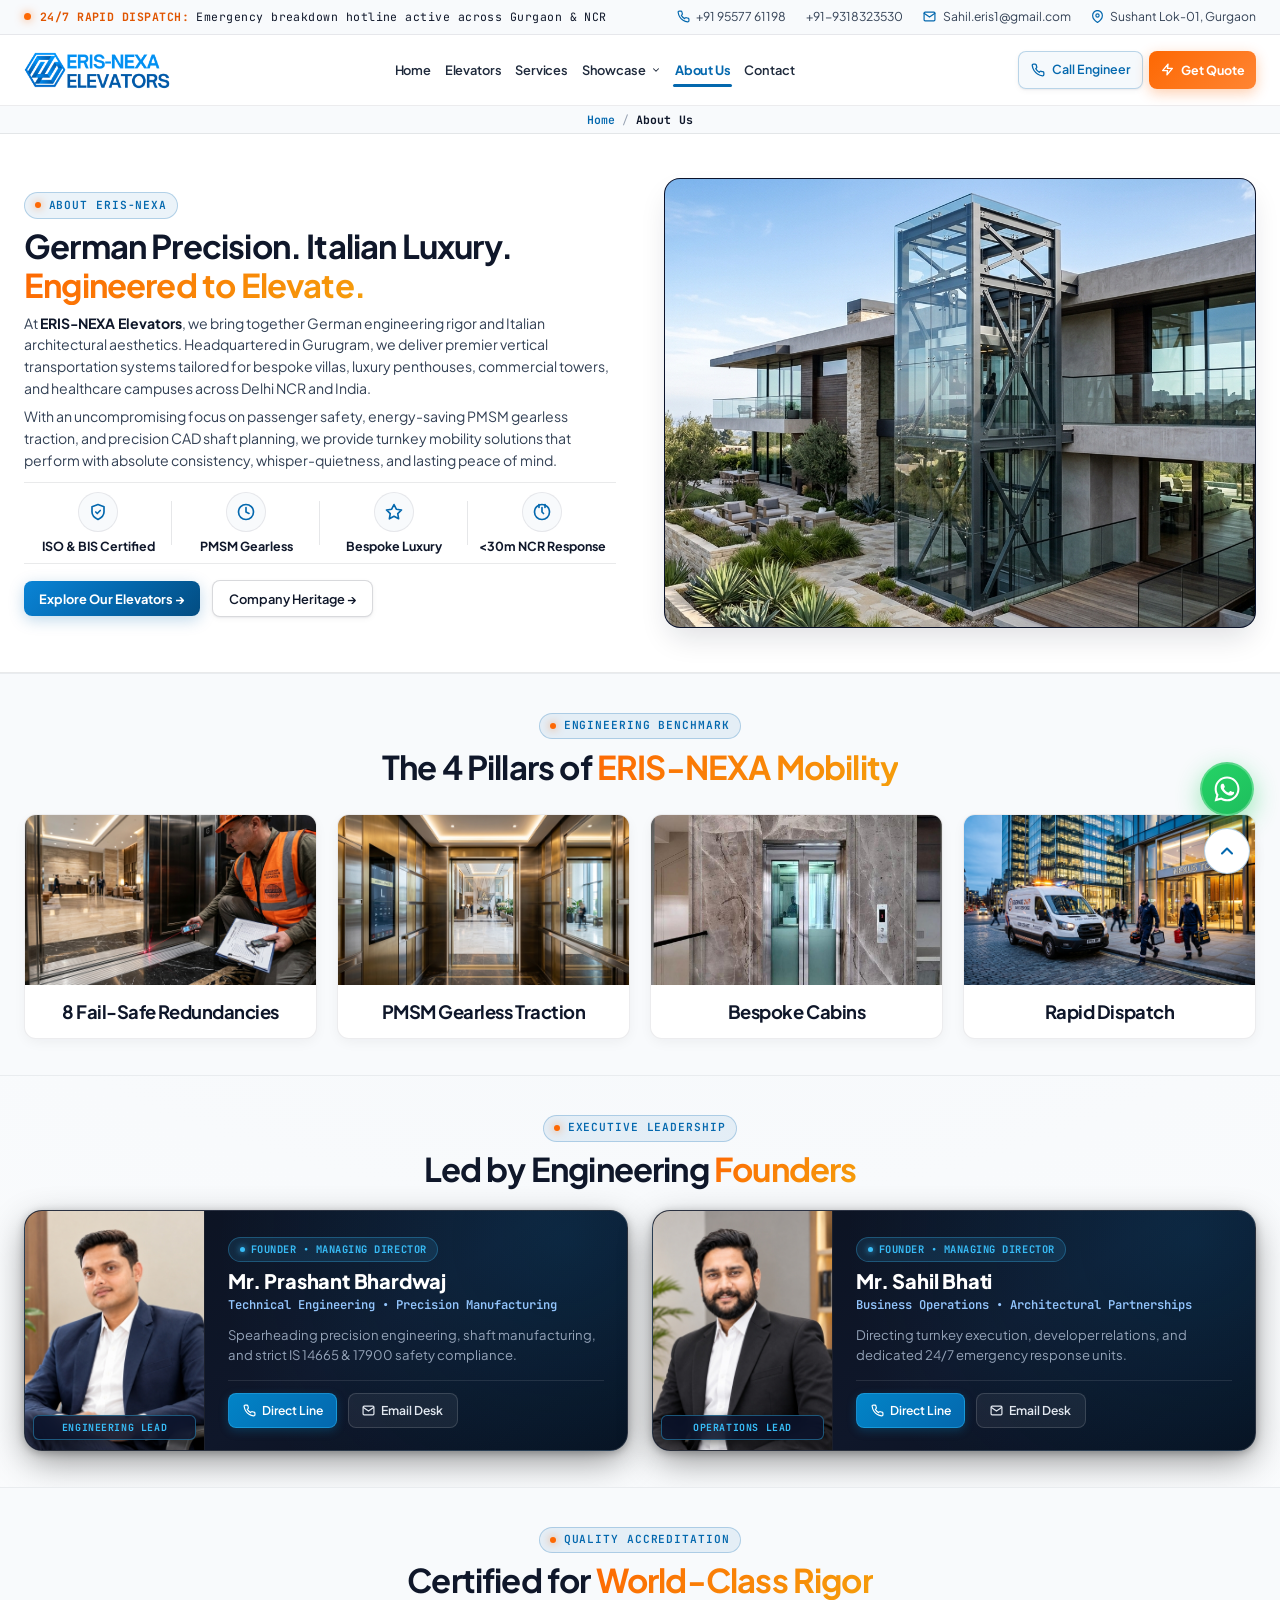
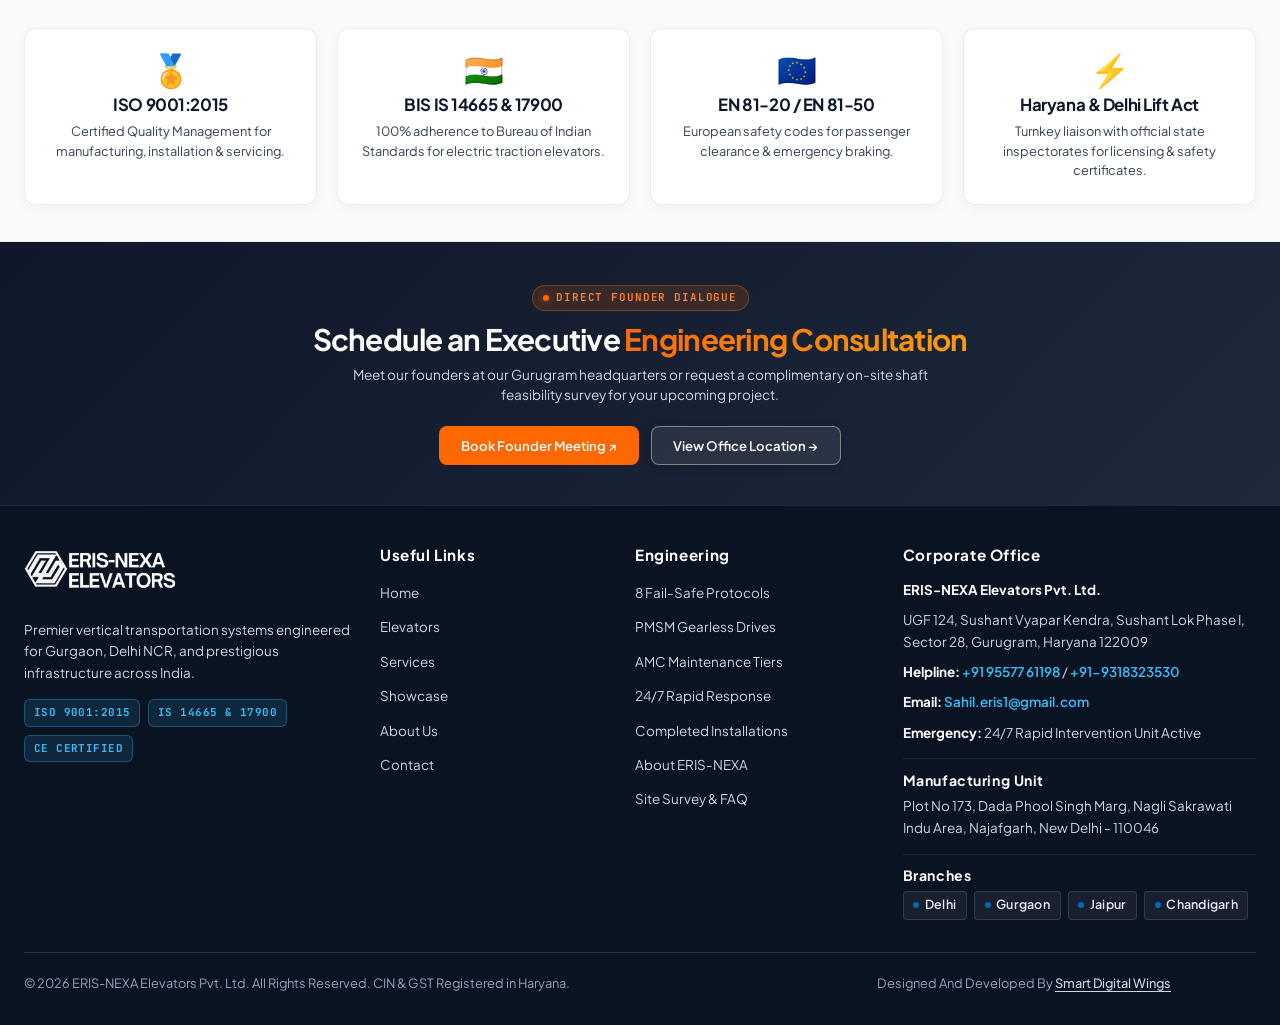
==== about.html @ 38ee9cc5 "Add Manufacturing Unit card, Regional Branch Network, and interactive Map switcher to Contact page" ====
<!DOCTYPE html>
<html lang="en">

<head>
  <meta charset="UTF-8">
  <meta name="viewport" content="width=device-width, initial-scale=1.0">
  <meta http-equiv="X-UA-Compatible" content="ie=edge">
  <title>About Us &amp; Leadership — ERIS-NEXA Elevators</title>
  <meta name="description"
    content="Discover the journey of ERIS-NEXA Elevators since 2015. Led by Mr. Sahil Sharma and Mr. Prashant, delivering German-grade engineering, ISO 9001:2015 quality, and 500+ lift installations across Delhi NCR.">
  <meta name="theme-color" content="#FFFFFF">

  <!-- Open Graph Meta -->
  <meta property="og:title" content="About ERIS-NEXA Elevators — Leadership &amp; Engineering Heritage">
  <meta property="og:description"
    content="10+ years of engineering excellence, 500+ successful installations, and certified vertical transportation mastery in Gurgaon &amp; NCR.">
  <meta property="og:type" content="website">

  <!-- Favicon -->
  <link rel="icon" type="image/png" href="assets/images/logo-mark.png">

  <!-- Cache-Control: Force fresh load on every visit across all devices -->
  <meta http-equiv="Cache-Control" content="no-cache, no-store, must-revalidate">
  <meta http-equiv="Pragma" content="no-cache">
  <meta http-equiv="Expires" content="0">

  <!-- Core Design System -->
  <link rel="stylesheet" href="css/style.css?v=2.2.4">
</head>

<body>
  <!-- Top Emergency & Status Bar -->
  <aside class="top-status-bar" aria-label="Rapid Dispatch Status and Emergency Numbers">
    <div class="container top-bar-content">
      <div class="status-indicator">
        <span class="status-dot" aria-hidden="true"></span>
        <span class="status-text"><strong>24/7 RAPID DISPATCH:</strong><span class="status-sub-text"> Emergency
            breakdown hotline active across Gurgaon &amp; NCR</span></span>
      </div>
      <div class="top-contacts">
        <a href="tel:+919557761198" title="Call Primary 24/7 Helpline">
          <svg width="13" height="13" viewBox="0 0 24 24" fill="none" stroke="currentColor" stroke-width="2.2"
            stroke-linecap="round" stroke-linejoin="round" aria-hidden="true">
            <path
              d="M22 16.92v3a2 2 0 0 1-2.18 2 19.79 19.79 0 0 1-8.63-3.07 19.5 19.5 0 0 1-6-6 19.79 19.79 0 0 1-3.07-8.67A2 2 0 0 1 4.11 2h3a2 2 0 0 1 2 1.72 12.84 12.84 0 0 0 .7 2.81 2 2 0 0 1-.45 2.11L8.09 9.91a16 16 0 0 0 6 6l1.27-1.27a2 2 0 0 1 2.11-.45 12.84 12.84 0 0 0 2.81.7A2 2 0 0 1 22 16.92z">
            </path>
          </svg>
          <span>+91 95577 61198</span>
        </a>
        <a href="tel:+919318323530" class="top-hide-mobile" title="Call Technical Director">
          <span>+91-9318323530</span>
        </a>
        <a href="mailto:Sahil.eris1@gmail.com" class="top-hide-tablet" title="Official Inquiry Email">
          <svg width="13" height="13" viewBox="0 0 24 24" fill="none" stroke="currentColor" stroke-width="2.2"
            stroke-linecap="round" stroke-linejoin="round" aria-hidden="true">
            <path d="M4 4h16c1.1 0 2 .9 2 2v12c0 1.1-.9 2-2 2H4c-1.1 0-2-.9-2-2V6c0-1.1.9-2 2-2z"></path>
            <polyline points="22,6 12,13 2,6"></polyline>
          </svg>
          <span>Sahil.eris1@gmail.com</span>
        </a>
        <span class="top-hide-tablet top-location">
          <svg width="13" height="13" viewBox="0 0 24 24" fill="none" stroke="currentColor" stroke-width="2.2"
            stroke-linecap="round" stroke-linejoin="round" aria-hidden="true">
            <path d="M21 10c0 7-9 13-9 13s-9-6-9-13a9 9 0 0 1 18 0z"></path>
            <circle cx="12" cy="10" r="3"></circle>
          </svg>
          <span>Sushant Lok-01, Gurgaon</span>
        </span>
      </div>
    </div>
  </aside>

  <!-- Sticky Glassmorphic Navbar -->
  <header class="navbar" id="siteHeader">
    <div class="container nav-container">
      <a href="index.html" class="brand-logo" title="ERIS-NEXA Elevators Homepage" aria-label="ERIS-NEXA Home">
        <img src="assets/logo/logo dark.png" alt="ERIS-NEXA Elevators" class="header-logo-img" width="112" height="45">
      </a>

      <nav aria-label="Primary Navigation">
        <ul class="nav-menu">
          <li><a href="index.html" class="nav-link">Home</a></li>
          <li><a href="elevators.html" class="nav-link">Elevators</a></li>
          <li><a href="services.html" class="nav-link">Services</a></li>
          <li class="nav-item-dropdown">
            <a href="showcase.html" class="nav-link dropdown-toggle" aria-haspopup="true" aria-expanded="false">
              <span>Showcase</span>
              <svg class="dropdown-chevron" width="10" height="10" viewBox="0 0 24 24" fill="none" stroke="currentColor" stroke-width="2.5" stroke-linecap="round" stroke-linejoin="round" aria-hidden="true">
                <polyline points="6 9 12 15 18 9"></polyline>
              </svg>
            </a>
            <ul class="nav-dropdown-menu">
              <li>
                <a href="images.html" class="dropdown-item">
                  <svg class="dropdown-icon" width="14" height="14" viewBox="0 0 24 24" fill="none" stroke="currentColor" stroke-width="2" stroke-linecap="round" stroke-linejoin="round" aria-hidden="true">
                    <rect x="3" y="3" width="18" height="18" rx="2" ry="2"/>
                    <circle cx="8.5" cy="8.5" r="1.5"/>
                    <polyline points="21 15 16 10 5 21"/>
                  </svg>
                  <span>Images</span>
                </a>
              </li>
              <li>
                <a href="videos.html" class="dropdown-item">
                  <svg class="dropdown-icon" width="14" height="14" viewBox="0 0 24 24" fill="none" stroke="currentColor" stroke-width="2" stroke-linecap="round" stroke-linejoin="round" aria-hidden="true">
                    <polygon points="23 7 16 12 23 17 23 7"/>
                    <rect x="1" y="5" width="15" height="14" rx="2" ry="2"/>
                  </svg>
                  <span>Videos</span>
                </a>
              </li>
            </ul>
          </li>
          <li><a href="about.html" class="nav-link active">About Us</a></li>
          <li><a href="contact.html" class="nav-link">Contact</a></li>
        </ul>
      </nav>

      <div class="nav-actions">
        <a href="tel:+919557761198" class="btn btn-outline btn-sm nav-call-btn" title="Instant Phone Call">
          <svg width="14" height="14" viewBox="0 0 24 24" fill="none" stroke="currentColor" stroke-width="2.2"
            stroke-linecap="round" stroke-linejoin="round" aria-hidden="true">
            <path
              d="M22 16.92v3a2 2 0 0 1-2.18 2 19.79 19.79 0 0 1-8.63-3.07 19.5 19.5 0 0 1-6-6 19.79 19.79 0 0 1-3.07-8.67A2 2 0 0 1 4.11 2h3a2 2 0 0 1 2 1.72 12.84 12.84 0 0 0 .7 2.81 2 2 0 0 1-.45 2.11L8.09 9.91a16 16 0 0 0 6 6l1.27-1.27a2 2 0 0 1 2.11-.45 12.84 12.84 0 0 0 2.81.7A2 2 0 0 1 22 16.92z">
            </path>
          </svg>
          <span>Call Engineer</span>
        </a>
        <button class="btn btn-primary btn-sm nav-quote-btn" data-open-modal="quote"
          data-service="General Consultation">
          <svg width="13" height="13" viewBox="0 0 24 24" fill="none" stroke="currentColor" stroke-width="2.5"
            stroke-linecap="round" stroke-linejoin="round" aria-hidden="true">
            <path d="M13 2L3 14h9l-1 8 10-12h-9l1-8z"></path>
          </svg>
          <span>Get Quote</span>
        </button>
        <button class="mobile-menu-toggle" aria-label="Toggle navigation menu" aria-expanded="false">
          <span class="hamburger-box" aria-hidden="true">
            <span class="hamburger-line"></span>
            <span class="hamburger-line"></span>
            <span class="hamburger-line"></span>
          </span>
        </button>
      </div>
    </div>
  </header>

  <main>
    <!-- Compact Breadcrumb Bar -->
    <div class="page-hero-section">
      <div class="container">
        <h1 class="visually-hidden">About ERIS-NEXA Elevators</h1>
        <nav class="breadcrumbs" aria-label="Breadcrumbs">
          <a href="index.html">Home</a>
          <span>/</span>
          <span>About Us</span>
        </nav>
      </div>
    </div>

    <!-- ==========================================================================
         ABOUT ERIS-NEXA (50-50 SPLIT MATCHED TO HOMEPAGE)
         ========================================================================== -->
    <section class="section home-about-section" id="about-us">
      <div class="container">
        <div class="home-about-grid">

          <!-- Left Column (50% Width): Standard Website Section Header, Story, 4 Features with Dividers, Standard Buttons -->
          <div class="home-about-content">
            <div class="section-header">
              <span class="section-tag">ABOUT ERIS-NEXA</span>
              <h2 class="section-title">
                German Precision. Italian Luxury. <span class="gold-text">Engineered to Elevate.</span>
              </h2>
              <p class="section-desc">
                At <strong>ERIS-NEXA Elevators</strong>, we bring together German engineering rigor and Italian
                architectural aesthetics. Headquartered in Gurugram, we deliver premier vertical transportation systems
                tailored for bespoke villas, luxury penthouses, commercial towers, and healthcare campuses across Delhi
                NCR and India.
              </p>
              <p class="section-desc" style="margin-top: 0.35rem; margin-bottom: 0;">
                With an uncompromising focus on passenger safety, energy-saving PMSM gearless traction, and precision
                CAD shaft planning, we provide turnkey mobility solutions that perform with absolute consistency,
                whisper-quietness, and lasting peace of mind.
              </p>
            </div>

            <!-- 4 Feature Columns with Vertical Dividers (Reference Matched) -->
            <div class="home-about-features-row">
              <div class="home-about-feature-col">
                <div class="home-about-feature-icon">
                  <svg width="18" height="18" viewBox="0 0 24 24" fill="none" stroke="currentColor" stroke-width="2.2"
                    stroke-linecap="round" stroke-linejoin="round" aria-hidden="true">
                    <path d="M12 22s8-4 8-10V5l-8-3-8 3v7c0 6 8 10 8 10z"></path>
                    <polyline points="9 12 11 14 15 10"></polyline>
                  </svg>
                </div>
                <span>ISO &amp; BIS Certified</span>
              </div>

              <div class="home-about-feature-col">
                <div class="home-about-feature-icon">
                  <svg width="18" height="18" viewBox="0 0 24 24" fill="none" stroke="currentColor" stroke-width="2.2"
                    stroke-linecap="round" stroke-linejoin="round" aria-hidden="true">
                    <circle cx="12" cy="12" r="10"></circle>
                    <polyline points="12 6 12 12 16 14"></polyline>
                  </svg>
                </div>
                <span>PMSM Gearless</span>
              </div>

              <div class="home-about-feature-col">
                <div class="home-about-feature-icon">
                  <svg width="18" height="18" viewBox="0 0 24 24" fill="none" stroke="currentColor" stroke-width="2.2"
                    stroke-linecap="round" stroke-linejoin="round" aria-hidden="true">
                    <polygon
                      points="12 2 15.09 8.26 22 9.27 17 14.14 18.18 21.02 12 17.77 5.82 21.02 7 14.14 2 9.27 8.91 8.26 12 2">
                    </polygon>
                  </svg>
                </div>
                <span>Bespoke Luxury</span>
              </div>

              <div class="home-about-feature-col">
                <div class="home-about-feature-icon">
                  <svg width="18" height="18" viewBox="0 0 24 24" fill="none" stroke="currentColor" stroke-width="2.2"
                    stroke-linecap="round" stroke-linejoin="round" aria-hidden="true">
                    <circle cx="12" cy="12" r="10"></circle>
                    <polyline points="12 6 12 12 14 14"></polyline>
                    <path d="M16 2v4M8 2v4"></path>
                  </svg>
                </div>
                <span>&lt;30m NCR Response</span>
              </div>
            </div>

            <!-- Standard Website Action Buttons -->
            <div class="home-about-actions">
              <a href="elevators.html" class="btn btn-primary btn-sm">
                <span>Explore Our Elevators &rarr;</span>
              </a>
              <a href="#pillars" class="btn btn-outline btn-sm">
                <span>Company Heritage &rarr;</span>
              </a>
            </div>
          </div>

          <!-- Right Column (50% Width): Clean Architectural Showcase Elevator Image (No Text Overlay) -->
          <div class="home-about-visual">
            <div class="home-about-img-frame">
              <img src="assets/images/service-hoistway-structure.jpg"
                alt="ERIS-NEXA Architectural Panoramic Glass Elevator Installation" loading="lazy">
            </div>
          </div>

        </div>
      </div>
    </section>

    <!-- The 4 Core Engineering Pillars -->
    <section class="section" id="pillars"
      style="background: #F8FAFC; border-top: 1px solid rgba(15,23,42,0.06); border-bottom: 1px solid rgba(15,23,42,0.06); padding: 2.25rem 0;">
      <div class="container">
        <div class="section-header text-center">
          <span class="section-tag">ENGINEERING BENCHMARK</span>
          <h2 class="section-title">
            The 4 Pillars of <span class="gold-text">ERIS-NEXA Mobility</span>
          </h2>
        </div>

        <div class="about-pillars-grid">
          <!-- Pillar 1 -->
          <div class="about-pillar-card">
            <div class="about-pillar-thumb">
              <img src="assets/images/service-safety-audit.jpg" alt="Safety Engineering" loading="lazy">
            </div>
            <div class="about-pillar-body">
              <h3 class="about-pillar-title">8 Fail-Safe Redundancies</h3>
            </div>
          </div>

          <!-- Pillar 2 -->
          <div class="about-pillar-card">
            <div class="about-pillar-thumb">
              <img src="assets/images/service-modernization.jpg" alt="PMSM Gearless Traction" loading="lazy">
            </div>
            <div class="about-pillar-body">
              <h3 class="about-pillar-title">PMSM Gearless Traction</h3>
            </div>
          </div>

          <!-- Pillar 3 -->
          <div class="about-pillar-card">
            <div class="about-pillar-thumb">
              <img src="assets/images/home-1.jpeg" alt="Architectural Luxury Cabins" loading="lazy">
            </div>
            <div class="about-pillar-body">
              <h3 class="about-pillar-title">Bespoke Cabins</h3>
            </div>
          </div>

          <!-- Pillar 4 -->
          <div class="about-pillar-card">
            <div class="about-pillar-thumb">
              <img src="assets/images/service-emergency-dispatch.jpg" alt="Rapid Dispatch" loading="lazy">
            </div>
            <div class="about-pillar-body">
              <h3 class="about-pillar-title">Rapid Dispatch</h3>
            </div>
          </div>
        </div>
      </div>
    </section>

    <!-- ==========================================================================
         LEADERSHIP & CORPORATE PROFILE
         ========================================================================== -->
    <section class="section leadership-section" id="leadership" style="padding: 2.25rem 0;">
      <div class="container">
        <div class="section-header text-center">
          <span class="section-tag">EXECUTIVE LEADERSHIP</span>
          <h2 class="section-title">
            Led by Engineering <span class="gold-text">Founders</span>
          </h2>
        </div>

        <div class="directors-grid">
          <!-- Director 1 -->
          <div class="director-card">
            <div class="director-img-wrap">
              <img src="assets/images/director-prashant.jpg" alt="Prashant Bhardwaj - Founder &amp; Managing Director"
                loading="lazy">
              <span class="director-img-badge">ENGINEERING LEAD</span>
            </div>
            <div class="director-info">
              <div class="director-header-line">
                <span class="director-role-pill"><span class="role-pulse-dot"></span> FOUNDER &bull; MANAGING
                  DIRECTOR</span>
              </div>
              <h3 class="director-name">Mr. Prashant Bhardwaj</h3>
              <span class="director-spec-tag">Technical Engineering &bull; Precision Manufacturing</span>
              <p class="director-bio">
                Spearheading precision engineering, shaft manufacturing, and strict IS 14665 &amp; 17900 safety
                compliance.
              </p>
              <div class="director-action-row">
                <a href="tel:+919557761198" class="director-btn-call" title="Call Director">
                  <svg width="13" height="13" viewBox="0 0 24 24" fill="none" stroke="currentColor" stroke-width="2.2">
                    <path
                      d="M22 16.92v3a2 2 0 0 1-2.18 2 19.79 19.79 0 0 1-8.63-3.07 19.5 19.5 0 0 1-6-6 19.79 19.79 0 0 1-3.07-8.67A2 2 0 0 1 4.11 2h3a2 2 0 0 1 2 1.72 12.84 12.84 0 0 0 .7 2.81 2 2 0 0 1-.45 2.11L8.09 9.91a16 16 0 0 0 6 6l1.27-1.27a2 2 0 0 1 2.11-.45 12.84 12.84 0 0 0 2.81.7A2 2 0 0 1 22 16.92z" />
                  </svg>
                  <span>Direct Line</span>
                </a>
                <a href="mailto:Sahil.eris1@gmail.com" class="director-btn-mail" title="Email Executive Desk">
                  <svg width="13" height="13" viewBox="0 0 24 24" fill="none" stroke="currentColor" stroke-width="2.2">
                    <path d="M4 4h16c1.1 0 2 .9 2 2v12c0 1.1-.9 2-2 2H4c-1.1 0-2-.9-2-2V6c0-1.1.9-2 2-2z" />
                    <polyline points="22,6 12,13 2,6" />
                  </svg>
                  <span>Email Desk</span>
                </a>
              </div>
            </div>
          </div>

          <!-- Director 2 -->
          <div class="director-card">
            <div class="director-img-wrap">
              <img src="assets/images/director-sahil.jpg" alt="Sahil Bhati - Founder &amp; Managing Director"
                loading="lazy">
              <span class="director-img-badge">OPERATIONS LEAD</span>
            </div>
            <div class="director-info">
              <div class="director-header-line">
                <span class="director-role-pill"><span class="role-pulse-dot"></span> FOUNDER &bull; MANAGING
                  DIRECTOR</span>
              </div>
              <h3 class="director-name">Mr. Sahil Bhati</h3>
              <span class="director-spec-tag">Business Operations &bull; Architectural Partnerships</span>
              <p class="director-bio">
                Directing turnkey execution, developer relations, and dedicated 24/7 emergency response units.
              </p>
              <div class="director-action-row">
                <a href="tel:+919318323530" class="director-btn-call" title="Call Director">
                  <svg width="13" height="13" viewBox="0 0 24 24" fill="none" stroke="currentColor" stroke-width="2.2">
                    <path
                      d="M22 16.92v3a2 2 0 0 1-2.18 2 19.79 19.79 0 0 1-8.63-3.07 19.5 19.5 0 0 1-6-6 19.79 19.79 0 0 1-3.07-8.67A2 2 0 0 1 4.11 2h3a2 2 0 0 1 2 1.72 12.84 12.84 0 0 0 .7 2.81 2 2 0 0 1-.45 2.11L8.09 9.91a16 16 0 0 0 6 6l1.27-1.27a2 2 0 0 1 2.11-.45 12.84 12.84 0 0 0 2.81.7A2 2 0 0 1 22 16.92z" />
                  </svg>
                  <span>Direct Line</span>
                </a>
                <a href="mailto:Sahil.eris1@gmail.com" class="director-btn-mail" title="Email Executive Desk">
                  <svg width="13" height="13" viewBox="0 0 24 24" fill="none" stroke="currentColor" stroke-width="2.2">
                    <path d="M4 4h16c1.1 0 2 .9 2 2v12c0 1.1-.9 2-2 2H4c-1.1 0-2-.9-2-2V6c0-1.1.9-2 2-2z" />
                    <polyline points="22,6 12,13 2,6" />
                  </svg>
                  <span>Email Desk</span>
                </a>
              </div>
            </div>
          </div>
        </div>
      </div>
    </section>

    <!-- Certifications & Standards Matrix -->
    <section class="section"
      style="background: #F8FAFC; border-top: 1px solid rgba(15,23,42,0.06); border-bottom: 1px solid rgba(15,23,42,0.06); padding: 2.25rem 0;">
      <div class="container">
        <div class="section-header text-center">
          <span class="section-tag">QUALITY ACCREDITATION</span>
          <h2 class="section-title">
            Certified for <span class="gold-text">World-Class Rigor</span>
          </h2>
        </div>

        <div class="about-standards-grid">
          <div class="about-standard-card">
            <div class="about-standard-icon">🏅</div>
            <h3 class="about-standard-code">ISO 9001:2015</h3>
            <p class="about-standard-desc">Certified Quality Management for manufacturing, installation &amp; servicing.
            </p>
          </div>

          <div class="about-standard-card">
            <div class="about-standard-icon">🇮🇳</div>
            <h3 class="about-standard-code">BIS IS 14665 &amp; 17900</h3>
            <p class="about-standard-desc">100% adherence to Bureau of Indian Standards for electric traction elevators.
            </p>
          </div>

          <div class="about-standard-card">
            <div class="about-standard-icon">🇪🇺</div>
            <h3 class="about-standard-code">EN 81-20 / EN 81-50</h3>
            <p class="about-standard-desc">European safety codes for passenger clearance &amp; emergency braking.</p>
          </div>

          <div class="about-standard-card">
            <div class="about-standard-icon">⚡</div>
            <h3 class="about-standard-code">Haryana &amp; Delhi Lift Act</h3>
            <p class="about-standard-desc">Turnkey liaison with official state inspectorates for licensing &amp; safety
              certificates.</p>
          </div>
        </div>
      </div>
    </section>

    <!-- Consultation CTA -->
    <section
      style="background: linear-gradient(135deg, #0F172A 0%, #1E293B 100%); color: #FFFFFF; text-align: center; padding: 2.5rem 0;">
      <div class="container">
        <span class="section-tag"
          style="background: rgba(253,104,3,0.15); color: #FF8533; border-color: rgba(253,104,3,0.35); padding: 0.2rem 0.65rem; font-size: 0.68rem; margin-bottom: 0.35rem;">
          DIRECT FOUNDER DIALOGUE
        </span>
        <h2 style="font-size: clamp(1.4rem, 2.5vw, 1.85rem); color: #FFFFFF; margin: 0.35rem 0 0.45rem 0;">
          Schedule an Executive <span class="gold-text">Engineering Consultation</span>
        </h2>
        <p style="max-width: 620px; margin: 0 auto 1.25rem auto; color: #CBD5E1; font-size: 0.85rem; line-height: 1.5;">
          Meet our founders at our Gurugram headquarters or request a complimentary on-site shaft feasibility survey for
          your upcoming project.
        </p>
        <div style="display: flex; gap: 0.75rem; justify-content: center; flex-wrap: wrap;">
          <button class="btn btn-sm"
            style="background: #FD6803; color: #FFFFFF; border: none; padding: 0.5rem 1.35rem; font-size: 0.82rem;"
            data-open-modal="quote" data-service="Executive Meeting">
            Book Founder Meeting &nearr;
          </button>
          <a href="contact.html" class="btn btn-outline-white btn-sm"
            style="padding: 0.5rem 1.35rem; font-size: 0.82rem;">
            <span>View Office Location &rarr;</span>
          </a>
        </div>
      </div>
    </section>
  </main>

  <!-- Corporate Footer -->
  <footer class="site-footer">
    <div class="container">
      <div class="footer-grid">
        <div class="footer-brand-col">
          <div class="footer-logo">
            <a href="index.html" aria-label="ERIS-NEXA Home">
              <img src="assets/logo/logo light.png" alt="ERIS-NEXA Elevators" class="footer-logo-img" width="115"
                height="46">
            </a>
          </div>
          <p class="footer-desc">
            Premier vertical transportation systems engineered for Gurgaon, Delhi NCR, and prestigious infrastructure
            across India.
          </p>
          <div class="footer-badges">
            <span class="badge">ISO 9001:2015</span>
            <span class="badge">IS 14665 &amp; 17900</span>
            <span class="badge">CE Certified</span>
          </div>
        </div>

        <div class="footer-col">
          <h4 class="footer-title">Useful Links</h4>
          <ul class="footer-links">
            <li><a href="index.html">Home</a></li>
            <li><a href="elevators.html">Elevators</a></li>
            <li><a href="services.html">Services</a></li>
            <li><a href="showcase.html">Showcase</a></li>
            <li><a href="about.html">About Us</a></li>
            <li><a href="contact.html">Contact</a></li>
          </ul>
        </div>

        <div class="footer-col">
          <h4 class="footer-title">Engineering</h4>
          <ul class="footer-links">
            <li><a href="safety.html">8 Fail-Safe Protocols</a></li>
            <li><a href="technology.html">PMSM Gearless Drives</a></li>
            <li><a href="services.html">AMC Maintenance Tiers</a></li>
            <li><a href="services.html">24/7 Rapid Response</a></li>
            <li><a href="showcase.html">Completed Installations</a></li>
            <li><a href="about.html">About ERIS-NEXA</a></li>
            <li><a href="contact.html">Site Survey &amp; FAQ</a></li>
          </ul>
        </div>

        <div class="footer-col">
          <h4 class="footer-title">Corporate Office</h4>
          <div class="footer-contact-info">
            <p><strong>ERIS-NEXA Elevators Pvt. Ltd.</strong></p>
            <p>UGF 124, Sushant Vyapar Kendra, Sushant Lok Phase I, Sector 28, Gurugram, Haryana 122009</p>
            <p><strong>Helpline:</strong> <a href="tel:+919557761198">+91 95577 61198</a> / <a
                href="tel:+919318323530">+91-9318323530</a></p>
            <p><strong>Email:</strong> <a href="mailto:Sahil.eris1@gmail.com">Sahil.eris1@gmail.com</a></p>
            <p><strong>Emergency:</strong> 24/7 Rapid Intervention Unit Active</p>
          </div>

          <div class="footer-unit-block">
            <h4 class="footer-title footer-unit-title">Manufacturing Unit</h4>
            <div class="footer-contact-info">
              <p>Plot No 173, Dada Phool Singh Marg, Nagli Sakrawati Indu Area, Najafgarh, New Delhi - 110046</p>
            </div>
          </div>

          <div class="footer-branches-block">
            <h4 class="footer-title footer-unit-title">Branches</h4>
            <div class="footer-branch-tags">
              <span class="branch-tag">Delhi</span>
              <span class="branch-tag">Gurgaon</span>
              <span class="branch-tag">Jaipur</span>
              <span class="branch-tag">Chandigarh</span>
            </div>
          </div>
        </div>
      </div>

      <div class="footer-bottom">
        <div>&copy; 2026 ERIS-NEXA Elevators Pvt. Ltd. All Rights Reserved. CIN &amp; GST Registered in Haryana.</div>
        <div>Designed And Developed By <a href="https://smartdigitalwings.com" target="_blank"
            rel="noopener noreferrer">Smart Digital Wings</a></div>
      </div>
    </div>
  </footer>

  <!-- Floating Actions -->
  <aside class="floating-widget-bar" aria-label="Floating Quick Actions">
    <a href="https://wa.me/919557761198?text=Hello%20ERIS-NEXA%20Elevators%2C%20I%20would%20like%20to%20connect%20with%20your%20leadership%20team."
      target="_blank" rel="noopener noreferrer" class="floating-btn whatsapp" title="Chat Directly on WhatsApp"
      aria-label="Chat on WhatsApp">
      <svg width="30" height="30" viewBox="0 0 24 24" fill="currentColor" aria-hidden="true">
        <path
          d="M12.04 2C6.58 2 2.13 6.45 2.13 11.91C2.13 13.66 2.59 15.36 3.45 16.86L2.05 22L7.3 20.62C8.75 21.41 10.38 21.83 12.04 21.83C17.5 21.83 21.95 17.38 21.95 11.92C21.95 9.27 20.92 6.78 19.05 4.91C17.18 3.04 14.69 2 12.04 2ZM12.04 20.15C10.55 20.15 9.09 19.75 7.82 19L7.52 18.82L4.4 19.64L5.23 16.59L5.03 16.27C4.21 14.97 3.78 13.46 3.78 11.91C3.78 7.36 7.49 3.65 12.04 3.65C14.25 3.65 16.32 4.51 17.88 6.07C19.44 7.63 20.3 9.7 20.3 11.91C20.3 16.47 16.59 20.15 12.04 20.15ZM16.57 14.43C16.32 14.3 15.1 13.7 14.87 13.62C14.65 13.54 14.48 13.5 14.31 13.75C14.14 14 13.65 14.58 13.5 14.75C13.35 14.92 13.2 14.94 12.95 14.82C12.7 14.7 11.89 14.43 10.93 13.58C10.18 12.91 9.68 12.08 9.53 11.83C9.38 11.58 9.51 11.45 9.64 11.32C9.75 11.21 9.89 11.03 10.01 10.88C10.14 10.73 10.18 10.63 10.26 10.46C10.34 10.29 10.3 10.15 10.24 10.02C10.18 9.9 9.68 8.67 9.47 8.17C9.27 7.68 9.06 7.75 8.91 7.74C8.76 7.73 8.59 7.73 8.43 7.73C8.26 7.73 7.99 7.79 7.76 8.04C7.53 8.29 6.88 8.9 6.88 10.14C6.88 11.38 7.78 12.58 7.91 12.75C8.03 12.92 9.68 15.47 12.21 16.56C14.01 17.34 14.71 17.27 15.6 17.14C16.14 17.06 17.26 16.46 17.5 15.79C17.73 15.13 17.73 14.56 17.67 14.43C17.6 14.31 17.43 14.24 17.18 14.12L16.57 14.43Z" />
      </svg>
      <span class="floating-tooltip">Chat on WhatsApp</span>
    </a>
    <button class="floating-btn top-scroll" id="btnBackToTop" title="Scroll Back to Top" aria-label="Back to Top">
      <svg width="20" height="20" viewBox="0 0 24 24" fill="none" stroke="currentColor" stroke-width="2.5"
        stroke-linecap="round" stroke-linejoin="round" aria-hidden="true">
        <path d="M18 15l-6-6-6 6" />
      </svg>
    </button>
  </aside>

  <!-- Accessible Consultation & Quote Modal -->
  <dialog id="quoteModal" closedby="any" aria-labelledby="modalTitle">
    <div class="modal-card">
      <button type="button" class="modal-close-btn" aria-label="Close quote modal">✕</button>

      <div class="modal-wizard-header">
        <span class="section-tag" style="margin-bottom: 0.5rem;">LEADERSHIP CONSULTATION</span>
        <h3 id="modalTitle">Connect with Executive Leadership</h3>
        <p>Direct dialogue with our founders for major developments and architectural partnerships.</p>
      </div>

      <form id="quoteForm">
        <div class="form-row-2">
          <div class="form-field-group">
            <label for="modalName">Your Full Name *</label>
            <input type="text" id="modalName" name="name" class="form-input" required placeholder="e.g. Rajesh Sharma">
          </div>
          <div class="form-field-group">
            <label for="modalPhone">Phone / WhatsApp *</label>
            <input type="tel" id="modalPhone" name="phone" class="form-input" required placeholder="+91 98765 43210">
          </div>
        </div>

        <div class="form-row-2">
          <div class="form-field-group">
            <label for="modalEmail">Official Email *</label>
            <input type="email" id="modalEmail" name="email" class="form-input" required placeholder="name@company.com">
          </div>
          <div class="form-field-group">
            <label for="modalCity">City / Location *</label>
            <input type="text" id="modalCity" name="city" class="form-input" required value="Gurgaon"
              placeholder="e.g. Gurgaon, Delhi, Noida">
          </div>
        </div>

        <div class="form-row-2">
          <div class="form-field-group">
            <label for="modalBuildingType">Building / Organization Type</label>
            <select id="modalBuildingType" name="building_type" class="form-select">
              <option value="Architectural Design Firm">Architectural Design Firm</option>
              <option value="Real Estate Builder / Developer">Real Estate Builder / Developer</option>
              <option value="Private Villa Owner">Private Villa Owner</option>
              <option value="Commercial Complex Management">Commercial Complex Management</option>
              <option value="Hospital / Healthcare Group">Hospital Group</option>
            </select>
          </div>
          <div class="form-field-group">
            <label for="modalRequirement">Requirement</label>
            <select id="modalRequirement" name="requirement" class="form-select">
              <option value="Executive Partnership Consultation">Executive Partnership</option>
              <option value="New Project Turnkey Elevators">New Project Turnkey Elevators</option>
              <option value="Annual Maintenance Contract">AMC Maintenance Contract</option>
              <option value="Modernization Project">Modernization Project</option>
            </select>
          </div>
        </div>

        <div class="form-field-group">
          <label for="modalMessage">Meeting Objective / Project Brief (Optional)</label>
          <textarea id="modalMessage" name="message" class="form-textarea" rows="3"
            placeholder="Tell us about your upcoming project scope, location, or partnership ideas..."></textarea>
        </div>

        <button type="submit" class="btn btn-primary btn-lg" style="width: 100%; margin-top: 0.5rem;">
          <span>Submit &bull; Dispatch Directly to Leadership WhatsApp &nearr;</span>
        </button>
      </form>
    </div>
  </dialog>

  <!-- Scripts -->
  <script src="js/main.js?v=2.2.4"></script>
</body>

</html>
---- css/style.css ----
/* ==========================================================================
   ERIS-NEXA ELEVATORS PVT. LTD. — MODERN DESIGN SYSTEM & STYLESHEET
   Aesthetic: Precision Industrial Luxury (Obsidian Midnight, Gold & Cyan)
   ========================================================================== */

/* --- Google Fonts Import --- */
@import url('https://fonts.googleapis.com/css2?family=Inter:wght@400;500;600;700;800&family=JetBrains+Mono:wght@400;500;700&family=Plus+Jakarta+Sans:wght@300;400;500;600;700;800&display=swap');

/* --- CSS Variables & Design Tokens (Architectural Luxury Light Theme) --- */
:root {
  /* Color Palette - Swiss/German Architectural Light Luxury */
  --bg-darkest: #F1F5F9;
  --bg-primary: #FFFFFF;
  --bg-secondary: #F8FAFC;
  --bg-tertiary: #F1F5F9;
  --bg-card: #FFFFFF;
  --bg-card-hover: #F8FAFC;
  --bg-glass: rgba(255, 255, 255, 0.92);
  --bg-glass-light: rgba(15, 23, 42, 0.03);

  /* Precision Engineering Brand Blue (#0468AE) */
  --blue-primary: #0468AE;
  --blue-light: #0A84D6;
  --blue-dark: #034D82;
  --gold-primary: #0468AE;
  --gold-light: #0A84D6;
  --gold-dark: #034D82;
  --gold-glow: rgba(4, 104, 174, 0.25);
  --gold-gradient: linear-gradient(135deg, #0A84D6 0%, #0468AE 50%, #034D82 100%);
  --gold-subtle: rgba(4, 104, 174, 0.08);

  /* Precision Amber & Industrial Luxury Orange Accent (#FD6803) */
  --accent-orange: #FD6803;
  --accent-orange-light: #FF8533;
  --accent-orange-dark: #E05500;
  --accent-orange-glow: rgba(253, 104, 3, 0.32);
  --accent-orange-subtle: rgba(253, 104, 3, 0.08);
  --accent-orange-border: rgba(253, 104, 3, 0.32);
  --accent-orange-gradient: linear-gradient(135deg, #FD6803 0%, #FF8533 100%);
  --accent-text-gradient: linear-gradient(135deg, #FD6803 0%, #F59E0B 100%);

  /* Alpine Cyan & Precision Cobalt Tech Blue */
  --cyan-primary: #0284C7;
  --cyan-bright: #0EA5E9;
  --cyan-dark: #0369A1;
  --cyan-glow: rgba(2, 132, 199, 0.22);
  --cyan-gradient: linear-gradient(135deg, #0EA5E9 0%, #0369A1 100%);
  --cyan-subtle: rgba(2, 132, 199, 0.08);

  /* Text & Surfaces (Deep Slate & Executive Charcoal for maximum readability) */
  --text-primary: #0F172A;
  --text-secondary: #334155;
  --text-muted: #64748B;
  --text-light: #F8FAFC;
  --text-dark: #0F172A;

  /* Borders & Shadows */
  --border-subtle: rgba(15, 23, 42, 0.09);
  --border-card: rgba(15, 23, 42, 0.08);
  --border-gold: rgba(4, 104, 174, 0.35);
  --border-cyan: rgba(2, 132, 199, 0.35);
  --shadow-sm: 0 2px 6px rgba(15, 23, 42, 0.04), 0 1px 2px rgba(15, 23, 42, 0.06);
  --shadow-md: 0 10px 25px -5px rgba(15, 23, 42, 0.08), 0 8px 10px -6px rgba(15, 23, 42, 0.04);
  --shadow-lg: 0 20px 40px -12px rgba(15, 23, 42, 0.12);
  --shadow-gold: 0 8px 30px rgba(4, 104, 174, 0.16);
  --shadow-cyan: 0 8px 30px rgba(2, 132, 199, 0.16);

  /* Typography - Precision Executive Engineering */
  --font-heading: 'Plus Jakarta Sans', -apple-system, BlinkMacSystemFont, 'Segoe UI', Roboto, sans-serif;
  --font-subheading: 'Plus Jakarta Sans', -apple-system, BlinkMacSystemFont, 'Segoe UI', Roboto, sans-serif;
  --font-body: 'Plus Jakarta Sans', -apple-system, BlinkMacSystemFont, 'Segoe UI', Roboto, sans-serif;
  --font-mono: 'JetBrains Mono', monospace;

  /* Layout & Spacing */
  --container-max: 1320px;
  --radius-xs: 4px;
  --radius-sm: 8px;
  --radius-md: 14px;
  --radius-lg: 20px;
  --radius-xl: 28px;
  --radius-pill: 9999px;

  /* Transitions */
  --transition-fast: 0.2s cubic-bezier(0.16, 1, 0.3, 1);
  --transition-base: 0.35s cubic-bezier(0.16, 1, 0.3, 1);
  --transition-slow: 0.6s cubic-bezier(0.16, 1, 0.3, 1);
}

/* --- Base & Reset --- */
*,
*::before,
*::after {
  box-sizing: border-box;
  margin: 0;
  padding: 0;
}

html {
  scroll-behavior: smooth;
  scroll-padding-top: 85px;
  font-size: 16px;
  background-color: var(--bg-primary);
  color: var(--text-primary);
  font-family: var(--font-body);
  line-height: 1.6;
  -webkit-font-smoothing: antialiased;
  -moz-osx-font-smoothing: grayscale;
}

body {
  overflow-x: hidden;
  position: relative;
  background-color: var(--bg-primary);
  background: radial-gradient(circle at 50% 0%, #F1F5F9 0%, #F8FAFC 45%, #FFFFFF 100%);
  color: var(--text-primary);
  min-height: 100vh;
}

/* Custom Scrollbar */
::-webkit-scrollbar {
  width: 9px;
}

::-webkit-scrollbar-track {
  background: #F1F5F9;
}

::-webkit-scrollbar-thumb {
  background: #CBD5E1;
  border-radius: var(--radius-pill);
  border: 2px solid #F1F5F9;
}

::-webkit-scrollbar-thumb:hover {
  background: var(--gold-primary);
}

/* Typography Defaults */
h1,
h2,
h3,
h4,
h5,
h6 {
  font-family: var(--font-heading);
  font-weight: 700;
  color: var(--text-primary);
  line-height: 1.2;
  letter-spacing: -0.025em;
}

p {
  color: var(--text-secondary);
}

/* Accessibility */
.visually-hidden {
  position: absolute !important;
  width: 1px !important;
  height: 1px !important;
  padding: 0 !important;
  margin: -1px !important;
  overflow: hidden !important;
  clip: rect(0, 0, 0, 0) !important;
  white-space: nowrap !important;
  border: 0 !important;
}

a {
  color: inherit;
  text-decoration: none;
  transition: color var(--transition-fast);
}

img,
video {
  max-width: 100%;
  height: auto;
  display: block;
}

button,
input,
select,
textarea {
  font-family: inherit;
  font-size: inherit;
  border: none;
  outline: none;
}

button {
  cursor: pointer;
  background: none;
}

/* --- Layout Utility Classes --- */
.container {
  width: 100%;
  max-width: var(--container-max);
  margin-left: auto;
  margin-right: auto;
  padding-left: 1.5rem;
  padding-right: 1.5rem;
}

.section {
  padding: 2.25rem 0;
  position: relative;
}

.section-tag {
  display: inline-flex;
  align-items: center;
  gap: 0.45rem;
  font-family: var(--font-mono);
  font-size: 0.7rem;
  font-weight: 600;
  letter-spacing: 0.08em;
  text-transform: uppercase;
  color: var(--gold-primary);
  background: var(--gold-subtle);
  border: 1px solid rgba(4, 104, 174, 0.25);
  padding: 0.2rem 0.65rem;
  border-radius: var(--radius-pill);
  margin-bottom: 0.45rem;
}

.section-tag.cyan {
  color: var(--cyan-primary);
  background: rgba(2, 132, 199, 0.08);
  border-color: rgba(2, 132, 199, 0.25);
}

.section-tag::before {
  content: '';
  width: 6px;
  height: 6px;
  border-radius: 50%;
  background-color: var(--accent-orange, #FD6803);
  box-shadow: 0 0 8px rgba(253, 104, 3, 0.7);
}

.section-header {
  margin-bottom: 1.35rem;
}

.section-header.text-center {
  text-align: center;
  max-width: 680px;
  margin-left: auto;
  margin-right: auto;
}

.text-center {
  text-align: center;
}

.video-browse-cta-wrap {
  display: flex;
  justify-content: center;
  align-items: center;
  width: 100%;
  margin-top: 1.5rem;
}

.section-title {
  font-size: clamp(1.5rem, 2.6vw, 2.05rem);
  letter-spacing: -0.025em;
  margin-bottom: 0;
  font-family: var(--font-heading);
  font-weight: 700;
}

.section-title span.gold-text,
.gold-text {
  background: var(--accent-text-gradient, linear-gradient(135deg, #FD6803 0%, #F59E0B 100%));
  -webkit-background-clip: text;
  -webkit-text-fill-color: transparent;
  display: inline-block;
}

.section-title span.cyan-text {
  background: var(--cyan-gradient);
  -webkit-background-clip: text;
  -webkit-text-fill-color: transparent;
}

.section-desc {
  font-size: 0.88rem;
  color: var(--text-secondary);
  line-height: 1.45;
}

/* --- Buttons & CTAs --- */
.btn {
  display: inline-flex;
  align-items: center;
  justify-content: center;
  gap: 0.55rem;
  font-family: var(--font-subheading);
  font-weight: 600;
  font-size: 0.88rem;
  padding: 0.65rem 1.4rem;
  border-radius: var(--radius-sm);
  transition: all var(--transition-base);
  cursor: pointer;
  position: relative;
  overflow: hidden;
  text-decoration: none;
}

.btn-primary {
  background: var(--gold-gradient);
  color: #FFFFFF;
  font-weight: 700;
  box-shadow: 0 4px 15px var(--gold-glow);
}

.btn-primary:hover {
  transform: translateY(-2px);
  box-shadow: 0 8px 25px rgba(4, 104, 174, 0.35);
  color: #FFFFFF;
}

.btn-cyan {
  background: var(--cyan-gradient);
  color: #FFFFFF;
  font-weight: 700;
  box-shadow: 0 4px 15px var(--cyan-glow);
}

.btn-cyan:hover {
  transform: translateY(-2px);
  box-shadow: 0 8px 25px rgba(2, 132, 199, 0.35);
  color: #FFFFFF;
}

.btn-accent {
  background: var(--accent-orange-gradient, linear-gradient(135deg, #FD6803 0%, #FF8533 100%));
  color: #FFFFFF !important;
  font-weight: 700;
  border: none;
  box-shadow: 0 4px 15px rgba(253, 104, 3, 0.32);
}

.btn-accent:hover {
  transform: translateY(-2px);
  background: linear-gradient(135deg, #E05500 0%, #FD6803 100%);
  box-shadow: 0 8px 25px rgba(253, 104, 3, 0.48);
  color: #FFFFFF !important;
}

.btn-outline {
  background: #FFFFFF;
  color: var(--text-primary);
  border: 1px solid rgba(15, 23, 42, 0.16);
  box-shadow: var(--shadow-sm);
}

.btn-outline:hover {
  background: #F8FAFC;
  border-color: rgba(15, 23, 42, 0.3);
  transform: translateY(-2px);
  color: var(--text-primary);
}

.btn-outline-gold {
  background: #FFFFFF;
  color: var(--gold-primary);
  border: 1.5px solid var(--gold-primary);
  box-shadow: var(--shadow-sm);
}

.btn-outline-gold:hover {
  background: var(--gold-subtle);
  border-color: var(--gold-primary);
  transform: translateY(-2px);
}

.btn-whatsapp {
  background: #25D366;
  color: #FFFFFF !important;
  font-weight: 700;
  border: 1px solid #20BA5A;
  box-shadow: 0 4px 15px rgba(37, 211, 102, 0.35);
  text-decoration: none;
}

.btn-whatsapp:hover {
  background: #20BA5A;
  color: #FFFFFF !important;
  transform: translateY(-2px);
  box-shadow: 0 8px 25px rgba(37, 211, 102, 0.48);
}

.btn-outline-white {
  background: rgba(255, 255, 255, 0.08);
  color: #FFFFFF !important;
  border: 1.5px solid rgba(255, 255, 255, 0.4);
  box-shadow: 0 2px 8px rgba(0, 0, 0, 0.2);
  transition: all var(--transition-base);
  text-decoration: none;
}

.btn-outline-white:hover {
  background: rgba(255, 255, 255, 0.2);
  border-color: #FFFFFF;
  color: #FFFFFF !important;
  transform: translateY(-2px);
}

.btn-sm {
  padding: 0.45rem 0.95rem;
  font-size: 0.8rem;
}

.btn-lg {
  padding: 0.8rem 1.65rem;
  font-size: 0.95rem;
}

/* --- Top Emergency / Status Bar --- */
.top-status-bar {
  background: #F8FAFC;
  border-bottom: 1px solid rgba(15, 23, 42, 0.08);
  font-size: 0.8rem;
  padding: 0.45rem 0;
  color: var(--text-secondary);
  position: relative;
  z-index: 1001;
}

.top-bar-content {
  display: flex;
  align-items: center;
  justify-content: space-between;
  gap: 1rem;
}

.status-indicator {
  display: inline-flex;
  align-items: center;
  gap: 0.55rem;
  color: var(--text-primary);
  font-family: var(--font-mono);
  font-size: 0.72rem;
  letter-spacing: 0.04em;
  white-space: nowrap;
}

.status-indicator strong {
  color: #E05500;
  font-weight: 700;
}

.status-dot {
  width: 7px;
  height: 7px;
  border-radius: 50%;
  background: var(--accent-orange, #FD6803);
  box-shadow: 0 0 10px rgba(253, 104, 3, 0.7);
  animation: pulse-dot 2s infinite ease-in-out;
  flex-shrink: 0;
}

@keyframes pulse-dot {

  0%,
  100% {
    opacity: 1;
    transform: scale(1);
  }

  50% {
    opacity: 0.4;
    transform: scale(0.85);
  }
}

.top-contacts {
  display: flex;
  align-items: center;
  gap: 1.25rem;
  font-size: 0.76rem;
  white-space: nowrap;
}

.top-contacts a,
.top-contacts span {
  display: inline-flex;
  align-items: center;
  gap: 0.4rem;
  color: var(--text-secondary);
  transition: color var(--transition-fast);
}

.top-contacts a:hover {
  color: var(--gold-primary);
}

.top-contacts svg {
  color: var(--gold-primary);
  flex-shrink: 0;
}

/* --- Main Navigation (Glassmorphic Executive Precision) --- */
.navbar,
.site-header {
  position: sticky;
  top: 0;
  z-index: 1000;
  background: rgba(255, 255, 255, 0.95);
  backdrop-filter: blur(20px);
  -webkit-backdrop-filter: blur(20px);
  border-bottom: 1px solid rgba(15, 23, 42, 0.08);
  transition: background-color var(--transition-base), box-shadow var(--transition-base), border-color var(--transition-base);
}

.navbar.scrolled,
.site-header.scrolled {
  background: rgba(255, 255, 255, 0.98);
  box-shadow: 0 4px 20px rgba(15, 23, 42, 0.08);
  border-bottom-color: rgba(4, 104, 174, 0.22);
}

.nav-container {
  display: flex;
  align-items: center;
  justify-content: space-between;
  height: 70px;
  gap: clamp(0.75rem, 1.2vw, 1.5rem);
}

.brand-logo {
  display: flex;
  align-items: center;
  gap: 0.75rem;
  flex-shrink: 0;
  text-decoration: none;
  cursor: pointer;
}

.header-logo-img {
  height: 44px;
  width: auto;
  max-width: 150px;
  object-fit: contain;
  display: block;
  transition: transform var(--transition-fast);
}

.brand-logo:hover .header-logo-img {
  transform: scale(1.03);
}

.footer-logo-img {
  height: 46px;
  width: auto;
  max-width: 155px;
  object-fit: contain;
  display: block;
  transition: transform var(--transition-fast);
  margin-bottom: 0.85rem;
}

.footer-logo-img:hover {
  transform: scale(1.03);
}

.logo-badge {
  width: 42px;
  height: 42px;
  border-radius: 10px;
  background: #FFFFFF;
  border: 1.5px solid var(--gold-primary);
  display: flex;
  align-items: center;
  justify-content: center;
  box-shadow: 0 2px 8px rgba(4, 104, 174, 0.15);
  flex-shrink: 0;
  transition: transform var(--transition-fast), box-shadow var(--transition-fast);
}

.brand-logo:hover .logo-badge {
  transform: translateY(-1px);
  box-shadow: 0 4px 12px rgba(4, 104, 174, 0.25);
}

.logo-badge img {
  width: 26px;
  height: 26px;
  object-fit: contain;
}

.brand-text {
  display: flex;
  flex-direction: column;
  justify-content: center;
}

.brand-name {
  font-family: var(--font-heading);
  font-size: 1.28rem;
  font-weight: 800;
  letter-spacing: -0.01em;
  color: var(--text-primary);
  line-height: 1.1;
  white-space: nowrap;
}

.brand-name span {
  color: var(--gold-primary);
}

.brand-tagline {
  font-family: var(--font-mono);
  font-size: 0.58rem;
  letter-spacing: 0.14em;
  color: var(--text-muted);
  text-transform: uppercase;
  line-height: 1;
  margin-top: 3px;
  white-space: nowrap;
}

nav {
  display: flex;
  align-items: center;
  justify-content: center;
  flex: 1 1 auto;
  min-width: 0;
}

.nav-menu {
  display: flex;
  align-items: center;
  justify-content: center;
  gap: clamp(1rem, 1.6vw, 1.85rem);
  list-style: none;
  margin: 0;
  padding: 0;
}

.nav-link {
  font-family: var(--font-body);
  font-size: 0.98rem;
  font-weight: 600;
  color: #1E293B;
  position: relative;
  padding: 0.5rem 0.35rem;
  white-space: nowrap;
  letter-spacing: -0.01em;
  transition: color var(--transition-fast);
  display: inline-flex;
  align-items: center;
}

.nav-link:hover,
.nav-link.active {
  color: var(--gold-primary);
  font-weight: 700;
}

.nav-link::after {
  content: '';
  position: absolute;
  bottom: -2px;
  left: 0;
  width: 0%;
  height: 3px;
  background: var(--gold-primary);
  transition: width var(--transition-base);
  border-radius: 999px;
}

.nav-link:hover::after,
.nav-link.active::after {
  width: 100%;
}

/* --- Showcase Navbar Dropdown --- */
.nav-item-dropdown {
  position: relative;
  display: flex;
  align-items: center;
}

.dropdown-toggle {
  display: inline-flex;
  align-items: center;
  gap: 0.35rem;
  cursor: pointer;
}

.dropdown-chevron {
  transition: transform 0.25s ease;
  flex-shrink: 0;
  stroke: currentColor;
  margin-top: 1px;
}

.nav-item-dropdown:hover .dropdown-chevron,
.nav-item-dropdown:focus-within .dropdown-chevron {
  transform: rotate(180deg);
}

.nav-dropdown-menu {
  position: absolute;
  top: 100%;
  left: 50%;
  transform: translateX(-50%) translateY(8px);
  min-width: 175px;
  background: #FFFFFF;
  border: 1px solid rgba(15, 23, 42, 0.08);
  border-radius: 10px;
  padding: 0.45rem;
  list-style: none;
  margin: 0;
  box-shadow: 0 12px 30px -4px rgba(15, 23, 42, 0.14), 0 4px 10px rgba(15, 23, 42, 0.04);
  opacity: 0;
  visibility: hidden;
  pointer-events: none;
  transition: opacity 0.22s ease, transform 0.22s ease, visibility 0.22s ease;
  z-index: 1000;
}

/* Invisible bridge so mouse hover doesn't drop */
.nav-dropdown-menu::before {
  content: '';
  position: absolute;
  top: -12px;
  left: 0;
  right: 0;
  height: 12px;
}

.nav-item-dropdown:hover .nav-dropdown-menu,
.nav-item-dropdown:focus-within .nav-dropdown-menu {
  opacity: 1;
  visibility: visible;
  pointer-events: auto;
  transform: translateX(-50%) translateY(0);
}

.nav-dropdown-menu li {
  margin: 0;
  padding: 0;
  list-style: none;
}

.dropdown-item {
  display: flex;
  align-items: center;
  gap: 0.65rem;
  padding: 0.55rem 0.85rem;
  font-family: var(--font-body);
  font-size: 0.88rem;
  font-weight: 600;
  color: #1E293B;
  text-decoration: none;
  border-radius: 7px;
  transition: background 0.18s ease, color 0.18s ease, transform 0.18s ease;
  white-space: nowrap;
}

.dropdown-item .dropdown-icon {
  stroke: var(--gold-primary);
  flex-shrink: 0;
  transition: transform 0.18s ease;
}

.dropdown-item:hover {
  background: rgba(4, 104, 174, 0.08);
  color: var(--gold-primary);
  transform: translateX(3px);
}

.dropdown-item:hover .dropdown-icon {
  transform: scale(1.15);
}

.nav-actions {
  display: flex;
  align-items: center;
  gap: 0.6rem;
  flex-shrink: 0;
  white-space: nowrap;
}

.nav-call-btn {
  height: 38px;
  padding: 0 0.95rem;
  font-size: 0.82rem;
  font-weight: 600;
  color: var(--gold-primary);
  background: rgba(4, 104, 174, 0.04);
  border: 1.5px solid rgba(4, 104, 174, 0.25);
  border-radius: var(--radius-sm);
  display: inline-flex;
  align-items: center;
  gap: 0.45rem;
  transition: all var(--transition-fast);
  text-decoration: none;
}

.nav-call-btn:hover {
  background: var(--gold-primary);
  color: #FFFFFF;
  border-color: var(--gold-primary);
  box-shadow: 0 4px 12px rgba(4, 104, 174, 0.25);
}

.nav-quote-btn {
  height: 38px;
  padding: 0 1.15rem;
  font-size: 0.82rem;
  font-weight: 700;
  color: #FFFFFF;
  background: var(--accent-orange-gradient, linear-gradient(135deg, #FD6803 0%, #FF8533 100%));
  border: none;
  border-radius: var(--radius-sm);
  display: inline-flex;
  align-items: center;
  gap: 0.45rem;
  box-shadow: 0 4px 14px rgba(253, 104, 3, 0.32);
  transition: all var(--transition-fast);
  cursor: pointer;
}

.nav-quote-btn:hover {
  transform: translateY(-1px);
  background: linear-gradient(135deg, #E05500 0%, #FD6803 100%);
  box-shadow: 0 6px 20px rgba(253, 104, 3, 0.45);
}

.nav-call-btn svg,
.nav-quote-btn svg {
  flex-shrink: 0;
}

/* Animated Hamburger Toggle */
.mobile-menu-toggle {
  display: none;
  width: 38px;
  height: 38px;
  border-radius: var(--radius-sm);
  background: #F8FAFC;
  border: 1.5px solid rgba(15, 23, 42, 0.12);
  color: var(--text-primary);
  align-items: center;
  justify-content: center;
  cursor: pointer;
  transition: all var(--transition-fast);
  padding: 0;
  user-select: none;
}

.mobile-menu-toggle:hover,
.mobile-menu-toggle:focus-visible {
  background: rgba(4, 104, 174, 0.08);
  border-color: var(--gold-primary);
}

.hamburger-box {
  width: 18px;
  height: 12px;
  display: flex;
  flex-direction: column;
  justify-content: space-between;
  pointer-events: none;
}

.hamburger-line {
  display: block;
  width: 100%;
  height: 2px;
  background-color: var(--text-primary);
  border-radius: 2px;
  transition: transform 0.25s cubic-bezier(0.16, 1, 0.3, 1), opacity 0.2s ease, background-color 0.2s ease;
}

.mobile-menu-toggle.open .hamburger-line:nth-child(1) {
  transform: translateY(5px) rotate(45deg);
  background-color: var(--gold-primary);
}

.mobile-menu-toggle.open .hamburger-line:nth-child(2) {
  opacity: 0;
  transform: scaleX(0);
}

.mobile-menu-toggle.open .hamburger-line:nth-child(3) {
  transform: translateY(-5px) rotate(-45deg);
  background-color: var(--gold-primary);
}

/* --- Hero Video Banner (Full Viewport Seamless Showcase) --- */
.hero-section {
  position: relative;
  width: 100%;
  height: calc(100vh - 106px);
  height: calc(100dvh - 106px);
  min-height: 560px;
  background: #0B1120;
  overflow: hidden;
  display: block;
}

.hero-video-bg {
  width: 100%;
  height: 100%;
  object-fit: cover;
  object-position: center center;
  display: block;
}

.hero-overlay-gradient {
  display: none;
}

/* --- Brand Introduction Section (Clean Typography & Actions Below Video) --- */
.brand-intro-section {
  padding: 2.5rem 0 2rem;
  background: #FFFFFF;
  border-bottom: 1px solid var(--border-subtle);
  position: relative;
}

.brand-intro-container {
  max-width: 820px;
  margin: 0 auto;
  display: flex;
  flex-direction: column;
  align-items: center;
  text-align: center;
}

.hero-badge-row {
  display: flex;
  align-items: center;
  justify-content: center;
  gap: 0.45rem;
  flex-wrap: wrap;
  margin-bottom: 0.85rem;
}

.brand-hero-title {
  font-size: clamp(1.85rem, 3.2vw, 2.55rem);
  font-weight: 800;
  letter-spacing: -0.03em;
  line-height: 1.15;
  margin-bottom: 0.75rem;
  color: var(--text-primary);
}

.brand-hero-title span.gold-text {
  background: var(--gold-gradient);
  -webkit-background-clip: text;
  -webkit-text-fill-color: transparent;
}

.brand-hero-description {
  font-size: 0.96rem;
  color: var(--text-secondary);
  line-height: 1.6;
  max-width: 660px;
  margin-bottom: 1.35rem;
}

.brand-hero-actions {
  display: flex;
  align-items: center;
  justify-content: center;
  gap: 0.85rem;
  flex-wrap: wrap;
  margin-bottom: 1.75rem;
}

.brand-stats-row {
  display: grid;
  grid-template-columns: repeat(3, 1fr);
  gap: 2rem;
  padding-top: 1.35rem;
  border-top: 1px solid var(--border-subtle);
  width: 100%;
  max-width: 600px;
}

.brand-stat-box strong {
  display: block;
  font-family: var(--font-heading);
  font-size: 1.45rem;
  color: var(--text-primary);
  line-height: 1;
  margin-bottom: 0.25rem;
  font-weight: 800;
}

.brand-stat-box strong span {
  color: var(--gold-primary);
}

.brand-stat-box span.stat-label {
  font-size: 0.74rem;
  color: var(--text-muted);
  text-transform: uppercase;
  letter-spacing: 0.04em;
}

/* --- Dedicated Interactive Elevator Shaft & Telemetry Lab Section --- */
.simulator-section {
  background: radial-gradient(circle at 80% 20%, rgba(4, 104, 174, 0.04) 0%, transparent 60%), #FFFFFF;
  position: relative;
  overflow: hidden;
}

.simulator-layout-grid {
  display: grid;
  grid-template-columns: 1fr 1fr;
  gap: 1.75rem;
  align-items: stretch;
}

.simulator-shaft-card,
.simulator-telemetry-card {
  height: 100%;
  display: flex;
  flex-direction: column;
  justify-content: space-between;
  background: #FFFFFF;
  border: 1px solid var(--border-gold);
  border-radius: var(--radius-md);
  padding: 1.35rem;
  box-shadow: var(--shadow-md), 0 0 25px rgba(4, 104, 174, 0.06);
  position: relative;
}

.simulator-shaft-card::before,
.simulator-telemetry-card::before {
  content: '';
  position: absolute;
  top: 0;
  left: 0;
  right: 0;
  height: 2px;
  background: var(--gold-gradient);
}

.simulator-card-header {
  display: flex;
  align-items: center;
  justify-content: space-between;
  margin-bottom: 0.85rem;
  padding-bottom: 0.65rem;
  border-bottom: 1px solid var(--border-subtle);
}

.sim-brand {
  font-family: var(--font-mono);
  font-size: 0.72rem;
  font-weight: 700;
  color: var(--gold-primary);
  letter-spacing: 0.08em;
  display: flex;
  align-items: center;
  gap: 0.4rem;
}

.sim-brand-pill {
  font-family: var(--font-mono);
  font-size: 0.68rem;
  font-weight: 700;
  color: var(--cyan-primary);
  background: rgba(2, 132, 199, 0.08);
  border: 1px solid rgba(2, 132, 199, 0.25);
  padding: 0.15rem 0.5rem;
  border-radius: var(--radius-pill);
}

.sim-hud-status {
  font-family: var(--font-mono);
  font-size: 0.7rem;
  color: #059669;
  background: rgba(16, 185, 129, 0.12);
  padding: 0.15rem 0.5rem;
  border-radius: var(--radius-pill);
}

/* Schematic Shaft Visualizer */
.shaft-frame {
  position: relative;
  background: #F8FAFC;
  border: 1px solid #E2E8F0;
  border-radius: var(--radius-sm);
  overflow: hidden;
  display: flex;
  flex-direction: column;
  justify-content: space-between;
  padding: 0.75rem 0.5rem;
  height: 310px;
  flex: 1;
}

/* Guide Rails & Cables */
.shaft-guide-rails {
  position: absolute;
  top: 0;
  bottom: 0;
  left: 15%;
  width: 2px;
  background: repeating-linear-gradient(to bottom, #CBD5E1, #CBD5E1 4px, transparent 4px, transparent 12px);
  opacity: 0.8;
}

.shaft-guide-rails.right {
  left: auto;
  right: 15%;
}

.shaft-cable {
  position: absolute;
  top: 0;
  left: 50%;
  transform: translateX(-50%);
  width: 3px;
  background: linear-gradient(to bottom, #94A3B8, #64748B);
  height: 40px;
  transition: height 1s cubic-bezier(0.4, 0, 0.2, 1);
  z-index: 1;
}

/* Floor Markers on Left */
.shaft-floor-marker {
  position: relative;
  z-index: 2;
  display: flex;
  align-items: center;
  gap: 0.4rem;
  font-family: var(--font-mono);
  font-size: 0.72rem;
  color: var(--text-muted);
  padding: 0.35rem 0.4rem;
  border-bottom: 1px dashed rgba(15, 23, 42, 0.08);
}

.shaft-floor-marker.active {
  color: var(--gold-primary);
  font-weight: 700;
}

.shaft-floor-marker.active::before {
  content: '▶';
  font-size: 0.55rem;
  color: var(--gold-primary);
}

/* Elevator Car Inside Shaft */
.elevator-car {
  position: absolute;
  left: 50%;
  transform: translateX(-50%);
  bottom: 12px;
  width: 72%;
  height: 50px;
  background: linear-gradient(135deg, #FFFFFF 0%, #F1F5F9 100%);
  border: 1.5px solid var(--gold-primary);
  border-radius: 4px;
  box-shadow: 0 4px 20px rgba(4, 104, 174, 0.25), inset 0 0 10px rgba(4, 104, 174, 0.1);
  z-index: 5;
  transition: bottom 1.2s cubic-bezier(0.45, 0.05, 0.55, 0.95);
  display: flex;
  flex-direction: column;
  justify-content: space-between;
  padding: 4px;
}

.car-roof-beacon {
  width: 8px;
  height: 4px;
  background: var(--gold-light);
  margin: 0 auto;
  border-radius: 2px;
  box-shadow: 0 0 8px var(--gold-light);
}

.car-interior-glass {
  flex: 1;
  background: rgba(4, 104, 174, 0.05);
  border: 1px solid rgba(4, 104, 174, 0.2);
  border-radius: 2px;
  display: flex;
  align-items: center;
  justify-content: space-around;
  padding: 2px;
}

.car-passenger-silhouette {
  width: 8px;
  height: 20px;
  background: #64748B;
  border-radius: 4px 4px 0 0;
  opacity: 0.7;
}

.car-passenger-silhouette::before {
  content: '';
  display: block;
  width: 6px;
  height: 6px;
  border-radius: 50%;
  background: #64748B;
  margin: -6px auto 0;
}

.car-floor-display {
  font-family: var(--font-mono);
  font-size: 0.65rem;
  color: var(--gold-primary);
  text-align: center;
  font-weight: 700;
  letter-spacing: 0.05em;
}

/* Telemetry & Keypad */
.hud-telemetry {
  background: #F8FAFC;
  border: 1px solid #E2E8F0;
  border-radius: var(--radius-sm);
  padding: 0.75rem;
  font-family: var(--font-mono);
}

.hud-row {
  display: flex;
  justify-content: space-between;
  align-items: center;
  font-size: 0.72rem;
  margin-bottom: 0.4rem;
}

.hud-row:last-child {
  margin-bottom: 0;
}

.hud-label {
  color: var(--text-muted);
}

.hud-val {
  color: var(--cyan-primary);
  font-weight: 700;
}

.hud-val.gold {
  color: var(--gold-primary);
}

.call-dispatch-box {
  background: #F8FAFC;
  border: 1px solid #E2E8F0;
  border-radius: var(--radius-sm);
  padding: 0.75rem;
  margin: 0.75rem 0;
}

.call-panel-heading {
  font-size: 0.72rem;
  font-family: var(--font-mono);
  color: var(--text-muted);
  text-transform: uppercase;
  margin-bottom: 0.5rem;
  text-align: center;
  font-weight: 600;
}

.call-button-grid {
  display: grid;
  grid-template-columns: repeat(3, 1fr);
  gap: 0.45rem;
}

.floor-btn {
  background: #FFFFFF;
  border: 1px solid #CBD5E1;
  color: var(--text-primary);
  border-radius: 6px;
  padding: 0.55rem 0.35rem;
  font-family: var(--font-mono);
  font-size: 0.82rem;
  font-weight: 700;
  cursor: pointer;
  transition: all var(--transition-fast);
  display: flex;
  flex-direction: column;
  align-items: center;
  gap: 2px;
}

.floor-btn small {
  font-size: 0.58rem;
  color: var(--text-muted);
  font-weight: 400;
}

.floor-btn:hover {
  background: #F1F5F9;
  border-color: var(--gold-primary);
  color: var(--gold-primary);
}

.floor-btn.active {
  background: var(--gold-gradient);
  color: #FFFFFF;
  border-color: var(--gold-primary);
  box-shadow: 0 4px 15px var(--gold-glow);
}

.floor-btn.active small {
  color: #FFFFFF;
  font-weight: 600;
}

.sim-specs-strip {
  display: grid;
  grid-template-columns: repeat(3, 1fr);
  gap: 0.5rem;
  margin-bottom: 0.75rem;
}

.sim-spec-pill {
  background: #FFFFFF;
  border: 1px solid var(--border-subtle);
  border-radius: var(--radius-sm);
  padding: 0.4rem 0.5rem;
  text-align: center;
  font-family: var(--font-mono);
}

.sim-spec-pill strong {
  display: block;
  font-size: 0.72rem;
  color: var(--gold-primary);
}

.sim-spec-pill span {
  display: block;
  font-size: 0.62rem;
  color: var(--text-muted);
}

.sim-card-actions {
  display: flex;
  justify-content: flex-end;
}

.sim-footer-note {
  font-family: var(--font-mono);
  font-size: 0.65rem;
  color: var(--text-muted);
  text-align: center;
  margin-top: 0.85rem;
}

/* --- Trust Credentials & Certifications Strip --- */
.trust-strip-section {
  background: #F8FAFC;
  border-top: 1px solid var(--border-subtle);
  border-bottom: 1px solid var(--border-subtle);
  padding: 1.15rem 0;
  position: relative;
  z-index: 4;
}

.trust-strip-grid {
  display: grid;
  grid-template-columns: repeat(4, 1fr);
  gap: 1.5rem;
  align-items: stretch;
}

.trust-item {
  display: flex;
  align-items: center;
  gap: 0.85rem;
  height: 100%;
}

.trust-icon-box {
  width: 42px;
  height: 42px;
  border-radius: var(--radius-sm);
  background: #FFFFFF;
  border: 1px solid rgba(4, 104, 174, 0.25);
  display: flex;
  align-items: center;
  justify-content: center;
  font-size: 1.2rem;
  color: var(--gold-primary);
  flex-shrink: 0;
  box-shadow: var(--shadow-sm);
}

.trust-item.cyan .trust-icon-box {
  background: #FFFFFF;
  border-color: rgba(2, 132, 199, 0.25);
  color: var(--cyan-primary);
}

.trust-item-content h4 {
  font-size: 1rem;
  font-family: var(--font-heading);
  font-weight: 700;
  line-height: 1.2;
  margin-bottom: 0.15rem;
  color: var(--text-primary);
}

.trust-item-content p {
  font-size: 0.75rem;
  color: var(--text-muted);
  margin: 0;
}

/* --- Interactive 3D Lift & Cabin Configurator Section --- */
.configurator-section {
  background: radial-gradient(circle at 80% 20%, rgba(4, 104, 174, 0.04) 0%, transparent 60%), #FFFFFF;
  position: relative;
  overflow: hidden;
}

.configurator-grid {
  display: grid;
  grid-template-columns: 1.15fr 0.85fr;
  gap: 1.75rem;
  align-items: stretch;
}

.config-form-card {
  height: 100%;
  display: flex;
  flex-direction: column;
  justify-content: space-between;
  background: var(--bg-card);
  border: 1px solid var(--border-subtle);
  border-radius: var(--radius-md);
  padding: 1.25rem;
  box-shadow: var(--shadow-md);
}

.config-step {
  margin-bottom: 0.85rem;
  padding-bottom: 0.75rem;
  border-bottom: 1px solid rgba(15, 23, 42, 0.06);
}

.config-step:last-child {
  margin-bottom: 0;
  padding-bottom: 0;
  border-bottom: none;
}

.step-header {
  display: flex;
  align-items: center;
  gap: 0.55rem;
  margin-bottom: 0.75rem;
}

.step-num {
  font-family: var(--font-mono);
  font-size: 0.7rem;
  font-weight: 700;
  color: var(--gold-primary);
  background: var(--gold-subtle);
  border: 1px solid rgba(4, 104, 174, 0.3);
  width: 24px;
  height: 24px;
  border-radius: 50%;
  display: flex;
  align-items: center;
  justify-content: center;
}

.step-title {
  font-size: 0.95rem;
  font-family: var(--font-subheading);
  font-weight: 700;
  color: var(--text-primary);
}

/* Application Selection Pills */
.pill-selection-grid {
  display: grid;
  grid-template-columns: repeat(3, 1fr);
  gap: 0.55rem;
}

.select-pill {
  background: #FFFFFF;
  border: 1px solid rgba(15, 23, 42, 0.12);
  border-radius: var(--radius-sm);
  padding: 0.6rem 0.5rem;
  text-align: center;
  cursor: pointer;
  transition: all var(--transition-fast);
  color: var(--text-secondary);
  font-size: 0.82rem;
  font-weight: 600;
  display: flex;
  flex-direction: column;
  align-items: center;
  gap: 0.3rem;
  box-shadow: var(--shadow-sm);
}

.select-pill .pill-icon {
  font-size: 1.2rem;
}

.select-pill:hover {
  background: #F8FAFC;
  border-color: rgba(4, 104, 174, 0.35);
  color: var(--text-primary);
}

.select-pill.active {
  background: rgba(4, 104, 174, 0.08);
  border-color: var(--gold-primary);
  color: var(--gold-primary);
  box-shadow: 0 2px 10px rgba(4, 104, 174, 0.15);
}

/* Sliders */
.range-group {
  margin-top: 0.45rem;
}

.range-labels {
  display: flex;
  justify-content: space-between;
  align-items: center;
  margin-bottom: 0.5rem;
}

.range-labels span {
  font-size: 0.8rem;
  color: var(--text-muted);
}

.range-labels strong {
  font-family: var(--font-mono);
  font-size: 0.98rem;
  color: var(--gold-primary);
}

.custom-range {
  width: 100%;
  height: 5px;
  background: #E2E8F0;
  border-radius: var(--radius-pill);
  outline: none;
  -webkit-appearance: none;
  appearance: none;
  cursor: pointer;
}

.custom-range::-webkit-slider-thumb {
  -webkit-appearance: none;
  appearance: none;
  width: 18px;
  height: 18px;
  border-radius: 50%;
  background: var(--gold-primary);
  box-shadow: 0 2px 8px var(--gold-glow);
  cursor: pointer;
  transition: transform var(--transition-fast);
}

.custom-range::-webkit-slider-thumb:hover {
  transform: scale(1.2);
}

/* Cabin Finish Swatches */
.swatch-grid {
  display: grid;
  grid-template-columns: repeat(4, 1fr);
  gap: 0.55rem;
}

.swatch-box {
  background: #FFFFFF;
  border: 1px solid rgba(15, 23, 42, 0.12);
  border-radius: var(--radius-sm);
  padding: 0.5rem 0.4rem;
  text-align: center;
  cursor: pointer;
  transition: all var(--transition-fast);
  box-shadow: var(--shadow-sm);
}

.swatch-preview {
  width: 100%;
  height: 30px;
  border-radius: 4px;
  margin-bottom: 0.35rem;
  border: 1px solid rgba(15, 23, 42, 0.15);
}

.swatch-preview.steel {
  background: linear-gradient(135deg, #CFD8DC 0%, #90A4AE 50%, #ECEFF1 100%);
}

.swatch-preview.gold {
  background: linear-gradient(135deg, #FDE68A 0%, #D4AF37 50%, #B8860B 100%);
}

.swatch-preview.glass {
  background: linear-gradient(135deg, rgba(56, 189, 248, 0.3) 0%, rgba(2, 132, 199, 0.6) 100%);
  border-color: #0284C7;
}

.swatch-preview.etched {
  background: repeating-linear-gradient(45deg, #E2E8F0, #E2E8F0 4px, #CBD5E1 4px, #CBD5E1 8px);
}

.swatch-name {
  font-size: 0.7rem;
  color: var(--text-secondary);
  display: block;
}

.swatch-box.active {
  border-color: var(--gold-primary);
  background: rgba(4, 104, 174, 0.08);
}

.swatch-box.active .swatch-name {
  color: var(--gold-primary);
  font-weight: 600;
}

/* Dynamic Configurator Output Display Card */
.config-output-card {
  height: 100%;
  display: flex;
  flex-direction: column;
  justify-content: space-between;
  position: relative;
  top: 0;
  background: #FFFFFF;
  border: 1.5px solid var(--border-gold);
  border-radius: var(--radius-md);
  padding: 1.25rem;
  box-shadow: var(--shadow-lg), 0 0 25px rgba(4, 104, 174, 0.08);
}

.output-header {
  display: flex;
  align-items: center;
  justify-content: space-between;
  margin-bottom: 0.75rem;
  padding-bottom: 0.65rem;
  border-bottom: 1px solid rgba(15, 23, 42, 0.08);
}

.output-title-group h3 {
  font-size: 1.1rem;
  margin-bottom: 0.1rem;
  color: var(--text-primary);
}

.output-title-group span {
  font-family: var(--font-mono);
  font-size: 0.7rem;
  color: var(--gold-primary);
}

.live-spec-badge {
  background: rgba(16, 185, 129, 0.12);
  color: #059669;
  font-family: var(--font-mono);
  font-size: 0.68rem;
  padding: 0.25rem 0.55rem;
  border-radius: var(--radius-pill);
}

/* Calculated Technical Parameters Table */
.calc-spec-table {
  width: 100%;
  border-collapse: collapse;
  margin-bottom: 1rem;
}

.calc-spec-table tr {
  border-bottom: 1px solid rgba(15, 23, 42, 0.06);
}

.calc-spec-table td {
  padding: 0.38rem 0;
  font-size: 0.8rem;
}

.calc-spec-table td.spec-param {
  color: var(--text-muted);
}

.calc-spec-table td.spec-val {
  text-align: right;
  font-family: var(--font-mono);
  font-weight: 700;
  color: var(--text-primary);
}

.calc-spec-table td.spec-val.highlight {
  color: var(--cyan-primary);
}

.estimate-price-banner {
  background: linear-gradient(135deg, rgba(4, 104, 174, 0.08) 0%, #FFFFFF 100%);
  border: 1px dashed var(--border-gold);
  border-radius: var(--radius-sm);
  padding: 0.65rem 0.85rem;
  margin-bottom: 0.95rem;
  display: flex;
  align-items: center;
  justify-content: space-between;
}

.estimate-price-banner .est-label {
  font-size: 0.72rem;
  color: var(--text-secondary);
  text-transform: uppercase;
}

.estimate-price-banner .est-val {
  font-family: var(--font-heading);
  font-size: 1.15rem;
  color: var(--gold-primary);
  font-weight: 800;
}

.config-actions {
  display: flex;
  flex-direction: column;
  gap: 0.55rem;
}

/* --- Products Portfolio Section --- */
.products-section {
  background: var(--bg-surface);
  position: relative;
}

.product-filters {
  display: flex;
  align-items: center;
  justify-content: center;
  flex-wrap: wrap;
  gap: 0.4rem;
  margin-bottom: 1.25rem;
}

.filter-btn {
  background: #FFFFFF;
  border: 1px solid var(--border-subtle);
  color: var(--text-secondary);
  font-size: 0.78rem;
  font-weight: 600;
  padding: 0.35rem 0.95rem;
  border-radius: var(--radius-pill);
  box-shadow: var(--shadow-sm);
  transition: all var(--transition-fast);
}

.filter-btn:hover {
  border-color: var(--gold-primary);
  color: var(--text-primary);
}

.filter-btn.active {
  background: var(--gold-gradient);
  color: #FFFFFF;
  border-color: var(--gold-primary);
  box-shadow: 0 4px 14px var(--gold-glow);
}

.products-grid {
  display: grid;
  grid-template-columns: repeat(3, 1fr);
  gap: 1.25rem;
  align-items: stretch;
}

/* Compact Premium Product Card (64:36 Image-to-Content Ratio) */
.product-card {
  height: 350px;
  background: #FFFFFF;
  border: 1px solid rgba(15, 23, 42, 0.08);
  border-radius: 12px;
  overflow: hidden;
  transition: transform 0.3s cubic-bezier(0.16, 1, 0.3, 1), box-shadow 0.3s ease, border-color 0.3s ease;
  display: flex;
  flex-direction: column;
  box-shadow: 0 2px 8px rgba(15, 23, 42, 0.04);
  cursor: pointer;
  position: relative;
}

.product-card:hover {
  transform: translateY(-5px);
  border-color: var(--blue-primary);
  box-shadow: 0 16px 36px rgba(4, 104, 174, 0.16), 0 4px 12px rgba(15, 23, 42, 0.06);
}

.product-card:focus-visible {
  outline: 2px solid var(--blue-primary);
  outline-offset: 3px;
}

/* 64% Image Portion: Dominant, Architectural & Clear */
.product-media-wrap {
  position: relative;
  height: 64%;
  width: 100%;
  overflow: hidden;
  background: #E2E8F0;
  flex-shrink: 0;
}

.product-media-wrap img {
  width: 100%;
  height: 100%;
  object-fit: cover;
  object-position: center;
  transition: transform 0.5s cubic-bezier(0.16, 1, 0.3, 1);
  display: block;
}

.product-card:hover .product-media-wrap img {
  transform: scale(1.06);
}

/* Dual Photo/Video Media Tabs on Main Product Card */
.product-card-media-tabs {
  position: absolute;
  top: 50%;
  left: 50%;
  transform: translate(-50%, -50%) scale(0.92);
  display: inline-flex;
  align-items: center;
  background: rgba(7, 11, 20, 0.90);
  backdrop-filter: blur(10px);
  -webkit-backdrop-filter: blur(10px);
  border: 1px solid rgba(255, 255, 255, 0.22);
  border-radius: var(--radius-pill);
  padding: 3px;
  gap: 3px;
  opacity: 0;
  transition: all 0.25s cubic-bezier(0.16, 1, 0.3, 1);
  box-shadow: 0 8px 24px rgba(0, 0, 0, 0.55);
  z-index: 5;
  pointer-events: auto;
}

.product-card:hover .product-card-media-tabs {
  opacity: 1;
  transform: translate(-50%, -50%) scale(1);
}

.prod-card-tab-btn {
  background: transparent;
  border: 1px solid transparent;
  border-radius: var(--radius-pill);
  color: #E2E8F0;
  font-family: var(--font-sans);
  font-size: 0.72rem;
  font-weight: 600;
  padding: 0.32rem 0.75rem;
  display: inline-flex;
  align-items: center;
  gap: 0.4rem;
  cursor: pointer;
  transition: all 0.2s ease;
  white-space: nowrap;
}

.prod-card-tab-btn svg {
  flex-shrink: 0;
}

.prod-card-tab-photo svg {
  color: #38BDF8;
}

.prod-card-tab-video svg {
  color: #F87171;
}

.prod-card-tab-photo:hover {
  background: rgba(4, 104, 174, 0.95);
  color: #FFFFFF;
  border-color: rgba(255, 255, 255, 0.3);
  box-shadow: 0 2px 10px rgba(4, 104, 174, 0.5);
}

.prod-card-tab-photo:hover svg {
  color: #FFFFFF;
}

.prod-card-tab-video:hover {
  background: rgba(220, 38, 38, 0.95);
  color: #FFFFFF;
  border-color: rgba(255, 255, 255, 0.3);
  box-shadow: 0 2px 10px rgba(220, 38, 38, 0.5);
}

.prod-card-tab-video:hover svg {
  color: #FFFFFF;
}

/* Fallback hint overlay */
.product-media-hint {
  display: none;
}

.product-cat-badge {
  position: absolute;
  top: 10px;
  left: 10px;
  background: rgba(255, 255, 255, 0.94);
  backdrop-filter: blur(8px);
  -webkit-backdrop-filter: blur(8px);
  border: 1px solid rgba(4, 104, 174, 0.28);
  color: var(--gold-primary);
  font-family: var(--font-mono);
  font-size: 0.62rem;
  padding: 0.2rem 0.55rem;
  border-radius: var(--radius-pill);
  font-weight: 700;
  letter-spacing: 0.04em;
  box-shadow: 0 2px 6px rgba(15, 23, 42, 0.08);
  z-index: 2;
}

.product-speed-tag {
  position: absolute;
  bottom: 10px;
  right: 10px;
  background: linear-gradient(135deg, #0284C7 0%, #0369A1 100%);
  color: #FFFFFF;
  font-family: var(--font-mono);
  font-size: 0.62rem;
  font-weight: 700;
  padding: 0.18rem 0.55rem;
  border-radius: 4px;
  box-shadow: 0 2px 8px rgba(2, 132, 199, 0.35);
  z-index: 2;
}

/* 36% Text Content Portion: Compact & Sleek */
.product-body {
  height: 36%;
  padding: 0.7rem 0.95rem;
  display: flex;
  flex-direction: column;
  background: #FFFFFF;
  box-sizing: border-box;
  overflow: hidden;
}

.product-header-block {
  display: flex;
  flex-direction: column;
  margin-bottom: 0.35rem;
}

.product-title {
  font-size: 0.96rem;
  line-height: 1.25;
  font-family: var(--font-heading);
  font-weight: 700;
  color: var(--text-primary);
  margin: 0;
  white-space: nowrap;
  overflow: hidden;
  text-overflow: ellipsis;
}

.product-meta-strip {
  display: flex;
  align-items: center;
  gap: 0.35rem;
  flex-wrap: wrap;
  margin-bottom: auto;
}

.meta-tag {
  font-family: var(--font-mono);
  font-size: 0.65rem;
  font-weight: 600;
  color: var(--text-secondary);
  background: #F8FAFC;
  border: 1px solid rgba(15, 23, 42, 0.08);
  padding: 0.15rem 0.45rem;
  border-radius: 4px;
  line-height: 1.25;
}

.product-card-footer {
  display: flex;
  align-items: center;
  justify-content: space-between;
  gap: 0.45rem;
  margin-top: auto;
  padding-top: 0.25rem;
}

.product-card-footer .btn {
  flex: 1;
  padding: 0.38rem 0.65rem;
  font-size: 0.74rem;
  font-weight: 600;
  height: 33px;
  display: inline-flex;
  align-items: center;
  justify-content: center;
  white-space: nowrap;
  border-radius: 6px;
}

/* --- View All Elevators Action Container (Index Page) --- */
.view-all-container {
  display: flex;
  justify-content: center;
  align-items: center;
  margin-top: 2rem;
  padding-top: 0.5rem;
}

.btn-view-all {
  min-width: 180px;
  padding: 0.75rem 2.25rem;
  font-size: 0.95rem;
  font-weight: 700;
  border-radius: var(--radius-pill);
  box-shadow: 0 4px 20px var(--gold-glow);
  display: inline-flex;
  align-items: center;
  justify-content: center;
  gap: 0.5rem;
  transition: all var(--transition-base);
}

.btn-view-all:hover {
  transform: translateY(-2px);
  box-shadow: 0 8px 25px rgba(4, 104, 174, 0.35);
}

/* --- Ultra-Compact Breadcrumb Strip (No Hero Banner / Titles / Numbers) --- */
.page-hero-section {
  padding: 0.5rem 0;
  background: #F8FAFC;
  border-bottom: 1px solid var(--border-subtle);
  position: relative;
  text-align: left;
  line-height: 1;
}

.breadcrumbs {
  display: flex;
  align-items: center;
  gap: 0.4rem;
  font-size: 0.72rem;
  color: var(--text-muted);
  margin: 0;
  padding: 0;
  font-family: var(--font-mono);
  letter-spacing: 0.02em;
  line-height: 1;
}

.breadcrumbs a {
  color: var(--gold-primary);
  text-decoration: none;
  font-weight: 600;
  transition: color 0.2s ease;
  display: inline-flex;
  align-items: center;
}

.breadcrumbs a:hover {
  color: var(--accent-orange, #FD6803);
  text-decoration: underline;
}

.breadcrumbs span {
  color: var(--text-muted);
  font-size: 0.72rem;
  opacity: 0.65;
}

.breadcrumbs span:last-child {
  color: var(--text-primary);
  font-weight: 700;
  opacity: 1;
}

.page-hero-title,
.page-hero-desc,
.about-hero-stats,
.services-metrics-strip,
.page-hero-metrics {
  display: none !important;
}

/* Technical Specification Matrix Table */
.spec-matrix-card {
  background: #FFFFFF;
  border: 1px solid var(--border-subtle);
  border-radius: var(--radius-md);
  padding: 1.5rem;
  margin-top: 2.5rem;
  box-shadow: var(--shadow-sm);
  overflow-x: auto;
}

.spec-matrix-table {
  width: 100%;
  border-collapse: collapse;
  font-size: 0.85rem;
}

.spec-matrix-table th {
  background: #F8FAFC;
  color: var(--text-primary);
  padding: 0.85rem 1rem;
  text-align: left;
  font-weight: 700;
  border-bottom: 2px solid var(--border-gold);
  white-space: nowrap;
}

.spec-matrix-table td {
  padding: 0.85rem 1rem;
  border-bottom: 1px solid var(--border-subtle);
  color: var(--text-secondary);
}

.spec-matrix-table tr:hover td {
  background: rgba(4, 104, 174, 0.03);
}

.spec-matrix-table td strong {
  color: var(--text-primary);
}

/* --- Safety Engineering Interactive Section (Dark Luxury Mode) --- */
.safety-section {
  background:
    radial-gradient(circle at 10% 20%, rgba(4, 104, 174, 0.35) 0%, transparent 45%),
    radial-gradient(circle at 90% 80%, rgba(2, 132, 199, 0.25) 0%, transparent 45%),
    linear-gradient(135deg, #090D16 0%, #0F172A 50%, #080C15 100%);
  position: relative;
  border-top: 1px solid rgba(255, 255, 255, 0.08);
  border-bottom: 1px solid rgba(255, 255, 255, 0.08);
  padding: 4.5rem 0;
  color: #FFFFFF;
}

.safety-section .section-title {
  color: #FFFFFF;
}

.safety-section .section-title .cyan-text {
  background: linear-gradient(135deg, #38BDF8 0%, #00A3E0 100%);
  -webkit-background-clip: text;
  -webkit-text-fill-color: transparent;
}

.safety-section .section-desc {
  color: #94A3B8;
}

.safety-section .section-tag.cyan {
  background: rgba(2, 132, 199, 0.2);
  color: #38BDF8;
  border-color: rgba(56, 189, 248, 0.35);
}

.safety-grid {
  display: grid;
  grid-template-columns: repeat(4, 1fr);
  gap: 1.15rem;
  align-items: stretch;
}

.safety-card {
  height: 100%;
  display: flex;
  flex-direction: column;
  justify-content: space-between;
  background: #FFFFFF;
  border: 1px solid rgba(226, 232, 240, 0.95);
  border-radius: 16px;
  padding: 1.35rem 1.25rem;
  transition: transform 0.3s cubic-bezier(0.16, 1, 0.3, 1), box-shadow 0.3s ease, border-color 0.3s ease;
  position: relative;
  overflow: hidden;
  box-shadow: 0 8px 24px rgba(0, 0, 0, 0.22), 0 2px 6px rgba(0, 0, 0, 0.1);
}

.safety-card::before {
  content: '';
  position: absolute;
  top: 0;
  left: 0;
  right: 0;
  height: 3px;
  background: linear-gradient(90deg, #0468AE, #00A3E0, #FD6803);
  transform: scaleX(0);
  transform-origin: left;
  transition: transform 0.35s ease;
}

.safety-card:hover {
  transform: translateY(-5px);
  border-color: rgba(4, 104, 174, 0.5);
  background: #FFFFFF;
  box-shadow: 0 16px 36px rgba(0, 0, 0, 0.35);
}

.safety-card:hover::before {
  transform: scaleX(1);
}

.safety-card-header {
  display: flex;
  align-items: center;
  justify-content: space-between;
  margin-bottom: 0.85rem;
}

.safety-card-icon {
  width: 44px;
  height: 44px;
  border-radius: 12px;
  background: linear-gradient(135deg, rgba(4, 104, 174, 0.08) 0%, rgba(0, 163, 224, 0.12) 100%);
  border: 1px solid rgba(4, 104, 174, 0.18);
  display: flex;
  align-items: center;
  justify-content: center;
  color: var(--gold-primary, #0468AE);
  margin-bottom: 0.85rem;
  transition: all 0.3s cubic-bezier(0.16, 1, 0.3, 1);
}

.safety-card:hover .safety-card-icon {
  background: linear-gradient(135deg, #0468AE 0%, #00A3E0 100%);
  color: #FFFFFF;
  border-color: #0468AE;
  box-shadow: 0 6px 16px rgba(4, 104, 174, 0.3);
  transform: scale(1.06);
}

.safety-index-tag {
  display: none !important;
}

.safety-card-title {
  font-size: 0.94rem;
  font-weight: 700;
  margin-bottom: 0.4rem;
  color: var(--text-primary, #0F172A);
  font-family: var(--font-subheading);
  line-height: 1.35;
  min-height: 2.7em;
  display: flex;
  align-items: center;
}

.safety-card-desc {
  font-size: 0.77rem;
  color: var(--text-secondary, #64748B);
  line-height: 1.45;
  margin-bottom: 1rem;
  display: -webkit-box;
  -webkit-line-clamp: 2;
  -webkit-box-orient: vertical;
  overflow: hidden;
  height: 2.9em;
}

.safety-compliance-pill {
  display: inline-flex;
  align-items: center;
  gap: 6px;
  font-family: var(--font-mono);
  font-size: 0.67rem;
  font-weight: 600;
  color: #0369A1;
  background: #F0F9FF;
  border: 1px solid rgba(2, 132, 199, 0.25);
  padding: 0.28rem 0.68rem;
  border-radius: 999px;
  align-self: flex-start;
  margin-top: auto;
  transition: all 0.2s ease;
}

.safety-card:hover .safety-compliance-pill {
  background: #E0F2FE;
  border-color: rgba(2, 132, 199, 0.45);
  color: #075985;
}

.safety-compliance-pill .pill-dot {
  width: 5px;
  height: 5px;
  border-radius: 50%;
  background: #0284C7;
  box-shadow: 0 0 6px rgba(2, 132, 199, 0.6);
}

/* Safety Assurance Strip */
.safety-assurance-strip {
  display: flex;
  align-items: center;
  justify-content: space-between;
  flex-wrap: wrap;
  gap: 1rem;
  margin-top: 2rem;
  padding: 1.15rem 1.6rem;
  background: #FFFFFF;
  border: 1px solid rgba(226, 232, 240, 0.9);
  border-radius: 14px;
  box-shadow: 0 8px 24px rgba(0, 0, 0, 0.22);
}

.safety-assurance-item {
  display: flex;
  align-items: center;
  gap: 8px;
  font-size: 0.82rem;
  color: var(--text-primary);
}

.safety-assurance-item strong {
  color: var(--text-primary);
}

.assurance-check {
  display: flex;
  align-items: center;
  justify-content: center;
  width: 18px;
  height: 18px;
  border-radius: 50%;
  background: #0284C7;
  color: #FFFFFF;
  font-size: 0.68rem;
  font-weight: 800;
}

.safety-explore-link {
  display: inline-flex;
  align-items: center;
  gap: 6px;
  font-size: 0.82rem;
  font-weight: 700;
  color: #0284C7;
  text-decoration: none;
  padding: 0.4rem 0.85rem;
  border-radius: 6px;
  background: rgba(2, 132, 199, 0.08);
  transition: all 0.2s ease;
}

.safety-explore-link:hover {
  background: rgba(2, 132, 199, 0.16);
  color: #0369A1;
}

/* --- Technology Comparison Matrix --- */
.tech-matrix-section {
  background:
    radial-gradient(ellipse 75% 50% at 50% 15%, rgba(4, 104, 174, 0.08) 0%, transparent 65%),
    linear-gradient(180deg, #F8FAFC 0%, #EEF4F9 50%, #F8FAFC 100%);
  border-top: 1px solid rgba(4, 104, 174, 0.12);
  border-bottom: 1px solid rgba(4, 104, 174, 0.12);
  position: relative;
  padding: 2.2rem 0 2.4rem 0;
}

.tech-matrix-section .section-header {
  margin-bottom: 1.25rem;
}

.tech-matrix-section .section-header .section-tag {
  margin-bottom: 0.35rem;
  padding: 0.2rem 0.65rem;
  font-size: 0.68rem;
}

.tech-matrix-section .section-header .section-title {
  font-size: 1.85rem;
  margin-bottom: 0;
}

.tech-matrix-section .section-header .section-desc {
  font-size: 0.86rem;
  max-width: 680px;
  margin: 0 auto;
  line-height: 1.4;
}

.matrix-table-wrap {
  overflow-x: auto;
  border-radius: 14px;
  border: 1px solid rgba(226, 232, 240, 0.95);
  background: #FFFFFF;
  box-shadow: 0 12px 32px -4px rgba(15, 23, 42, 0.07), 0 2px 6px rgba(15, 23, 42, 0.03);
  position: relative;
  -webkit-overflow-scrolling: touch;
}

.tech-table {
  width: 100%;
  border-collapse: separate;
  border-spacing: 0;
  text-align: left;
  min-width: 860px;
}

.tech-table th {
  background: #F8FAFC;
  padding: 0.75rem 0.95rem;
  border-bottom: 1.5px solid #E2E8F0;
  vertical-align: bottom;
}

.matrix-header-metric {
  width: 21%;
}

.th-title {
  display: block;
  font-family: var(--font-heading);
  font-size: 0.86rem;
  font-weight: 700;
  color: var(--text-primary);
  line-height: 1.25;
}

.th-sub {
  display: block;
  font-family: var(--font-mono);
  font-size: 0.64rem;
  font-weight: 500;
  color: var(--text-muted);
  margin-top: 1px;
  letter-spacing: 0.01em;
}

.th-badge-neutral {
  display: inline-block;
  font-family: var(--font-mono);
  font-size: 0.58rem;
  font-weight: 700;
  text-transform: uppercase;
  color: #64748B;
  background: #F1F5F9;
  border: 1px solid #E2E8F0;
  padding: 1px 5px;
  border-radius: 4px;
  margin-bottom: 4px;
  line-height: 1.2;
}

.tech-table th.featured-col {
  background: linear-gradient(180deg, #EDF5FC 0%, #E3EFF8 100%);
  border-top: 3px solid var(--blue-primary);
  border-left: 1.5px solid rgba(4, 104, 174, 0.2);
  border-right: 1.5px solid rgba(4, 104, 174, 0.2);
  position: relative;
}

.matrix-crown-pill {
  display: inline-flex;
  align-items: center;
  gap: 5px;
  padding: 2.5px 8px;
  background: linear-gradient(135deg, #0284C7 0%, #0468AE 100%);
  border-radius: 999px;
  font-family: var(--font-mono);
  font-size: 0.58rem;
  font-weight: 800;
  color: #FFFFFF !important;
  letter-spacing: 0.05em;
  margin-bottom: 5px;
  box-shadow: 0 2px 8px rgba(4, 104, 174, 0.3);
  border: 1px solid rgba(255, 255, 255, 0.4);
}

.crown-dot {
  width: 5px;
  height: 5px;
  border-radius: 50%;
  background: #38BDF8;
  box-shadow: 0 0 6px #38BDF8;
  display: inline-block;
}

.tech-table th.featured-col .th-title {
  color: #034D82;
  font-size: 0.94rem;
  font-weight: 800;
}

.tech-table th.featured-col .th-sub {
  color: var(--blue-primary);
  font-weight: 600;
}

.tech-table td {
  padding: 0.52rem 0.95rem;
  border-bottom: 1px solid #EDF2F7;
  vertical-align: middle;
  transition: background 0.2s ease;
}

.tech-table tbody tr:nth-child(even) {
  background: #FBFDFE;
}

.tech-table tbody tr:hover td {
  background: rgba(4, 104, 174, 0.035);
}

.tech-table td.param-name {
  border-right: 1px solid #EDF2F7;
  background: #FFFFFF;
}

.tech-table tbody tr:hover td.param-name {
  background: #F8FAFC;
}

.param-title {
  display: block;
  font-family: var(--font-subheading);
  font-size: 0.8rem;
  font-weight: 700;
  color: var(--text-primary);
  line-height: 1.2;
}

.param-hint {
  display: block;
  font-size: 0.67rem;
  color: #64748B;
  margin-top: 1px;
  line-height: 1.2;
}

.tech-table td.featured-col {
  background: rgba(4, 104, 174, 0.04);
  border-left: 1.5px solid rgba(4, 104, 174, 0.18);
  border-right: 1.5px solid rgba(4, 104, 174, 0.18);
}

.tech-table tbody tr:hover td.featured-col {
  background: rgba(4, 104, 174, 0.075);
}

.cell-primary {
  display: flex;
  flex-direction: column;
  gap: 1px;
}

.cell-neutral {
  display: flex;
  flex-direction: column;
  gap: 1px;
}

.cell-sub {
  font-size: 0.68rem;
  color: #64748B;
  line-height: 1.2;
}

.cell-text {
  font-size: 0.76rem;
  color: #334155;
  line-height: 1.25;
}

.metric-bold {
  font-family: var(--font-heading);
  font-size: 0.88rem;
  font-weight: 800;
  color: #034D82;
  display: inline-block;
  line-height: 1.2;
}

.metric-mid {
  font-family: var(--font-heading);
  font-size: 0.8rem;
  font-weight: 700;
  color: var(--text-primary);
  line-height: 1.2;
}

.matrix-pill {
  display: inline-flex;
  align-items: center;
  gap: 4px;
  padding: 2px 7px;
  border-radius: 5px;
  font-family: var(--font-subheading);
  font-size: 0.7rem;
  font-weight: 700;
  line-height: 1.2;
  width: fit-content;
}

.matrix-pill svg {
  width: 11px;
  height: 11px;
}

.matrix-pill-emerald {
  background: #ECFDF5;
  color: #047857;
  border: 1px solid rgba(5, 150, 105, 0.25);
}

.matrix-pill-blue {
  background: #EFF6FF;
  color: var(--blue-primary);
  border: 1px solid rgba(4, 104, 174, 0.25);
  margin-top: 1px;
  font-size: 0.64rem;
  padding: 1px 6px;
}

.matrix-pill-gold {
  background: #FEF3C7;
  color: #92400E;
  border: 1px solid rgba(217, 119, 6, 0.28);
}

.matrix-pill-amber {
  background: #FFFBEB;
  color: #B45309;
  border: 1px solid rgba(245, 158, 11, 0.22);
}

.matrix-pill-rose {
  background: #FFF1F2;
  color: #BE123C;
  border: 1px solid rgba(225, 29, 72, 0.22);
}

.matrix-pill-neutral,
.matrix-pill-slate {
  background: #F8FAFC;
  color: #475569;
  border: 1px solid #E2E8F0;
}

/* Matrix Footer Bar */
.matrix-footer-bar {
  display: flex;
  align-items: center;
  justify-content: space-between;
  flex-wrap: wrap;
  gap: 0.75rem;
  padding: 0.65rem 1.1rem;
  background: linear-gradient(90deg, #F8FAFC 0%, #EEF4F9 100%);
  border-top: 1.5px solid #E2E8F0;
}

.matrix-footer-left {
  display: flex;
  flex-direction: column;
  gap: 0.2rem;
}

.matrix-footer-item {
  display: flex;
  align-items: center;
  gap: 6px;
  font-size: 0.72rem;
  color: #334155;
}

.matrix-foot-check {
  display: inline-flex;
  align-items: center;
  justify-content: center;
  width: 14px;
  height: 14px;
  border-radius: 50%;
  background: #0284C7;
  color: #FFFFFF;
  font-size: 0.58rem;
  font-weight: 800;
  flex-shrink: 0;
}

.matrix-cta-btn {
  border-radius: 999px;
  padding: 0.42rem 1rem;
  font-size: 0.76rem;
  box-shadow: 0 3px 10px rgba(4, 104, 174, 0.18);
}

/* --- AMC & Maintenance Section --- */
.amc-section {
  background: radial-gradient(circle at 75% 25%, rgba(4, 104, 174, 0.06) 0%, transparent 60%), #FFFFFF;
  position: relative;
}

.amc-plans-grid {
  display: grid;
  grid-template-columns: repeat(3, 1fr);
  gap: 1.15rem;
  align-items: stretch;
  margin-bottom: 1.5rem;
}

.amc-card {
  height: 100%;
  background: #FFFFFF;
  border: 1px solid var(--border-subtle);
  border-radius: var(--radius-md);
  padding: 1.25rem;
  display: flex;
  flex-direction: column;
  justify-content: space-between;
  position: relative;
  transition: all var(--transition-base);
  box-shadow: var(--shadow-sm);
}

.amc-card:hover {
  transform: translateY(-4px);
  border-color: rgba(4, 104, 174, 0.4);
  box-shadow: var(--shadow-md);
}

.amc-card.featured {
  background: linear-gradient(180deg, #FFFFFF 0%, #F8FAFC 100%);
  border: 2px solid var(--gold-primary);
  box-shadow: 0 15px 40px rgba(4, 104, 174, 0.14), var(--shadow-md);
  transform: scale(1.02);
}

.amc-card.featured:hover {
  transform: scale(1.02) translateY(-4px);
  box-shadow: 0 18px 45px rgba(4, 104, 174, 0.2), var(--shadow-lg);
}

.plan-ribbon {
  position: absolute;
  top: -10px;
  right: 18px;
  background: var(--gold-gradient);
  color: #FFFFFF;
  font-family: var(--font-mono);
  font-size: 0.68rem;
  font-weight: 800;
  padding: 0.25rem 0.75rem;
  border-radius: var(--radius-pill);
  box-shadow: 0 4px 12px var(--gold-glow);
}

.plan-name {
  font-size: 1.15rem;
  font-weight: 700;
  margin-bottom: 0.25rem;
  color: var(--text-primary);
}

.plan-subtitle {
  font-size: 0.78rem;
  color: var(--text-muted);
  margin-bottom: 0.85rem;
}

.plan-features-list {
  list-style: none;
  margin-bottom: 1.15rem;
  flex: 1;
}

.plan-features-list li {
  font-size: 0.8rem;
  color: var(--text-secondary);
  margin-bottom: 0.45rem;
  display: flex;
  align-items: flex-start;
  gap: 0.5rem;
}

.plan-features-list li.highlight {
  color: var(--text-primary);
  font-weight: 700;
}

.plan-features-list li::before {
  content: '✓';
  color: var(--gold-primary);
  font-weight: 800;
  font-size: 0.85rem;
}

/* AMC Emergency Rapid Response Banner */
.rapid-dispatch-banner {
  background: linear-gradient(135deg, #0F172A 0%, #1E293B 100%);
  border: 1px solid var(--border-gold);
  border-radius: var(--radius-md);
  padding: 1.15rem 1.75rem;
  display: flex;
  align-items: center;
  justify-content: space-between;
  flex-wrap: wrap;
  gap: 1rem;
  box-shadow: var(--shadow-lg);
}

.dispatch-content h3 {
  font-size: 1.1rem;
  margin-bottom: 0.2rem;
  color: #FFFFFF;
}

.dispatch-content p {
  font-size: 0.8rem;
  color: #CBD5E1;
  max-width: 600px;
}

/* --- Services Page Compact Utilities --- */
.services-metrics-strip {
  background: #F8FAFC;
  border-bottom: 1px solid rgba(15, 23, 42, 0.08);
  padding: 0.85rem 0;
}

.services-metrics-grid {
  display: grid;
  grid-template-columns: repeat(4, 1fr);
  gap: 1rem;
  text-align: center;
}

.services-metric-val {
  font-size: 1.45rem;
  font-weight: 800;
  color: var(--gold-primary);
  font-family: var(--font-heading);
  line-height: 1.1;
}

.services-metric-lbl {
  font-size: 0.72rem;
  font-weight: 700;
  color: var(--text-secondary);
  text-transform: uppercase;
  letter-spacing: 0.04em;
  margin-top: 2px;
}

.services-amc-grid {
  display: grid;
  grid-template-columns: repeat(3, 1fr);
  gap: 1.15rem;
  align-items: stretch;
}

.services-dispatch-grid {
  display: grid;
  grid-template-columns: repeat(4, 1fr);
  gap: 1.15rem;
  align-items: stretch;
}

/* 60% Image : 40% Content Ratio Dispatch Step Cards */
.dispatch-step-card {
  background: #FFFFFF;
  border-radius: 12px;
  border: 1px solid rgba(15, 23, 42, 0.08);
  overflow: hidden;
  box-shadow: var(--shadow-sm);
  display: flex;
  flex-direction: column;
  transition: transform 0.3s ease, box-shadow 0.3s ease;
}

.dispatch-step-card:hover {
  transform: translateY(-4px);
  box-shadow: var(--shadow-md);
}

.dispatch-step-media {
  position: relative;
  width: 100%;
  height: 170px;
  overflow: hidden;
  background: #0F172A;
}

.dispatch-step-media img {
  width: 100%;
  height: 100%;
  object-fit: cover;
  object-position: center;
  display: block;
  transition: transform 0.5s ease;
}

.dispatch-step-card:hover .dispatch-step-media img {
  transform: scale(1.06);
}

.dispatch-step-badge {
  display: none !important;
}

.dispatch-step-body {
  padding: 0.95rem 1.15rem;
  display: flex;
  flex-direction: column;
  justify-content: center;
  background: #FFFFFF;
}

.dispatch-step-title {
  font-size: 1.15rem;
  color: var(--text-primary);
  margin: 0;
  font-weight: 700;
  line-height: 1.25;
  font-family: var(--font-heading);
  text-align: center;
}

.dispatch-step-desc {
  display: none !important;
}

.services-modernization-grid {
  display: grid;
  grid-template-columns: 1fr 1fr;
  gap: 2rem;
  align-items: stretch;
}

/* Modernization Left Column Enhancement */
.modernization-left {
  display: flex;
  flex-direction: column;
}

.modernization-header {
  margin-bottom: 0.85rem;
}

.modernization-title {
  font-size: 1.85rem;
  font-weight: 800;
  color: var(--text-primary);
  margin: 0.35rem 0 0.45rem 0;
  line-height: 1.25;
  letter-spacing: -0.02em;
}

.modernization-lead {
  display: none !important;
}

.modernization-pills {
  display: flex;
  flex-wrap: wrap;
  gap: 0.5rem;
  margin: 0.85rem 0 1.15rem 0;
}

.modernization-pill {
  display: inline-flex;
  align-items: center;
  gap: 0.35rem;
  font-size: 0.76rem;
  font-weight: 600;
  color: #0468AE;
  background: rgba(4, 104, 174, 0.06);
  border: 1px solid rgba(4, 104, 174, 0.16);
  padding: 0.25rem 0.7rem;
  border-radius: 9999px;
  line-height: 1;
}

.modernization-pill svg {
  color: #FD6803;
  flex-shrink: 0;
}

.modernization-features-list {
  display: flex;
  flex-direction: column;
  gap: 0.65rem;
  margin-bottom: 1.35rem;
}

.modernization-feature-card {
  display: flex;
  align-items: center;
  gap: 0.9rem;
  background: #FFFFFF;
  border: 1px solid rgba(15, 23, 42, 0.08);
  border-radius: 10px;
  padding: 0.75rem 1.05rem;
  box-shadow: 0 1px 3px rgba(15, 23, 42, 0.04);
  transition: transform 0.25s ease, box-shadow 0.25s ease, border-color 0.25s ease;
}

.modernization-feature-card:hover {
  transform: translateY(-2px);
  border-color: rgba(4, 104, 174, 0.3);
  box-shadow: 0 6px 16px rgba(15, 23, 42, 0.08);
}

.modernization-icon-wrap {
  width: 40px;
  height: 40px;
  border-radius: 9px;
  display: flex;
  align-items: center;
  justify-content: center;
  flex-shrink: 0;
  transition: transform 0.25s ease;
}

.modernization-feature-card:hover .modernization-icon-wrap {
  transform: scale(1.08);
}

.modernization-icon-orange {
  background: rgba(253, 104, 3, 0.10);
  color: #FD6803;
  border: 1px solid rgba(253, 104, 3, 0.24);
}

.modernization-icon-blue {
  background: rgba(4, 104, 174, 0.09);
  color: #0468AE;
  border: 1px solid rgba(4, 104, 174, 0.24);
}

.modernization-icon-green {
  background: rgba(16, 185, 129, 0.10);
  color: #059669;
  border: 1px solid rgba(16, 185, 129, 0.24);
}

.modernization-feature-content {
  flex: 1;
}

.modernization-feature-title {
  font-size: 1.08rem;
  font-weight: 700;
  color: var(--text-primary);
  margin: 0;
  line-height: 1.25;
  font-family: var(--font-heading);
}

.modernization-feature-desc {
  display: none !important;
}

.modernization-cta-row {
  display: flex;
  align-items: center;
  flex-wrap: wrap;
  gap: 1.1rem;
}

.modernization-cta-btn {
  display: inline-flex;
  align-items: center;
  gap: 0.45rem;
  padding: 0.62rem 1.4rem;
  font-size: 0.88rem;
  font-weight: 600;
  border-radius: 8px;
}

.modernization-cta-hint {
  display: inline-flex;
  align-items: center;
  gap: 0.4rem;
  font-size: 0.82rem;
  color: #64748B;
  font-weight: 500;
}

/* Modernization Right Media Showcase (Strictly Equal Height to Left Section) */
.modernization-media-wrap {
  position: relative;
  width: 100%;
  height: 100%;
  min-height: 0;
  border-radius: 14px;
  overflow: hidden;
  box-shadow: 0 8px 24px -4px rgba(15, 23, 42, 0.12);
  border: 1px solid rgba(15, 23, 42, 0.08);
  background: #0F172A;
}

.modernization-media-wrap img {
  position: absolute;
  top: 0;
  left: 0;
  width: 100%;
  height: 100%;
  object-fit: cover;
  object-position: center 25%;
  display: block;
  transition: transform 0.6s cubic-bezier(0.16, 1, 0.3, 1);
}

.modernization-media-wrap:hover img {
  transform: scale(1.04);
}

.modernization-media-badge {
  display: none !important;
}

.modernization-media-caption {
  display: none !important;
}


.services-image-grid {
  display: grid;
  grid-template-columns: repeat(4, 1fr);
  gap: 1.15rem;
  align-items: stretch;
}

/* Service Card - 60:40 Image-to-Content Ratio */
.service-img-card {
  height: 270px;
  background: #FFFFFF;
  border-radius: 12px;
  border: 1px solid rgba(15, 23, 42, 0.08);
  overflow: hidden;
  box-shadow: var(--shadow-sm);
  display: flex;
  flex-direction: column;
  transition: transform 0.25s ease, box-shadow 0.25s ease, border-color 0.25s ease;
}

.service-img-card:hover {
  transform: translateY(-4px);
  box-shadow: 0 10px 25px -5px rgba(15, 23, 42, 0.12);
  border-color: rgba(4, 104, 174, 0.35);
}

.service-card-media {
  position: relative;
  height: 60%;
  width: 100%;
  overflow: hidden;
  background: #0F172A;
  flex-shrink: 0;
}

.service-card-media img {
  width: 100%;
  height: 100%;
  object-fit: cover;
  transition: transform 0.4s ease;
  display: block;
}

.service-img-card:hover .service-card-media img {
  transform: scale(1.05);
}

.service-card-badge {
  display: none !important;
}

.service-card-body {
  height: 40%;
  padding: 0.75rem 1rem 0.8rem;
  display: flex;
  flex-direction: column;
  justify-content: space-between;
  box-sizing: border-box;
  overflow: hidden;
}

.service-card-title {
  font-size: 1.15rem;
  font-weight: 700;
  color: var(--text-primary);
  margin: 0;
  line-height: 1.25;
  font-family: var(--font-heading);
  text-align: center;
}

.service-card-desc {
  display: none !important;
}

.service-card-body .btn {
  margin-top: auto;
  height: 36px;
  font-size: 0.82rem;
  font-weight: 600;
  display: inline-flex;
  align-items: center;
  justify-content: center;
  border-radius: 7px;
  padding: 0.45rem 0.75rem !important;
  width: 100%;
}

.service-card-tag {
  background: #F1F5F9;
  color: var(--text-secondary);
  font-size: 0.60rem;
  font-weight: 600;
  padding: 1.5px 5px;
  border-radius: 4px;
  border: 1px solid rgba(15, 23, 42, 0.06);
  flex-shrink: 0;
}

@media (max-width: 1024px) {
  .services-image-grid {
    grid-template-columns: repeat(2, 1fr);
    gap: 1rem;
  }
}

@media (max-width: 900px) {
  .services-amc-grid {
    grid-template-columns: 1fr;
    gap: 1rem;
  }

  .services-dispatch-grid {
    grid-template-columns: repeat(2, 1fr);
  }

  .services-modernization-grid {
    grid-template-columns: 1fr;
    gap: 1.5rem;
  }

  .modernization-media-wrap {
    min-height: 280px;
    height: 320px;
  }
}

@media (max-width: 600px) {
  .services-metrics-grid {
    grid-template-columns: repeat(2, 1fr);
    gap: 0.75rem;
  }

  .services-dispatch-grid {
    grid-template-columns: 1fr;
  }

  .modernization-media-wrap {
    min-height: 220px;
    height: 240px;
  }

  .services-image-grid {
    grid-template-columns: 1fr;
    gap: 1rem;
  }
}

/* --- Showcase Video & Project Gallery Section --- */
.showcase-section {
  background:
    radial-gradient(ellipse 75% 50% at 50% 15%, rgba(4, 104, 174, 0.08) 0%, transparent 65%),
    linear-gradient(180deg, #F8FAFC 0%, #EEF4F9 50%, #F8FAFC 100%);
  border-top: 1px solid rgba(4, 104, 174, 0.12);
  border-bottom: 1px solid rgba(4, 104, 174, 0.12);
  padding: 2.2rem 0 2.4rem 0;
  position: relative;
}

.showcase-section .section-header {
  margin-bottom: 1.25rem;
}

.showcase-section .section-header .section-tag {
  margin-bottom: 0.35rem;
  padding: 0.2rem 0.65rem;
  font-size: 0.68rem;
}

.showcase-section .section-header .section-title {
  font-size: 1.85rem;
  margin-bottom: 0;
}

.showcase-section .section-header .section-desc {
  font-size: 0.86rem;
  max-width: 640px;
  margin: 0 auto;
  line-height: 1.4;
}

/* YouTube Shorts Style Video Gallery Grid (6 in a Row) */
.showcase-videos-grid {
  display: grid;
  grid-template-columns: repeat(6, 1fr);
  gap: 0.95rem;
  margin-bottom: 2rem;
}

.video-showcase-card {
  position: relative;
  background: #070B14;
  border: 1px solid rgba(255, 255, 255, 0.12);
  border-radius: 14px;
  overflow: hidden;
  cursor: pointer;
  aspect-ratio: 9 / 16;
  box-shadow: 0 8px 24px -4px rgba(0, 0, 0, 0.45);
  transition: transform 0.35s cubic-bezier(0.16, 1, 0.3, 1), box-shadow 0.35s ease, border-color 0.35s ease;
  display: flex;
  flex-direction: column;
}

.video-showcase-card:hover {
  transform: translateY(-5px) scale(1.02);
  border-color: #38BDF8;
  box-shadow: 0 16px 36px -6px rgba(4, 104, 174, 0.45), 0 0 18px rgba(56, 189, 248, 0.25);
}

.video-thumb-wrap {
  position: relative;
  width: 100%;
  height: 100%;
  aspect-ratio: 9 / 16;
  overflow: hidden;
  background: #070B14;
}

.video-thumb-wrap img {
  width: 100%;
  height: 100%;
  object-fit: cover;
  object-position: center;
  display: block;
  transition: transform 0.5s cubic-bezier(0.16, 1, 0.3, 1), filter 0.35s ease;
}

.video-showcase-card:hover .video-thumb-wrap img {
  transform: scale(1.07);
  filter: brightness(1.06);
}

/* Subtle cinematic gradient overlay */
.video-thumb-wrap::after {
  content: '';
  position: absolute;
  inset: 0;
  background: linear-gradient(180deg, rgba(7, 11, 20, 0.25) 0%, transparent 25%, transparent 60%, rgba(7, 11, 20, 0.92) 100%);
  transition: opacity 0.35s ease;
  pointer-events: none;
  z-index: 1;
}

/* YouTube Shorts Red Badge */
.shorts-badge {
  position: absolute;
  top: 9px;
  left: 9px;
  z-index: 3;
  display: inline-flex;
  align-items: center;
  gap: 4px;
  background: rgba(15, 23, 42, 0.82);
  backdrop-filter: blur(8px);
  -webkit-backdrop-filter: blur(8px);
  border: 1px solid rgba(255, 255, 255, 0.18);
  border-radius: 999px;
  padding: 2px 7px;
  font-size: 0.64rem;
  font-weight: 700;
  letter-spacing: 0.02em;
  color: #FFFFFF;
  box-shadow: 0 4px 12px rgba(0, 0, 0, 0.45);
}

.shorts-badge svg {
  flex-shrink: 0;
}

/* Duration Tag at Top-Right */
.shorts-duration {
  position: absolute;
  top: 9px;
  right: 9px;
  z-index: 3;
  background: rgba(0, 0, 0, 0.75);
  backdrop-filter: blur(6px);
  -webkit-backdrop-filter: blur(6px);
  border-radius: 5px;
  padding: 2px 6px;
  font-family: var(--font-mono, monospace);
  font-size: 0.66rem;
  font-weight: 600;
  color: #FFFFFF;
  letter-spacing: 0.03em;
  border: 1px solid rgba(255, 255, 255, 0.12);
}

/* Centered YouTube Style Play Button */
.video-play-trigger {
  position: absolute;
  top: 50%;
  left: 50%;
  transform: translate(-50%, -50%);
  z-index: 3;
  pointer-events: none;
}

.play-btn-circle {
  width: 44px;
  height: 44px;
  border-radius: 50%;
  background: rgba(15, 23, 42, 0.55);
  backdrop-filter: blur(10px);
  -webkit-backdrop-filter: blur(10px);
  border: 1.5px solid rgba(255, 255, 255, 0.85);
  display: flex;
  align-items: center;
  justify-content: center;
  color: #FFFFFF;
  box-shadow: 0 8px 24px rgba(0, 0, 0, 0.45);
  transition: all 0.3s cubic-bezier(0.16, 1, 0.3, 1);
}

.play-btn-circle svg {
  width: 17px;
  height: 17px;
  margin-left: 2px;
}

.video-showcase-card:hover .play-btn-circle {
  transform: scale(1.15);
  background: #FF0000;
  border-color: #FF4D4D;
  box-shadow: 0 0 0 7px rgba(255, 0, 0, 0.25), 0 8px 20px rgba(255, 0, 0, 0.5);
}

/* Shorts Bottom Scrim Overlay - Hidden to show clean video */
.shorts-bottom-overlay {
  display: none !important;
}

@media (max-width: 1240px) {
  .showcase-videos-grid {
    grid-template-columns: repeat(3, 1fr);
    gap: 0.95rem;
  }
}

@media (max-width: 768px) {
  .showcase-videos-grid {
    grid-template-columns: repeat(2, 1fr);
    gap: 0.75rem;
  }
  .shorts-badge {
    top: 7px;
    left: 7px;
    padding: 2px 6px;
    font-size: 0.6rem;
  }
  .shorts-duration {
    top: 7px;
    right: 7px;
    padding: 2px 5px;
    font-size: 0.62rem;
  }
  .shorts-title {
    font-size: 0.75rem;
  }
}

@media (max-width: 440px) {
  .showcase-videos-grid {
    grid-template-columns: repeat(2, 1fr);
    gap: 0.55rem;
  }
}

/* --- Photo Gallery Sub-Section & Dedicated Showcase Section --- */
.gallery-showcase-section {
  background:
    radial-gradient(ellipse 70% 55% at 20% 25%, rgba(2, 132, 199, 0.1) 0%, transparent 65%),
    radial-gradient(ellipse 65% 50% at 80% 75%, rgba(4, 104, 174, 0.09) 0%, transparent 65%),
    linear-gradient(180deg, #F0F6FC 0%, #E4EFF8 50%, #F0F6FC 100%);
  position: relative;
  border-top: 1px solid rgba(4, 104, 174, 0.12);
  border-bottom: 1px solid rgba(4, 104, 174, 0.12);
  padding: 2.75rem 0;
}

.gallery-sub-section {
  margin-top: 1rem;
  margin-bottom: 2.25rem;
}

.gallery-header-row {
  display: flex;
  justify-content: space-between;
  align-items: flex-end;
  margin-bottom: 1.25rem;
  padding-bottom: 0.75rem;
  border-bottom: 1px solid rgba(4, 104, 174, 0.15);
}

.gallery-sub-title {
  font-size: 1.25rem;
  font-weight: 700;
  color: var(--text-primary);
  margin: 0.25rem 0 0;
}

.gallery-count-tag {
  font-family: var(--font-mono);
  font-size: 0.75rem;
  color: var(--text-muted);
  font-weight: 600;
}

.photo-gallery-grid {
  display: grid;
  grid-template-columns: repeat(5, 1fr);
  gap: 1rem;
}

.gallery-photo-item {
  position: relative;
  height: 230px;
  border-radius: 14px;
  overflow: hidden;
  cursor: pointer;
  border: 2.5px solid #FFFFFF;
  box-shadow: 0 10px 28px -4px rgba(15, 23, 42, 0.14), 0 2px 6px rgba(15, 23, 42, 0.05);
  transition: transform 0.35s cubic-bezier(0.16, 1, 0.3, 1), box-shadow 0.35s ease, border-color 0.35s ease;
}

.gallery-photo-item:hover {
  transform: translateY(-5px) scale(1.02);
  box-shadow: 0 18px 36px -6px rgba(4, 104, 174, 0.28);
  border-color: #0284C7;
}

.gallery-photo-item img {
  width: 100%;
  height: 100%;
  object-fit: cover;
  transition: transform 0.5s ease;
}

.gallery-photo-item:hover img {
  transform: scale(1.08);
}

.gallery-overlay-hint {
  position: absolute;
  inset: 0;
  background: linear-gradient(to top,
      rgba(15, 23, 42, 0.85) 0%,
      rgba(15, 23, 42, 0.2) 60%,
      transparent 100%);
  display: flex;
  flex-direction: column;
  align-items: center;
  justify-content: flex-end;
  padding: 0.85rem 0.5rem;
  opacity: 0;
  transition: opacity 0.25s ease;
  color: #FFFFFF;
  text-align: center;
  gap: 4px;
}

.gallery-photo-item:hover .gallery-overlay-hint {
  opacity: 1;
}

.gallery-zoom-icon {
  width: 28px;
  height: 28px;
  border-radius: 50%;
  background: rgba(255, 255, 255, 0.2);
  border: 1px solid rgba(255, 255, 255, 0.6);
  display: flex;
  align-items: center;
  justify-content: center;
  font-size: 1.1rem;
  line-height: 1;
  font-weight: 300;
  margin-bottom: 2px;
}

.gallery-photo-label {
  font-size: 0.72rem;
  font-weight: 600;
  color: #FFFFFF;
  white-space: nowrap;
  overflow: hidden;
  text-overflow: ellipsis;
  max-width: 100%;
}

/* --- High-Res Showcase Photographic Gallery (Compact 5-in-a-Row Grid) --- */
.showcase-photo-grid {
  display: grid;
  grid-template-columns: repeat(5, 1fr);
  gap: 0.85rem;
}

.showcase-photo-card {
  position: relative;
  border-radius: 10px;
  overflow: hidden;
  background: #0B132B;
  border: 1px solid rgba(226, 232, 240, 0.95);
  box-shadow: 0 4px 14px -2px rgba(15, 23, 42, 0.08);
  aspect-ratio: 16 / 11;
  cursor: pointer;
  transition: transform 0.3s cubic-bezier(0.16, 1, 0.3, 1), box-shadow 0.3s ease, border-color 0.3s ease;
}

.showcase-photo-card:hover {
  transform: translateY(-4px);
  border-color: rgba(4, 104, 174, 0.5);
  box-shadow: 0 12px 28px -4px rgba(4, 104, 174, 0.25);
}

.showcase-photo-card img {
  width: 100%;
  height: 100%;
  object-fit: cover;
  display: block;
  transition: transform 0.45s cubic-bezier(0.16, 1, 0.3, 1), filter 0.3s ease;
}

.showcase-photo-card:hover img {
  transform: scale(1.06);
  filter: brightness(1.04);
}

.showcase-photo-zoom {
  position: absolute;
  top: 50%;
  left: 50%;
  transform: translate(-50%, -50%) scale(0.8);
  width: 38px;
  height: 38px;
  border-radius: 50%;
  background: rgba(11, 19, 43, 0.65);
  backdrop-filter: blur(8px);
  -webkit-backdrop-filter: blur(8px);
  border: 1.5px solid rgba(255, 255, 255, 0.85);
  color: #FFFFFF;
  display: flex;
  align-items: center;
  justify-content: center;
  opacity: 0;
  transition: all 0.25s cubic-bezier(0.16, 1, 0.3, 1);
  pointer-events: none;
  box-shadow: 0 4px 14px rgba(0, 0, 0, 0.35);
}

.showcase-photo-zoom svg {
  width: 17px;
  height: 17px;
}

.showcase-photo-card:hover .showcase-photo-zoom {
  opacity: 1;
  transform: translate(-50%, -50%) scale(1);
}

@media (max-width: 1100px) {
  .showcase-photo-grid {
    grid-template-columns: repeat(3, 1fr);
    gap: 0.75rem;
  }
}

@media (max-width: 680px) {
  .showcase-photo-grid {
    grid-template-columns: repeat(2, 1fr);
    gap: 0.65rem;
  }
}

/* --- Showcase CTA Container --- */
.showcase-cta-container {
  text-align: center;
  margin-top: 1rem;
}

.showcase-view-all-btn {
  display: inline-flex;
  align-items: center;
  gap: 0.65rem;
  padding: 0.85rem 2.25rem;
  font-size: 0.95rem;
  font-weight: 600;
  border-radius: 999px;
  box-shadow: 0 6px 20px rgba(4, 104, 174, 0.25);
  transition: all 0.3s ease;
}

.showcase-view-all-btn:hover {
  transform: translateY(-2px);
  box-shadow: 0 10px 28px rgba(4, 104, 174, 0.35);
}

.showcase-cta-sub {
  font-size: 0.82rem;
  color: var(--text-secondary);
  margin-top: 0.65rem;
}

/* --- Leadership & Corporate Profile --- */
/* --- Executive Leadership & Corporate Meta Hub --- */
.leadership-section {
  background: var(--bg-surface);
}

.directors-grid {
  display: grid;
  grid-template-columns: 1fr 1fr;
  gap: 1.5rem;
  align-items: stretch;
  margin-bottom: 0;
}

.director-card {
  height: 100%;
  background: radial-gradient(circle at 90% 12%, rgba(2, 132, 199, 0.16) 0%, transparent 60%),
    linear-gradient(145deg, #0B1220 0%, #0F172A 55%, #080D1A 100%);
  border: 1px solid rgba(255, 255, 255, 0.12);
  border-radius: 18px;
  overflow: hidden;
  display: grid;
  grid-template-columns: 180px 1fr;
  align-items: stretch;
  box-shadow: 0 12px 36px -4px rgba(0, 0, 0, 0.45), 0 2px 8px rgba(0, 0, 0, 0.25);
  transition: transform 0.35s cubic-bezier(0.16, 1, 0.3, 1), box-shadow 0.35s ease, border-color 0.35s ease;
  position: relative;
}

.director-card::before {
  content: '';
  position: absolute;
  top: 0;
  left: 0;
  right: 0;
  height: 3px;
  background: linear-gradient(90deg, #38BDF8, #0284C7, #D97706);
  transform: scaleX(0);
  transform-origin: left;
  transition: transform 0.35s ease;
  z-index: 3;
}

.director-card:hover {
  transform: translateY(-6px);
  border-color: rgba(56, 189, 248, 0.5);
  box-shadow: 0 20px 48px -8px rgba(2, 132, 199, 0.3), 0 4px 18px rgba(0, 0, 0, 0.6);
}

.director-card:hover::before {
  transform: scaleX(1);
}

.director-img-wrap {
  background: #080D1A;
  height: 100%;
  min-height: 210px;
  position: relative;
  overflow: hidden;
  border-right: 1px solid rgba(255, 255, 255, 0.08);
}

.director-img-wrap img {
  width: 100%;
  height: 100%;
  object-fit: cover;
  object-position: center top;
  transition: transform 0.6s cubic-bezier(0.16, 1, 0.3, 1), filter 0.4s ease;
  display: block;
}

.director-card:hover .director-img-wrap img {
  transform: scale(1.08);
  filter: brightness(1.06);
}

.director-img-badge {
  position: absolute;
  bottom: 10px;
  left: 8px;
  right: 8px;
  background: rgba(11, 19, 43, 0.88);
  backdrop-filter: blur(8px);
  -webkit-backdrop-filter: blur(8px);
  border: 1px solid rgba(56, 189, 248, 0.4);
  border-radius: 6px;
  padding: 3.5px 6px;
  font-family: var(--font-mono);
  font-size: 0.62rem;
  font-weight: 700;
  color: #38BDF8;
  text-align: center;
  letter-spacing: 0.06em;
  box-shadow: 0 4px 12px rgba(0, 0, 0, 0.5);
}

.director-info {
  padding: 1.4rem 1.45rem;
  display: flex;
  flex-direction: column;
  justify-content: space-between;
}

.director-role-pill {
  display: inline-flex;
  align-items: center;
  gap: 6px;
  font-family: var(--font-mono);
  font-size: 0.65rem;
  font-weight: 700;
  color: #38BDF8;
  background: rgba(56, 189, 248, 0.12);
  border: 1px solid rgba(56, 189, 248, 0.3);
  padding: 0.22rem 0.65rem;
  border-radius: 999px;
  letter-spacing: 0.05em;
  margin-bottom: 0.4rem;
}

.role-pulse-dot {
  width: 5px;
  height: 5px;
  border-radius: 50%;
  background: #38BDF8;
  box-shadow: 0 0 6px #38BDF8;
  animation: pulseDot 2s infinite ease-in-out;
}

.director-name {
  font-size: 1.25rem;
  font-weight: 800;
  margin-bottom: 0.22rem;
  color: #FFFFFF;
  font-family: var(--font-subheading);
  letter-spacing: -0.01em;
}

.director-spec-tag {
  font-size: 0.76rem;
  font-weight: 600;
  color: #93C5FD;
  font-family: var(--font-mono);
  margin-bottom: 0.55rem;
  display: block;
}

.director-bio {
  font-size: 0.82rem;
  color: #94A3B8;
  line-height: 1.55;
  margin-bottom: 0.95rem;
  flex: 1;
}

.director-action-row {
  display: flex;
  align-items: center;
  gap: 0.65rem;
  padding-top: 0.75rem;
  border-top: 1px solid rgba(255, 255, 255, 0.1);
}

.director-btn-call,
.director-btn-mail {
  display: inline-flex;
  align-items: center;
  gap: 6px;
  padding: 0.4rem 0.85rem;
  border-radius: 8px;
  font-size: 0.76rem;
  font-weight: 600;
  text-decoration: none;
  transition: all 0.25s ease;
}

.director-btn-call {
  background: linear-gradient(135deg, #0284C7 0%, #0468AE 100%);
  color: #FFFFFF;
  border: 1px solid rgba(56, 189, 248, 0.4);
  box-shadow: 0 3px 10px rgba(2, 132, 199, 0.28);
}

.director-btn-call:hover {
  background: linear-gradient(135deg, #0369A1 0%, #0284C7 100%);
  border-color: #38BDF8;
  box-shadow: 0 6px 18px rgba(56, 189, 248, 0.45);
  transform: translateY(-2px);
  color: #FFFFFF;
}

.director-btn-mail {
  background: rgba(255, 255, 255, 0.06);
  color: #E2E8F0;
  border: 1px solid rgba(255, 255, 255, 0.14);
}

.director-btn-mail:hover {
  background: rgba(255, 255, 255, 0.14);
  color: #FFFFFF;
  border-color: rgba(255, 255, 255, 0.35);
  transform: translateY(-2px);
}

/* --- Corporate Meta Hub --- */
.corporate-meta-hub {
  display: grid;
  grid-template-columns: repeat(3, 1fr);
  gap: 1.25rem;
}

.meta-hub-card {
  background: #FFFFFF;
  border: 1px solid rgba(226, 232, 240, 0.95);
  border-radius: 14px;
  padding: 1.35rem 1.25rem;
  display: flex;
  flex-direction: column;
  justify-content: space-between;
  box-shadow: 0 4px 16px rgba(15, 23, 42, 0.04);
  transition: transform 0.3s ease, box-shadow 0.3s ease, border-color 0.3s ease;
}

.meta-hub-card:hover {
  transform: translateY(-4px);
  border-color: rgba(4, 104, 174, 0.35);
  box-shadow: 0 14px 30px -4px rgba(4, 104, 174, 0.12);
}

.meta-hub-header {
  display: flex;
  align-items: center;
  justify-content: space-between;
  margin-bottom: 0.75rem;
}

.meta-hub-icon {
  width: 40px;
  height: 40px;
  border-radius: 10px;
  background: rgba(4, 104, 174, 0.08);
  border: 1px solid rgba(4, 104, 174, 0.2);
  display: flex;
  align-items: center;
  justify-content: center;
  color: var(--blue-primary);
}

.meta-hub-tag {
  font-family: var(--font-mono);
  font-size: 0.65rem;
  font-weight: 700;
  color: #64748B;
  background: #F1F5F9;
  padding: 3px 8px;
  border-radius: 6px;
  letter-spacing: 0.05em;
}

.meta-hub-tag.active {
  color: #059669;
  background: #ECFDF5;
  border: 1px solid rgba(5, 150, 105, 0.2);
  display: inline-flex;
  align-items: center;
  gap: 4px;
}

.active-dot {
  width: 6px;
  height: 6px;
  border-radius: 50%;
  background: #10B981;
  box-shadow: 0 0 6px #10B981;
}

.meta-hub-title {
  font-size: 1rem;
  font-weight: 700;
  color: var(--text-primary);
  margin-bottom: 0.65rem;
  font-family: var(--font-subheading);
}

.meta-hub-body {
  flex: 1;
  margin-bottom: 0.85rem;
}

.company-legal-name {
  font-size: 0.86rem;
  font-weight: 700;
  color: #0F172A;
  margin-bottom: 0.25rem;
}

.company-address {
  font-size: 0.78rem;
  color: var(--text-secondary);
  line-height: 1.45;
  margin: 0;
}

.phone-link-row {
  display: flex;
  align-items: center;
  gap: 6px;
  font-size: 0.8rem;
  margin-bottom: 0.35rem;
}

.phone-lbl {
  color: #64748B;
  font-weight: 500;
  width: 70px;
}

.phone-val {
  color: var(--blue-primary);
  font-weight: 700;
  text-decoration: none;
  font-family: var(--font-mono);
}

.phone-val:hover {
  text-decoration: underline;
}

.email-val {
  color: #0284C7;
  text-decoration: none;
  font-weight: 600;
}

.email-val:hover {
  text-decoration: underline;
}

.meta-hub-status-bar {
  display: flex;
  align-items: center;
  gap: 6px;
  padding: 0.45rem 0.65rem;
  background: #F8FAFC;
  border: 1px solid #E2E8F0;
  border-radius: 6px;
  font-size: 0.72rem;
  color: #0F172A;
  font-weight: 600;
}

.meta-cert-list {
  list-style: none;
  padding: 0;
  margin: 0;
}

.meta-cert-list li {
  display: flex;
  align-items: center;
  gap: 7px;
  font-size: 0.78rem;
  color: #334155;
  margin-bottom: 0.35rem;
  line-height: 1.35;
}

.cert-check {
  display: flex;
  align-items: center;
  justify-content: center;
  width: 15px;
  height: 15px;
  border-radius: 50%;
  background: #0284C7;
  color: #FFFFFF;
  font-size: 0.6rem;
  font-weight: 800;
  flex-shrink: 0;
}

.meta-hub-action-link {
  display: inline-flex;
  align-items: center;
  gap: 5px;
  font-size: 0.78rem;
  font-weight: 700;
  color: var(--blue-primary);
  text-decoration: none;
  transition: all 0.2s ease;
}

.meta-hub-action-link:hover {
  color: #0284C7;
  transform: translateX(2px);
}

/* --- Architectural FAQ Accordion --- */
.faq-section {
  background: var(--bg-surface);
}

.faq-container {
  max-width: 820px;
  margin: 0 auto;
}

.faq-item {
  background: #FFFFFF;
  border: 1px solid var(--border-subtle);
  border-radius: var(--radius-sm);
  margin-bottom: 0.5rem;
  overflow: hidden;
  box-shadow: var(--shadow-sm);
  transition: border-color var(--transition-fast);
}

.faq-item:hover {
  border-color: var(--gold-primary);
}

.faq-question {
  padding: 0.75rem 1.15rem;
  display: flex;
  align-items: center;
  justify-content: space-between;
  cursor: pointer;
  font-family: var(--font-subheading);
  font-size: 0.92rem;
  font-weight: 600;
  color: var(--text-primary);
  user-select: none;
}

.faq-toggle-icon {
  font-size: 1.15rem;
  color: var(--gold-primary);
  transition: transform var(--transition-base);
}

.faq-item.active .faq-toggle-icon {
  transform: rotate(45deg);
}

.faq-answer {
  max-height: 0;
  overflow: hidden;
  transition: max-height 0.4s cubic-bezier(0.16, 1, 0.3, 1);
  background: #F8FAFC;
}

.faq-answer-inner {
  padding: 0 1.15rem 0.85rem;
  font-size: 0.82rem;
  color: var(--text-secondary);
  line-height: 1.5;
}

/* --- Enterprise Footer --- */
.site-footer {
  background: #0A1322;
  border-top: 1px solid rgba(255, 255, 255, 0.1);
  padding: 2.5rem 0 1.5rem;
  position: relative;
  color: #CBD5E1;
}

.footer-grid {
  display: grid;
  grid-template-columns: 1.3fr 0.9fr 0.95fr 1.4fr;
  gap: 1.75rem;
  margin-bottom: 2rem;
}

.footer-logo {
  display: flex;
  align-items: center;
  gap: 0.65rem;
  margin-bottom: 0.85rem;
}

.footer-brand-name {
  font-size: 1.2rem;
  font-weight: 800;
  color: #FFFFFF;
  font-family: var(--font-heading);
  letter-spacing: 0.02em;
}

.footer-desc,
.site-footer p {
  font-size: 0.84rem;
  line-height: 1.6;
  color: #CBD5E1 !important;
}

.footer-badges {
  display: flex;
  flex-wrap: wrap;
  gap: 0.5rem;
  margin-top: 1rem;
}

.footer-badges .badge {
  font-size: 0.68rem;
  font-weight: 700;
  font-family: var(--font-mono);
  color: #38BDF8;
  background: rgba(56, 189, 248, 0.12);
  border: 1px solid rgba(56, 189, 248, 0.3);
  padding: 0.25rem 0.55rem;
  border-radius: 6px;
  letter-spacing: 0.04em;
  text-transform: uppercase;
}

.footer-col h4,
.footer-title {
  font-size: 0.95rem;
  margin-bottom: 0.95rem;
  color: #FFFFFF !important;
  letter-spacing: 0.04em;
  font-weight: 700;
}

.footer-links,
.footer-links-list {
  list-style: none;
  padding: 0;
  margin: 0;
}

.footer-links li,
.footer-links-list li {
  margin-bottom: 0.55rem;
}

.footer-links a,
.footer-links-list a {
  font-size: 0.84rem;
  color: #CBD5E1 !important;
  transition: color var(--transition-fast), padding-left var(--transition-fast);
  display: inline-block;
  text-decoration: none;
}

.footer-links a:hover,
.footer-links-list a:hover {
  color: #38BDF8 !important;
  padding-left: 4px;
}

.footer-contact-info,
.footer-contact-block {
  font-size: 0.84rem;
  color: #CBD5E1 !important;
  line-height: 1.6;
}

.footer-contact-info p,
.footer-contact-block p {
  margin-bottom: 0.55rem;
  color: #CBD5E1 !important;
}

.footer-contact-info strong,
.footer-contact-block strong {
  color: #FFFFFF !important;
  font-weight: 700;
}

.footer-contact-info a,
.footer-contact-block a {
  color: #38BDF8 !important;
  font-weight: 600;
  text-decoration: none;
  transition: color 0.2s ease;
}

.footer-contact-info a:hover,
.footer-contact-block a:hover {
  color: #7DD3FC !important;
  text-decoration: underline;
}

/* --- Footer Manufacturing Unit & Branch Styling --- */
.footer-unit-block,
.footer-branches-block {
  margin-top: 0.95rem;
  padding-top: 0.8rem;
  border-top: 1px solid rgba(255, 255, 255, 0.08);
}

.footer-unit-title {
  font-size: 0.88rem !important;
  margin-bottom: 0.4rem !important;
  color: #F8FAFC !important;
  font-weight: 700;
  display: flex;
  align-items: center;
  gap: 0.4rem;
  letter-spacing: 0.03em;
}

.footer-branch-tags {
  display: flex;
  flex-wrap: wrap;
  gap: 0.45rem;
  margin-top: 0.4rem;
}

.branch-tag {
  display: inline-flex;
  align-items: center;
  gap: 0.35rem;
  font-size: 0.78rem;
  font-weight: 600;
  color: #E2E8F0;
  background: rgba(255, 255, 255, 0.06);
  border: 1px solid rgba(255, 255, 255, 0.12);
  padding: 0.22rem 0.6rem;
  border-radius: 4px;
  letter-spacing: 0.02em;
  transition: all 0.2s ease;
}

.branch-tag:hover {
  background: rgba(197, 160, 89, 0.15);
  border-color: var(--gold-primary, #C5A059);
  color: #FFFFFF;
}

.branch-tag::before {
  content: "";
  display: inline-block;
  width: 6px;
  height: 6px;
  border-radius: 50%;
  background: var(--gold-primary, #C5A059);
}

.footer-bottom {
  padding-top: 1.25rem;
  padding-bottom: 0.5rem;
  padding-right: 85px;
  border-top: 1px solid rgba(255, 255, 255, 0.12);
  display: flex;
  align-items: center;
  justify-content: space-between;
  flex-wrap: wrap;
  gap: 0.85rem;
  font-size: 0.8rem;
  color: #94A3B8 !important;
}

.footer-bottom a {
  color: #CBD5E1;
  text-decoration: underline;
  text-underline-offset: 3px;
  font-weight: 500;
  transition: color var(--transition-fast);
}

.footer-bottom a:hover {
  color: #FD6803;
}

/* --- Floating Quick Action Widget --- */
.floating-widget-bar {
  position: fixed;
  bottom: 26px;
  right: 26px;
  z-index: 999;
  display: flex;
  flex-direction: column;
  align-items: center;
  gap: 12px;
}

.floating-btn {
  width: 54px;
  height: 54px;
  border-radius: 50%;
  display: flex;
  align-items: center;
  justify-content: center;
  box-shadow: 0 8px 24px rgba(0, 0, 0, 0.22);
  transition: transform 0.25s cubic-bezier(0.34, 1.56, 0.64, 1), box-shadow 0.25s ease, opacity 0.25s ease, visibility 0.25s ease;
  cursor: pointer;
  text-decoration: none;
  position: relative;
}

.floating-btn.whatsapp {
  background: linear-gradient(145deg, #25D366 0%, #1EBE5D 100%);
  color: #FFFFFF;
  border: 2px solid rgba(255, 255, 255, 0.25);
  box-shadow: 0 8px 25px rgba(37, 211, 102, 0.45);
  animation: wa-pulse 2.6s infinite ease-out;
}

@keyframes wa-pulse {
  0% {
    box-shadow: 0 0 0 0 rgba(37, 211, 102, 0.65), 0 8px 25px rgba(37, 211, 102, 0.45);
  }

  65% {
    box-shadow: 0 0 0 16px rgba(37, 211, 102, 0), 0 8px 25px rgba(37, 211, 102, 0.45);
  }

  100% {
    box-shadow: 0 0 0 0 rgba(37, 211, 102, 0), 0 8px 25px rgba(37, 211, 102, 0.45);
  }
}

.floating-btn.whatsapp svg {
  width: 30px;
  height: 30px;
  fill: #FFFFFF;
  transition: transform 0.25s ease;
}

.floating-btn.whatsapp:hover {
  transform: scale(1.1) translateY(-2px);
  box-shadow: 0 12px 32px rgba(37, 211, 102, 0.6);
  animation: none;
}

.floating-btn.whatsapp:hover svg {
  transform: scale(1.06);
}

.floating-tooltip {
  position: absolute;
  right: calc(100% + 12px);
  top: 50%;
  transform: translateY(-50%) translateX(6px);
  background: #0A1322;
  color: #FFFFFF;
  font-family: var(--font-body);
  font-size: 0.78rem;
  font-weight: 700;
  letter-spacing: 0.02em;
  padding: 0.42rem 0.85rem;
  border-radius: 999px;
  white-space: nowrap;
  box-shadow: 0 8px 24px rgba(0, 0, 0, 0.35);
  border: 1px solid rgba(255, 255, 255, 0.15);
  opacity: 0;
  pointer-events: none;
  transition: opacity 0.22s ease, transform 0.22s ease;
}

.floating-tooltip::after {
  content: '';
  position: absolute;
  right: -5px;
  top: 50%;
  transform: translateY(-50%);
  border-width: 5px 0 5px 6px;
  border-style: solid;
  border-color: transparent transparent transparent #0A1322;
}

.floating-btn.whatsapp:hover .floating-tooltip {
  opacity: 1;
  transform: translateY(-50%) translateX(0);
}

.floating-btn.top-scroll {
  width: 46px;
  height: 46px;
  background: #FFFFFF;
  border: 1.5px solid rgba(4, 104, 174, 0.3);
  color: var(--gold-primary);
  opacity: 0;
  visibility: hidden;
  transform: translateY(10px);
  box-shadow: 0 6px 18px rgba(0, 0, 0, 0.12);
}

.floating-btn.top-scroll svg {
  transition: transform 0.2s ease;
}

.floating-btn.top-scroll:hover {
  background: var(--gold-primary);
  color: #FFFFFF;
  border-color: var(--gold-primary);
  transform: translateY(-2px);
  box-shadow: 0 8px 22px rgba(4, 104, 174, 0.3);
}

.floating-btn.top-scroll:hover svg {
  transform: translateY(-2px);
}

.floating-btn.top-scroll.visible {
  opacity: 1;
  visibility: visible;
  transform: translateY(0);
}

@media (max-width: 768px) {
  .floating-widget-bar {
    bottom: 18px;
    right: 18px;
    gap: 10px;
  }

  .floating-btn {
    width: 48px;
    height: 48px;
  }

  .floating-btn.whatsapp svg {
    width: 26px;
    height: 26px;
  }

  .floating-tooltip {
    display: none;
  }

  .floating-btn.top-scroll {
    width: 40px;
    height: 40px;
  }
}

/* --- Modal Dialogs (<dialog closedby="any">) --- */
dialog {
  border: none;
  background: transparent;
  padding: 0;
  margin: auto;
  max-width: 95vw;
  max-height: 90vh;
  overflow: visible;
}

dialog::backdrop {
  background-color: rgba(15, 23, 42, 0.65);
  backdrop-filter: blur(8px);
  -webkit-backdrop-filter: blur(8px);
}

.modal-card {
  background: #FFFFFF;
  border: 1.5px solid var(--border-gold);
  border-radius: var(--radius-lg);
  padding: 2.5rem;
  max-width: 650px;
  width: 100%;
  color: var(--text-primary);
  box-shadow: 0 25px 70px rgba(15, 23, 42, 0.2), 0 0 35px rgba(4, 104, 174, 0.12);
  position: relative;
  max-height: 85vh;
  overflow-y: auto;
}

.modal-close-btn {
  position: absolute;
  top: 18px;
  right: 18px;
  width: 36px;
  height: 36px;
  border-radius: 50%;
  background: #F1F5F9;
  color: var(--text-secondary);
  display: flex;
  align-items: center;
  justify-content: center;
  font-size: 1.15rem;
  cursor: pointer;
  transition: all var(--transition-fast);
}

.modal-close-btn:hover {
  background: #E2E8F0;
  color: var(--text-primary);
}

/* Multi-step Form Wizard inside Modal */
.modal-wizard-header {
  margin-bottom: 1.5rem;
}

.modal-wizard-header h3 {
  font-size: 1.65rem;
  margin-bottom: 0.35rem;
  color: var(--text-primary);
}

.modal-wizard-header p {
  font-size: 0.88rem;
  color: var(--text-secondary);
}

.form-field-group {
  margin-bottom: 1.25rem;
}

.form-field-group label {
  display: block;
  font-size: 0.82rem;
  font-weight: 600;
  color: var(--text-secondary);
  text-transform: uppercase;
  letter-spacing: 0.04em;
  margin-bottom: 0.45rem;
}

.form-input,
.form-select,
.form-textarea {
  width: 100%;
  background: #F8FAFC;
  border: 1px solid #CBD5E1;
  border-radius: var(--radius-sm);
  padding: 0.75rem 1rem;
  color: var(--text-primary);
  font-size: 0.92rem;
  transition: border-color var(--transition-fast), box-shadow var(--transition-fast);
}

.form-input:focus,
.form-select:focus,
.form-textarea:focus {
  background: #FFFFFF;
  border-color: var(--gold-primary);
  box-shadow: 0 0 0 3px rgba(4, 104, 174, 0.15);
  outline: none;
}

.form-row-2 {
  display: grid;
  grid-template-columns: 1fr 1fr;
  gap: 1rem;
}

/* --- Horizontal Widescreen Cinema Lightbox Modal & Interactive Photo Gallery --- */
#mediaLightbox {
  border: none;
  background: transparent;
  padding: 0;
  max-width: 96vw;
  max-height: 94vh;
  margin: auto;
  overflow: visible;
}

#mediaLightbox::backdrop {
  background: rgba(8, 12, 22, 0.92);
  backdrop-filter: blur(14px);
  -webkit-backdrop-filter: blur(14px);
}

.lightbox-modal-card {
  width: min(94vw, 1120px);
  max-width: 1120px;
  margin: 0 auto;
  padding: 0;
  background: #070B14;
  border: 1px solid rgba(255, 255, 255, 0.14);
  border-radius: 16px;
  box-shadow: 0 30px 90px rgba(0, 0, 0, 0.95), 0 0 50px rgba(4, 104, 174, 0.3);
  position: relative;
  overflow: hidden;
  display: flex;
  flex-direction: column;
}

/* Lightbox Header Bar */
.lightbox-header {
  display: flex;
  align-items: center;
  justify-content: flex-end;
  gap: 0.85rem;
  padding: 0.65rem 1.15rem;
  background: rgba(11, 18, 32, 0.95);
  backdrop-filter: blur(12px);
  -webkit-backdrop-filter: blur(12px);
  border-bottom: 1px solid rgba(255, 255, 255, 0.08);
  z-index: 30;
  min-height: 48px;
}

/* Hide text and counter from the image view */
.lightbox-header-info {
  display: none !important;
}

.lightbox-title-text {
  display: none !important;
}

.lightbox-counter-badge {
  display: none !important;
}

.lightbox-header-actions {
  display: flex;
  align-items: center;
  gap: 0.85rem;
  margin-left: auto;
}

/* Zoom Toolbar */
.lightbox-toolbar {
  display: inline-flex;
  align-items: center;
  gap: 0.35rem;
  background: rgba(255, 255, 255, 0.08);
  border: 1px solid rgba(255, 255, 255, 0.14);
  border-radius: 9px;
  padding: 0.2rem 0.45rem;
  flex-shrink: 0;
}

.lightbox-tool-btn {
  width: 30px;
  height: 30px;
  border-radius: 6px;
  border: none;
  background: transparent;
  color: #CBD5E1;
  display: flex;
  align-items: center;
  justify-content: center;
  cursor: pointer;
  transition: all var(--transition-fast);
}

.lightbox-tool-btn:hover {
  background: rgba(255, 255, 255, 0.16);
  color: #FFFFFF;
  transform: scale(1.05);
}

.lightbox-tool-btn:active {
  transform: scale(0.95);
}

.lightbox-zoom-val {
  font-family: var(--font-mono);
  font-size: 0.72rem;
  font-weight: 700;
  color: #FFFFFF;
  min-width: 42px;
  text-align: center;
  user-select: none;
}

/* Distinct Close Button - Completely separated from zoom toolbar */
.lightbox-modal-card .lightbox-close-btn,
.lightbox-close-btn {
  position: static !important;
  top: auto !important;
  right: auto !important;
  width: 32px;
  height: 32px;
  background: rgba(255, 255, 255, 0.12);
  border: 1px solid rgba(255, 255, 255, 0.22);
  border-radius: 50%;
  color: #FFFFFF;
  display: inline-flex;
  align-items: center;
  justify-content: center;
  font-size: 1rem;
  line-height: 1;
  cursor: pointer;
  flex-shrink: 0;
  margin: 0 !important;
  transition: all var(--transition-fast);
}

.lightbox-modal-card .lightbox-close-btn:hover,
.lightbox-close-btn:hover {
  background: #DC2626 !important;
  border-color: #DC2626 !important;
  color: #FFFFFF !important;
  transform: rotate(90deg) scale(1.08);
}

/* Lightbox Stage Area */
.lightbox-stage-wrap {
  position: relative;
  width: 100%;
  height: 78vh;
  min-height: 400px;
  max-height: 800px;
  background: #000000;
  overflow: hidden;
  display: flex;
  align-items: center;
  justify-content: center;
}

/* Modal sizing for video (adapts smoothly to vertical shorts & landscape) */
.lightbox-modal-card.is-video {
  width: auto;
  max-width: min(92vw, 560px);
}

.lightbox-modal-card.is-video .lightbox-stage-wrap {
  height: min(84vh, 780px);
  min-height: auto;
  aspect-ratio: 9 / 16;
}

.lightbox-modal-card.is-video .lightbox-viewport {
  width: 100%;
  height: 100%;
  display: flex;
  align-items: center;
  justify-content: center;
}

/* Floating Navigation Arrows */
.lightbox-nav-btn {
  position: absolute;
  top: 50%;
  transform: translateY(-50%);
  width: 44px;
  height: 44px;
  border-radius: 50%;
  background: rgba(15, 23, 42, 0.75);
  backdrop-filter: blur(10px);
  -webkit-backdrop-filter: blur(10px);
  border: 1px solid rgba(255, 255, 255, 0.2);
  color: #FFFFFF;
  display: flex;
  align-items: center;
  justify-content: center;
  cursor: pointer;
  z-index: 25;
  transition: all 0.2s ease;
  box-shadow: 0 4px 16px rgba(0, 0, 0, 0.6);
}

.lightbox-nav-prev {
  left: 14px;
}

.lightbox-nav-next {
  right: 14px;
}

.lightbox-nav-btn:hover {
  background: var(--blue-primary);
  border-color: var(--blue-primary);
  transform: translateY(-50%) scale(1.1);
}

.lightbox-nav-btn:active {
  transform: translateY(-50%) scale(0.96);
}

/* Viewport Container */
.lightbox-viewport {
  width: 100%;
  height: 100%;
  display: flex;
  align-items: center;
  justify-content: center;
  position: relative;
  overflow: hidden;
  user-select: none;
}

.lightbox-viewport img {
  max-width: 100%;
  max-height: 100%;
  object-fit: contain;
  display: block;
  transform-origin: center center;
  will-change: transform;
  transition: transform 0.2s cubic-bezier(0.16, 1, 0.3, 1);
  cursor: zoom-in;
}

.lightbox-viewport img.is-zoomed {
  cursor: grab;
}

.lightbox-viewport img.is-dragging {
  cursor: grabbing;
  transition: none !important;
}

.lightbox-viewport video {
  width: 100%;
  height: 100%;
  object-fit: contain;
  background: #000000;
  display: block;
}

/* Lightbox Footer Bar - Hidden to keep image clean and remove text */
.lightbox-footer {
  display: none !important;
}

/* Video Mode Overrides (hide zoom controls & image navigation) */
.lightbox-modal-card.is-video .lightbox-toolbar,
.lightbox-modal-card.is-video .lightbox-nav-btn,
.lightbox-modal-card.is-video .lightbox-counter-badge,
.lightbox-modal-card.is-video .lightbox-footer {
  display: none !important;
}

.lightbox-modal-card.is-video .lightbox-stage-wrap {
  aspect-ratio: auto;
  height: auto;
  min-height: 0;
  max-height: 82vh;
  display: flex;
  align-items: center;
  justify-content: center;
  background: #000000;
}

.lightbox-modal-card.is-video video {
  max-height: 78vh;
  max-width: 90vw;
  width: auto;
  height: auto;
  object-fit: contain;
  border-radius: 4px;
}

/* Responsive Lightbox Controls */
@media (max-width: 768px) {
  .lightbox-modal-card {
    width: 98vw;
    border-radius: 12px;
  }

  .lightbox-header {
    padding: 0.5rem 0.75rem;
  }

  .lightbox-title-text {
    max-width: 160px;
    font-size: 0.78rem;
  }

  .lightbox-toolbar {
    padding: 0.15rem 0.25rem;
  }

  .lightbox-tool-btn {
    width: 26px;
    height: 26px;
  }

  .lightbox-zoom-val {
    font-size: 0.65rem;
    min-width: 32px;
  }

  .lightbox-stage-wrap {
    height: 60vh;
    min-height: 280px;
  }

  .lightbox-nav-btn {
    width: 36px;
    height: 36px;
  }

  .lightbox-nav-prev {
    left: 8px;
  }

  .lightbox-nav-next {
    right: 8px;
  }
}

/* ==========================================================================
   PRODUCT MEDIA SLIDER MODAL (PHOTOS & VIDEOS)
   ========================================================================== */
#productSliderModal {
  border: none;
  background: transparent;
  padding: 0;
  max-width: 96vw;
  max-height: 96vh;
  margin: auto;
  overflow: visible;
}

#productSliderModal::backdrop {
  background: rgba(6, 10, 20, 0.90);
  backdrop-filter: blur(14px);
  -webkit-backdrop-filter: blur(14px);
}

.prod-slider-dialog {
  width: min(94vw, 1040px);
  max-width: 1040px;
  margin: 0 auto;
  background: #080D1A;
  border: 1px solid rgba(255, 255, 255, 0.14);
  border-radius: 18px;
  box-shadow: 0 30px 90px rgba(0, 0, 0, 0.95), 0 0 50px rgba(4, 104, 174, 0.28);
  display: flex;
  flex-direction: column;
  overflow: hidden;
  position: relative;
}

/* Modal Header */
.prod-slider-header {
  display: flex;
  align-items: center;
  justify-content: space-between;
  gap: 1rem;
  padding: 0.85rem 1.4rem;
  background: rgba(12, 19, 35, 0.96);
  border-bottom: 1px solid rgba(255, 255, 255, 0.08);
  z-index: 20;
}

.prod-slider-header-left {
  display: flex;
  align-items: center;
  gap: 0.75rem;
  flex-wrap: wrap;
  min-width: 0;
}

.prod-slider-cat-badge {
  font-family: var(--font-mono);
  font-size: 0.65rem;
  font-weight: 700;
  letter-spacing: 0.05em;
  padding: 0.2rem 0.6rem;
  border-radius: var(--radius-pill);
  background: rgba(4, 104, 174, 0.2);
  border: 1px solid rgba(4, 104, 174, 0.4);
  color: #38BDF8;
  white-space: nowrap;
}

.prod-slider-title {
  font-family: var(--font-display, inherit);
  font-size: 1.15rem;
  font-weight: 700;
  color: #FFFFFF;
  margin: 0;
  white-space: nowrap;
  overflow: hidden;
  text-overflow: ellipsis;
}

.prod-slider-header-right {
  display: flex;
  align-items: center;
  gap: 0.85rem;
  flex-shrink: 0;
}

/* Modal Header Tab Switcher (Photos vs Videos) */
.prod-slider-tabs {
  display: inline-flex;
  align-items: center;
  background: rgba(15, 23, 42, 0.9);
  border: 1px solid rgba(255, 255, 255, 0.16);
  border-radius: var(--radius-pill);
  padding: 3px;
  gap: 3px;
}

.prod-slider-tab {
  background: transparent;
  border: none;
  color: #94A3B8;
  font-family: var(--font-sans);
  font-size: 0.76rem;
  font-weight: 600;
  padding: 0.32rem 0.85rem;
  border-radius: var(--radius-pill);
  cursor: pointer;
  display: inline-flex;
  align-items: center;
  gap: 0.45rem;
  transition: all 0.2s cubic-bezier(0.16, 1, 0.3, 1);
}

.prod-slider-tab:hover:not(.active) {
  color: #FFFFFF;
  background: rgba(255, 255, 255, 0.08);
}

.prod-slider-tab.active {
  background: var(--blue-primary);
  color: #FFFFFF;
  box-shadow: 0 2px 10px rgba(4, 104, 174, 0.5);
}

.prod-slider-tab.active[data-tab="videos"] {
  background: #DC2626;
  box-shadow: 0 2px 10px rgba(220, 38, 38, 0.5);
}

.prod-tab-count {
  font-family: var(--font-mono);
  font-size: 0.65rem;
  background: rgba(0, 0, 0, 0.35);
  padding: 0.1rem 0.45rem;
  border-radius: 999px;
  font-weight: 700;
}

.prod-slider-counter {
  font-family: var(--font-mono);
  font-size: 0.75rem;
  font-weight: 700;
  color: #94A3B8;
  min-width: 44px;
  text-align: center;
}

.prod-slider-close-btn {
  width: 34px;
  height: 34px;
  border-radius: 50%;
  border: 1px solid rgba(255, 255, 255, 0.2);
  background: rgba(255, 255, 255, 0.08);
  color: #FFFFFF;
  display: inline-flex;
  align-items: center;
  justify-content: center;
  cursor: pointer;
  font-size: 1.05rem;
  transition: all var(--transition-fast);
}

.prod-slider-close-btn:hover {
  background: #DC2626;
  border-color: #DC2626;
  transform: rotate(90deg) scale(1.08);
}

/* Slider Stage (Viewport) */
.prod-slider-stage-wrap {
  position: relative;
  width: 100%;
  height: 58vh;
  min-height: 360px;
  max-height: 560px;
  background: #03060D;
  overflow: hidden;
  display: flex;
  align-items: center;
  justify-content: center;
}

.prod-slider-track {
  width: 100%;
  height: 100%;
  position: relative;
  overflow: hidden;
}

.prod-slider-slide {
  position: absolute;
  inset: 0;
  display: none;
  align-items: center;
  justify-content: center;
  opacity: 0;
  transition: opacity 0.35s ease;
  user-select: none;
}

.prod-slider-slide.active {
  display: flex;
  opacity: 1;
  z-index: 2;
}

.prod-slider-slide img {
  width: 100%;
  height: 100%;
  max-width: 100%;
  max-height: 100%;
  object-fit: contain;
  display: block;
}

.prod-slider-slide video {
  width: 100%;
  height: 100%;
  max-width: 100%;
  max-height: 100%;
  object-fit: contain;
  background: #000000;
  display: block;
}

/* Slide Caption Overlay - Hidden to only show clean images and controls */
.prod-slider-caption-bar {
  display: none !important;
}

/* Nav Chevrons */
.prod-slider-nav-btn {
  position: absolute;
  top: 50%;
  transform: translateY(-50%);
  width: 44px;
  height: 44px;
  border-radius: 50%;
  background: rgba(15, 23, 42, 0.85);
  backdrop-filter: blur(10px);
  -webkit-backdrop-filter: blur(10px);
  border: 1px solid rgba(255, 255, 255, 0.24);
  color: #FFFFFF;
  display: flex;
  align-items: center;
  justify-content: center;
  cursor: pointer;
  z-index: 15;
  transition: all 0.2s cubic-bezier(0.16, 1, 0.3, 1);
  box-shadow: 0 6px 20px rgba(0, 0, 0, 0.55);
}

.prod-slider-btn-prev {
  left: 14px;
}

.prod-slider-btn-next {
  right: 14px;
}

.prod-slider-nav-btn:hover {
  background: var(--blue-primary);
  border-color: var(--blue-primary);
  transform: translateY(-50%) scale(1.1);
}

.prod-slider-nav-btn:active {
  transform: translateY(-50%) scale(0.96);
}

/* Thumbnails Strip */
.prod-slider-thumb-bar {
  display: flex;
  align-items: center;
  justify-content: center;
  gap: 0.6rem;
  padding: 0.75rem 1.2rem;
  background: rgba(8, 13, 24, 0.95);
  border-top: 1px solid rgba(255, 255, 255, 0.06);
  border-bottom: 1px solid rgba(255, 255, 255, 0.06);
  overflow-x: auto;
  scrollbar-width: thin;
}

.prod-slider-thumb-item {
  width: 68px;
  height: 46px;
  border-radius: 6px;
  border: 2px solid rgba(255, 255, 255, 0.16);
  background: #0F172A;
  position: relative;
  overflow: hidden;
  cursor: pointer;
  flex-shrink: 0;
  transition: all 0.2s ease;
  padding: 0;
}

.prod-slider-thumb-item img {
  width: 100%;
  height: 100%;
  object-fit: cover;
  display: block;
}

.prod-slider-thumb-item.active {
  border-color: var(--blue-primary);
  box-shadow: 0 0 12px rgba(4, 104, 174, 0.6);
  transform: translateY(-2px);
}

.prod-slider-thumb-item:hover:not(.active) {
  border-color: rgba(255, 255, 255, 0.45);
}

.prod-slider-thumb-play {
  position: absolute;
  inset: 0;
  display: flex;
  align-items: center;
  justify-content: center;
  background: rgba(0, 0, 0, 0.45);
  color: #FFFFFF;
}

/* Bottom Action Bar */
.prod-slider-footer {
  padding: 0.75rem 1.4rem;
  background: rgba(12, 19, 35, 0.98);
  display: flex;
  align-items: center;
  justify-content: center;
  gap: 1.2rem;
}

.prod-slider-specs {
  display: none !important;
}

.prod-slider-actions {
  display: flex;
  align-items: center;
  justify-content: center;
  gap: 0.85rem;
  margin: 0 auto;
}

.prod-slider-btn-quote {
  padding: 0.45rem 1rem;
  font-size: 0.82rem;
}

.prod-slider-btn-whatsapp {
  padding: 0.45rem 1rem;
  font-size: 0.82rem;
  background: #25D366;
  color: #FFFFFF;
  border-radius: var(--radius-pill);
  font-weight: 600;
  display: inline-flex;
  align-items: center;
  gap: 0.4rem;
  transition: all var(--transition-fast);
}

.prod-slider-btn-whatsapp:hover {
  background: #1EBE5D;
  color: #FFFFFF;
  transform: translateY(-1px);
}

@media (max-width: 768px) {
  .prod-slider-dialog {
    width: 98vw;
    border-radius: 12px;
  }

  .prod-slider-header {
    padding: 0.65rem 0.85rem;
  }

  .prod-slider-title {
    font-size: 0.95rem;
    max-width: 180px;
  }

  .prod-slider-stage-wrap {
    height: 48vh;
    min-height: 250px;
  }

  .prod-slider-nav-btn {
    width: 36px;
    height: 36px;
  }

  .prod-slider-btn-prev {
    left: 8px;
  }

  .prod-slider-btn-next {
    right: 8px;
  }

  .prod-slider-thumb-item {
    width: 54px;
    height: 36px;
  }

  .prod-slider-footer {
    padding: 0.75rem 0.85rem;
  }

  .prod-slider-specs {
    display: none;
  }

  .prod-slider-actions {
    width: 100%;
    justify-content: stretch;
  }

  .prod-slider-actions .btn,
  .prod-slider-actions .prod-slider-btn-whatsapp {
    flex: 1;
    justify-content: center;
    font-size: 0.76rem;
    padding: 0.5rem 0.6rem;
  }
}

/* --- Responsive Media Queries for All Display Types --- */

/* 1. Large Displays, 2K & 4K Monitors (min-width: 1440px) */
@media (min-width: 1440px) {
  .container {
    max-width: 1320px;
  }

  .hero-section {
    height: calc(100vh - 106px);
    height: calc(100dvh - 106px);
    min-height: 640px;
    max-height: none;
  }
}

/* 2. Laptops & Compact Desktops (max-width: 1480px) */
@media (max-width: 1480px) and (min-width: 1181px) {
  .nav-container {
    gap: 0.75rem;
  }

  .nav-menu {
    gap: 0.65rem;
  }

  .nav-link {
    font-size: 0.8rem;
    padding: 0.3rem 0.1rem;
  }

  .nav-actions {
    gap: 0.4rem;
  }

  .nav-actions .btn {
    padding: 0.38rem 0.7rem;
    font-size: 0.78rem;
  }
}

@media (max-width: 1200px) {
  .hero-grid {
    grid-template-columns: 1.1fr 0.9fr;
    gap: 2rem;
  }

  .configurator-grid {
    gap: 1.75rem;
  }

  .products-grid {
    gap: 1.25rem;
  }

  .safety-grid {
    grid-template-columns: repeat(4, 1fr);
    gap: 0.85rem;
  }
}

/* 3. Tablets Landscape & Navigation Drawer (max-width: 1024px) */
@media (max-width: 1024px) {
  .top-hide-tablet {
    display: none !important;
  }

  .hero-section {
    height: calc(100vh - 98px);
    height: calc(100dvh - 98px);
    min-height: 480px;
    max-height: none;
  }

  .simulator-layout-grid {
    grid-template-columns: 1fr;
    gap: 1.5rem;
  }

  .configurator-grid {
    grid-template-columns: 1fr;
    gap: 2rem;
  }

  .config-output-card {
    position: static;
  }

  .products-grid {
    grid-template-columns: repeat(2, 1fr);
  }

  .safety-grid {
    grid-template-columns: repeat(2, 1fr);
  }

  .amc-plans-grid {
    grid-template-columns: 1fr;
    gap: 1.25rem;
  }

  .amc-card.featured {
    transform: none;
  }

  .amc-card.featured:hover {
    transform: translateY(-4px);
  }

  .showcase-videos-grid {
    grid-template-columns: repeat(2, 1fr);
  }

  .photo-gallery-grid {
    grid-template-columns: repeat(3, 1fr);
  }

  .trust-strip-grid {
    grid-template-columns: repeat(2, 1fr);
    gap: 1.25rem;
  }

  .footer-grid {
    grid-template-columns: 1fr 1fr;
    gap: 2rem;
  }

  .directors-grid {
    grid-template-columns: 1fr;
    max-width: 680px;
    margin: 0 auto 2rem;
    gap: 1.5rem;
  }

  .corporate-meta-hub {
    grid-template-columns: 1fr;
    max-width: 680px;
    margin: 0 auto;
    gap: 1.25rem;
  }
}

/* 4. Navigation Drawer Breakpoint (max-width: 1140px) */
@media (max-width: 1140px) {
  nav {
    display: contents;
  }

  .nav-menu {
    display: none;
  }

  .mobile-menu-toggle {
    display: flex !important;
    align-items: center;
    justify-content: center;
    flex-shrink: 0;
  }

  .nav-menu.open {
    display: flex !important;
    flex-direction: column;
    align-items: stretch !important;
    justify-content: flex-start !important;
    position: fixed;
    top: var(--nav-drawer-top, 70px);
    left: 0;
    right: 0;
    bottom: 0;
    width: 100% !important;
    max-width: 100vw !important;
    height: calc(100dvh - var(--nav-drawer-top, 70px));
    background: #FFFFFF !important;
    padding: 1.25rem 1.25rem 3rem;
    gap: 0.5rem;
    z-index: 99999;
    border-top: 2px solid var(--gold-primary);
    box-shadow: 0 20px 40px rgba(15, 23, 42, 0.2);
    overflow-y: auto;
    -webkit-overflow-scrolling: touch;
    animation: slideDownMenu 0.22s cubic-bezier(0.16, 1, 0.3, 1) forwards;
  }

  .nav-menu.open li {
    width: 100%;
    list-style: none;
  }

  .nav-menu.open .mobile-only-link {
    display: block !important;
  }

  .nav-menu.open .nav-link {
    font-size: 1.02rem;
    font-weight: 600;
    color: var(--text-primary);
    padding: 0.85rem 1.15rem;
    border-radius: 10px;
    background: #F8FAFC;
    border: 1px solid rgba(15, 23, 42, 0.06);
    display: flex;
    align-items: center;
    justify-content: space-between;
    width: 100%;
    text-align: left;
    transition: all var(--transition-fast);
  }

  .nav-menu.open .nav-link:hover,
  .nav-menu.open .nav-link.active {
    background: rgba(4, 104, 174, 0.08);
    color: var(--gold-primary);
    border-color: rgba(4, 104, 174, 0.25);
    font-weight: 700;
  }

  .nav-menu.open .nav-link::after {
    content: '→';
    position: static;
    width: auto;
    height: auto;
    background: none;
    font-size: 1.15rem;
    font-weight: 700;
    color: var(--gold-primary);
    opacity: 0.7;
    transition: transform var(--transition-fast);
    display: inline-block;
  }

  .nav-menu.open .nav-link:hover::after,
  .nav-menu.open .nav-link.active::after {
    transform: translateX(4px);
    opacity: 1;
  }

  .nav-menu.open .nav-item-dropdown {
    display: flex;
    flex-direction: column;
    width: 100%;
  }

  .nav-menu.open .nav-item-dropdown .dropdown-toggle::after {
    display: none;
  }

  .nav-menu.open .dropdown-chevron {
    display: none;
  }

  .nav-menu.open .nav-dropdown-menu {
    position: static;
    transform: none !important;
    opacity: 1 !important;
    visibility: visible !important;
    pointer-events: auto !important;
    min-width: 100%;
    box-shadow: none;
    border: none;
    background: transparent;
    padding: 0.35rem 0 0.15rem 1rem;
    display: flex;
    flex-direction: column;
    gap: 0.35rem;
  }

  .nav-menu.open .dropdown-item {
    padding: 0.65rem 0.95rem;
    background: #F8FAFC;
    border: 1px solid rgba(15, 23, 42, 0.06);
    border-radius: 8px;
    font-size: 0.92rem;
  }

  .nav-menu.open .dropdown-item:hover {
    background: rgba(4, 104, 174, 0.08);
    color: var(--gold-primary);
  }

  /* Compact top status ticker on mobile & tablet */
  .top-status-bar {
    padding: 0.35rem 0;
    font-size: 0.72rem;
  }

  .top-bar-content {
    justify-content: space-between;
    gap: 0.75rem;
  }

  .top-hide-tablet {
    display: none !important;
  }
}

@keyframes slideDownMenu {
  from {
    opacity: 0;
    transform: translateY(-12px);
  }

  to {
    opacity: 1;
    transform: translateY(0);
  }
}

/* 5. Tablets Portrait & Mobile Devices (max-width: 768px) */
@media (max-width: 768px) {

  .top-hide-tablet,
  .top-hide-mobile {
    display: none !important;
  }

  .container {
    padding-left: 1rem;
    padding-right: 1rem;
  }

  .nav-container {
    height: 64px;
    gap: 0.5rem;
  }

  .logo-badge {
    width: 36px;
    height: 36px;
    flex-shrink: 0;
  }

  .logo-badge img {
    width: 22px;
    height: 22px;
  }

  .brand-logo {
    gap: 0.55rem;
    min-width: 0;
    flex-shrink: 1;
  }

  .brand-text {
    min-width: 0;
  }

  .brand-name {
    font-size: 1.15rem;
    white-space: nowrap;
  }

  .brand-tagline {
    font-size: 0.54rem;
    letter-spacing: 0.1em;
    white-space: nowrap;
  }

  .nav-actions {
    gap: 0.45rem;
    flex-shrink: 0;
  }

  .nav-actions .btn-outline {
    display: none !important;
  }

  .nav-actions .btn-primary {
    padding: 0.42rem 0.75rem !important;
    font-size: 0.78rem !important;
    white-space: nowrap !important;
  }

  .mobile-menu-toggle {
    width: 38px;
    height: 38px;
    font-size: 1.2rem;
    display: flex !important;
    flex-shrink: 0 !important;
  }

  .section {
    padding: 1.75rem 0;
  }

  .section-header {
    margin-bottom: 1.15rem;
  }

  .hero-section {
    height: clamp(320px, 44vh, 440px);
    min-height: unset;
    max-height: unset;
  }

  .brand-hero-title {
    font-size: clamp(1.6rem, 6vw, 2.2rem);
    word-break: normal;
    overflow-wrap: break-word;
    hyphens: none;
  }

  .brand-stats-row {
    gap: 1rem;
    padding-top: 1rem;
  }

  .brand-stat-box strong {
    font-size: 1.25rem;
  }

  .brand-stat-box span.stat-label {
    font-size: 0.68rem;
  }

  .simulator-shaft-card,
  .simulator-telemetry-card {
    padding: 1rem;
  }

  .shaft-frame {
    height: 280px;
  }

  .floor-btn {
    padding: 0.45rem 0.25rem;
    font-size: 0.78rem;
  }

  .pill-selection-grid {
    grid-template-columns: repeat(2, 1fr);
  }

  .swatch-grid {
    grid-template-columns: repeat(2, 1fr);
  }

  /* Horizontally scrollable filter pills on mobile */
  .product-filters {
    display: flex;
    justify-content: flex-start;
    flex-wrap: nowrap;
    overflow-x: auto;
    -webkit-overflow-scrolling: touch;
    gap: 0.45rem;
    padding: 0.2rem 0.2rem 0.6rem;
    margin-bottom: 1.15rem;
    scrollbar-width: none;
    -ms-overflow-style: none;
  }

  .product-filters::-webkit-scrollbar {
    display: none;
  }

  .filter-btn {
    white-space: nowrap;
    flex-shrink: 0;
    font-size: 0.78rem;
    padding: 0.38rem 0.85rem;
  }

  .directors-grid {
    grid-template-columns: 1fr;
    gap: 1.25rem;
  }

  .director-card {
    grid-template-columns: 1fr;
  }

  .director-img-wrap {
    height: 200px;
  }

  .corporate-meta-card {
    grid-template-columns: 1fr;
    padding: 1.25rem;
    gap: 1.25rem;
  }

  .trust-strip-grid {
    grid-template-columns: 1fr;
    gap: 1rem;
  }

  .footer-grid {
    grid-template-columns: 1fr;
    gap: 1.75rem;
  }

  .form-row-2 {
    grid-template-columns: 1fr;
  }

  .rapid-dispatch-banner {
    flex-direction: column;
    align-items: flex-start;
    padding: 1.25rem;
  }

  .rapid-dispatch-banner .btn {
    width: 100%;
  }

  /* Table Horizontal Swipe Indicator */
  .matrix-table-wrap {
    -webkit-overflow-scrolling: touch;
    position: relative;
  }

  .matrix-table-wrap::after {
    content: 'Swipe table sideways to view all drive types →';
    display: block;
    font-family: var(--font-mono);
    font-size: 0.68rem;
    color: var(--gold-primary);
    text-align: center;
    padding: 0.5rem;
    background: #F8FAFC;
    border-top: 1px solid #E2E8F0;
  }
}

/* 6. Standard Smartphones (max-width: 600px) */
@media (max-width: 600px) {
  .top-status-bar {
    padding: 0.3rem 0;
    font-size: 0.7rem;
  }

  .top-bar-content {
    display: flex;
    align-items: center;
    justify-content: space-between;
    gap: 0.4rem;
  }

  .status-indicator {
    font-size: 0.67rem;
    min-width: 0;
  }

  .status-sub-text {
    display: none !important;
  }

  .status-text {
    white-space: nowrap;
    max-width: none;
    overflow: visible;
  }

  .top-contacts {
    font-size: 0.72rem;
    flex-shrink: 0;
  }

  .nav-container {
    padding-left: 0.75rem;
    padding-right: 0.75rem;
  }

  .brand-logo {
    gap: 0.45rem;
  }

  .logo-badge {
    width: 34px;
    height: 34px;
  }

  .logo-badge img {
    width: 20px;
    height: 20px;
  }

  .brand-name {
    font-size: 1.02rem;
  }

  .brand-tagline {
    display: none;
  }

  .nav-actions {
    gap: 0.35rem;
    flex-shrink: 0;
  }

  .nav-call-btn {
    width: 34px;
    height: 34px;
    padding: 0 !important;
    display: inline-flex !important;
    align-items: center;
    justify-content: center;
    flex-shrink: 0;
    border-radius: var(--radius-sm);
  }

  .nav-call-btn span {
    display: none !important;
  }

  .nav-call-btn svg {
    width: 15px;
    height: 15px;
  }

  .nav-actions .btn-primary {
    padding: 0.35rem 0.65rem !important;
    font-size: 0.75rem !important;
    height: 34px;
  }

  .nav-quote-btn svg {
    display: none;
  }

  .mobile-menu-toggle {
    width: 36px;
    height: 36px;
    display: flex !important;
    flex-shrink: 0 !important;
  }

  .hero-section {
    height: clamp(220px, 32vh, 290px);
    min-height: unset;
    max-height: unset;
  }

  .brand-hero-title {
    font-size: clamp(1.45rem, 6.8vw, 1.95rem);
  }

  .sim-specs-strip {
    grid-template-columns: repeat(3, 1fr);
    gap: 0.35rem;
  }

  .products-grid {
    grid-template-columns: 1fr;
    max-width: 440px;
    margin: 0 auto;
    gap: 1.15rem;
  }

  .product-card {
    height: auto;
    min-height: unset;
    border-radius: 14px;
    overflow: hidden;
    box-shadow: 0 4px 16px rgba(15, 23, 42, 0.08);
    border: 1px solid rgba(15, 23, 42, 0.1);
    background: #FFFFFF;
  }

  .product-media-wrap {
    height: 185px;
    width: 100%;
    position: relative;
    overflow: hidden;
  }

  .product-body {
    height: auto;
    padding: 0.85rem 1rem 1rem;
    display: flex;
    flex-direction: column;
    gap: 0.4rem;
    box-sizing: border-box;
  }

  .product-header-block {
    margin-bottom: 0.1rem;
  }

  .product-title {
    font-size: 1.02rem;
    font-weight: 700;
    line-height: 1.3;
    white-space: normal;
    overflow: visible;
    text-overflow: unset;
    color: var(--text-primary);
  }

  .product-meta-strip {
    display: flex;
    align-items: center;
    gap: 0.35rem;
    flex-wrap: wrap;
    margin-bottom: 0.2rem;
  }

  .meta-tag {
    font-size: 0.68rem;
    font-weight: 600;
    padding: 0.18rem 0.5rem;
    border-radius: 4px;
    background: #F1F5F9;
    border: 1px solid rgba(15, 23, 42, 0.08);
    color: #475569;
  }

  .safety-grid {
    grid-template-columns: 1fr;
  }

  .showcase-videos-grid {
    grid-template-columns: repeat(2, 1fr);
    gap: 0.75rem;
  }

  .video-thumb-wrap {
    aspect-ratio: 9 / 16;
  }

  .play-btn-circle {
    width: 44px;
    height: 44px;
  }

  .play-btn-circle svg {
    width: 15px;
    height: 15px;
  }

  .video-bottom-caption {
    padding: 0.85rem 1rem;
    flex-direction: column;
    align-items: flex-start;
    gap: 0.25rem;
  }

  .video-caption-text h4 {
    font-size: 0.98rem;
    margin-bottom: 0.15rem;
  }

  .video-caption-text p {
    font-size: 0.72rem;
    white-space: nowrap;
    overflow: hidden;
    text-overflow: ellipsis;
    max-width: 100%;
  }

  .video-action-pill {
    display: none;
  }

  .gallery-header-row {
    flex-direction: column;
    align-items: flex-start;
    gap: 0.4rem;
  }

  .photo-gallery-grid {
    grid-template-columns: repeat(2, 1fr);
    gap: 0.75rem;
  }

  .gallery-photo-item {
    height: 190px;
  }

  .showcase-view-all-btn {
    width: 100%;
    justify-content: center;
  }

  .brand-hero-actions {
    flex-direction: column;
    width: 100%;
  }

  .brand-hero-actions .btn {
    width: 100%;
  }

  .brand-stats-row {
    grid-template-columns: repeat(3, 1fr);
    gap: 0.45rem;
  }

  .brand-stat-box strong {
    font-size: 1.15rem;
  }

  .brand-stat-box span.stat-label {
    font-size: 0.64rem;
  }

  .product-card-footer {
    display: grid;
    grid-template-columns: 1fr 1fr;
    gap: 0.5rem;
    width: 100%;
    margin-top: 0.35rem;
    padding-top: 0.6rem;
    border-top: 1px solid rgba(15, 23, 42, 0.07);
  }

  .product-card-footer .btn {
    width: 100%;
    height: 38px;
    padding: 0.35rem 0.45rem;
    font-size: 0.74rem;
    font-weight: 600;
    border-radius: 7px;
    display: inline-flex;
    align-items: center;
    justify-content: center;
    white-space: nowrap;
    letter-spacing: 0.01em;
  }

  .estimate-price-banner {
    flex-direction: column;
    align-items: flex-start;
    gap: 0.45rem;
  }

  /* Modal Form Optimization for Phones */
  .modal-card {
    padding: 1.25rem 1rem;
    border-radius: var(--radius-md);
  }

  .form-input,
  .form-select,
  .form-textarea {
    font-size: 16px;
    /* Prevents auto-zoom in iOS Safari */
  }

  .modal-wizard-header h3 {
    font-size: 1.35rem;
  }

  .director-card {
    grid-template-columns: 1fr;
  }

  .director-img-wrap {
    height: 240px;
    min-height: 240px;
  }

  .director-info {
    padding: 1.25rem 1.15rem;
  }

  .director-action-row {
    flex-wrap: wrap;
  }

  .director-btn-call,
  .director-btn-mail {
    flex: 1;
    justify-content: center;
  }
}

/* 7. Ultra-Compact Phones & Foldables (max-width: 380px) */
@media (max-width: 380px) {
  .hero-section {
    height: clamp(180px, 28vh, 230px);
    min-height: unset;
    max-height: unset;
  }

  .container {
    padding-left: 0.85rem;
    padding-right: 0.85rem;
  }

  .brand-logo {
    gap: 0.45rem;
  }

  .brand-name {
    font-size: 1.05rem;
  }

  .brand-tagline {
    display: none;
  }

  .logo-badge {
    width: 34px;
    height: 34px;
  }

  .logo-badge img {
    width: 20px;
    height: 20px;
  }

  .nav-actions .btn-primary {
    padding: 0.35rem 0.65rem;
    font-size: 0.74rem;
  }

  .sim-specs-strip {
    grid-template-columns: 1fr;
  }

  .shaft-frame {
    height: 250px;
  }

  .floor-btn small {
    display: none;
  }

  .pill-selection-grid {
    grid-template-columns: 1fr;
  }

  .brand-stats-row {
    grid-template-columns: 1fr;
    gap: 0.75rem;
    text-align: center;
  }

  .product-specs-inline {
    grid-template-columns: 1fr;
  }
}

@media (max-width: 340px) {
  .nav-container {
    padding-left: 0.4rem;
    padding-right: 0.4rem;
    gap: 0.25rem;
  }

  .brand-logo {
    gap: 0.35rem;
  }

  .brand-name {
    font-size: 0.95rem;
  }

  .logo-badge {
    width: 30px;
    height: 30px;
  }

  .logo-badge img {
    width: 17px;
    height: 17px;
  }

  .nav-actions .btn-primary {
    padding: 0.28rem 0.48rem;
    font-size: 0.68rem;
  }

  .mobile-menu-toggle {
    width: 32px;
    height: 32px;
    font-size: 1rem;
  }
}

/* 8. Touchscreen Ergonomics (No Hover Glitches) */
@media (hover: none) and (pointer: coarse) {

  .btn,
  .product-card,
  .safety-card,
  .amc-card,
  .gallery-photo-item {
    transition: transform var(--transition-fast), background-color var(--transition-fast);
  }

  .product-card:hover,
  .safety-card:hover,
  .amc-card:hover {
    transform: none;
    /* Prevent sticky hover states on touch */
  }

  .product-card:active,
  .safety-card:active,
  .amc-card:active {
    transform: scale(0.99);
  }

  .gallery-overlay-hint {
    opacity: 0.85;
    background: rgba(4, 8, 17, 0.45);
    font-size: 0.72rem;
  }

  .product-card-media-tabs {
    top: auto;
    bottom: 8px;
    left: 8px;
    transform: none;
    opacity: 1;
    background: rgba(11, 18, 32, 0.88);
    backdrop-filter: blur(8px);
    -webkit-backdrop-filter: blur(8px);
    padding: 2px;
    gap: 3px;
    border: 1px solid rgba(255, 255, 255, 0.22);
    box-shadow: 0 4px 12px rgba(0, 0, 0, 0.4);
  }

  .prod-card-tab-btn {
    padding: 0.25rem 0.6rem;
    font-size: 0.68rem;
  }
}

/* 9. Accessibility: Reduced Motion */
@media (prefers-reduced-motion: reduce) {

  *,
  *::before,
  *::after {
    animation-duration: 0.01ms !important;
    animation-iteration-count: 1 !important;
    transition-duration: 0.01ms !important;
    scroll-behavior: auto !important;
  }

  .status-dot {
    animation: none;
  }
}

/* 10. Accessibility: High Contrast Displays */
@media (prefers-contrast: high) {
  :root {
    --border-subtle: rgba(255, 255, 255, 0.35);
    --border-gold: #0468AE;
    --border-cyan: #00B4D8;
    --text-secondary: #E2E8F0;
  }

  .btn-outline {
    border-width: 2px;
  }
}

/* 11. Clean Print Styles (For Quotation & Specification Printing) */
@media print {
  body {
    background: #FFFFFF !important;
    color: #000000 !important;
  }

  .navbar,
  .hero-video-bg,
  .top-status-bar,
  .floating-widget-bar,
  .mobile-menu-toggle,
  #mediaLightbox {
    display: none !important;
  }

  .hero-section {
    display: none !important;
  }

  .section {
    padding: 1.5rem 0 !important;
    page-break-inside: avoid;
  }

  .calc-spec-table td.spec-val {
    color: #000000 !important;
  }
}

/* 12. Architectural FAQ Accordion & Form Styles */
.faq-list {
  display: flex;
  flex-direction: column;
  gap: 1rem;
  max-width: 860px;
  margin: 0 auto;
}

.faq-item {
  background: #FFFFFF;
  border: 1px solid rgba(15, 23, 42, 0.1);
  border-radius: 12px;
  overflow: hidden;
  transition: border-color 0.25s ease, box-shadow 0.25s ease;
  box-shadow: var(--shadow-sm);
}

.faq-item.active {
  border-color: var(--gold);
  box-shadow: 0 4px 16px rgba(4, 104, 174, 0.12);
}

.faq-question {
  width: 100%;
  padding: 1.25rem 1.5rem;
  background: none;
  border: none;
  text-align: left;
  font-family: var(--font-heading);
  font-size: 1.05rem;
  font-weight: 700;
  color: var(--text-primary);
  cursor: pointer;
  display: flex;
  justify-content: space-between;
  align-items: center;
  gap: 1rem;
  transition: color 0.2s ease;
}

.faq-question:hover {
  color: var(--gold);
}

.faq-icon {
  width: 28px;
  height: 28px;
  border-radius: 50%;
  background: rgba(4, 104, 174, 0.08);
  color: var(--gold);
  display: flex;
  align-items: center;
  justify-content: center;
  font-size: 1.1rem;
  font-weight: 700;
  transition: transform 0.3s ease, background 0.3s ease, color 0.3s ease;
  flex-shrink: 0;
}

.faq-item.active .faq-icon {
  transform: rotate(45deg);
  background: var(--gold);
  color: #FFFFFF;
}

.faq-answer {
  max-height: 0;
  overflow: hidden;
  transition: max-height 0.35s cubic-bezier(0.4, 0, 0.2, 1);
}

.faq-answer-inner {
  padding: 0 1.5rem 1.5rem 1.5rem;
  font-size: 0.9rem;
  color: var(--text-secondary);
  line-height: 1.65;
}

/* ==========================================================================
   ABOUT US PAGE STYLING (Heritage, Pillars, Leadership & Certifications)
   ========================================================================== */

/* --- Heritage & Journey Section --- */
.about-journey-wrap {
  display: grid;
  grid-template-columns: 1.15fr 0.85fr;
  gap: 3rem;
  align-items: center;
}

.about-journey-lead {
  font-size: 1.05rem;
  line-height: 1.7;
  color: var(--text-secondary);
  margin-top: 0.75rem;
  margin-bottom: 1.5rem;
}

.about-check-list {
  display: flex;
  flex-direction: column;
  gap: 0.9rem;
  margin-bottom: 1.75rem;
}

.about-check-item {
  display: flex;
  align-items: center;
  gap: 0.85rem;
  font-size: 0.95rem;
  line-height: 1.4;
  color: var(--text-primary);
}

.about-check-icon {
  width: 22px;
  height: 22px;
  border-radius: 50%;
  background: rgba(4, 104, 174, 0.1);
  color: var(--blue-primary);
  display: flex;
  align-items: center;
  justify-content: center;
  font-size: 0.75rem;
  font-weight: 800;
  flex-shrink: 0;
}

.about-visual-stack {
  position: relative;
}

.about-visual-primary {
  border-radius: 16px;
  overflow: hidden;
  box-shadow: 0 16px 36px -8px rgba(15, 23, 42, 0.16);
  border: 1px solid rgba(15, 23, 42, 0.08);
  aspect-ratio: 4 / 3;
  background: #0B132B;
}

.about-visual-primary img {
  width: 100%;
  height: 100%;
  object-fit: cover;
  display: block;
  transition: transform 0.4s ease;
}

.about-visual-stack:hover .about-visual-primary img {
  transform: scale(1.03);
}

.about-floating-badge {
  position: absolute;
  bottom: -18px;
  left: -18px;
  background: #FFFFFF;
  border: 1px solid rgba(15, 23, 42, 0.09);
  padding: 0.85rem 1.15rem;
  border-radius: 12px;
  box-shadow: 0 12px 28px -4px rgba(15, 23, 42, 0.12);
  display: flex;
  align-items: center;
  gap: 0.85rem;
  z-index: 2;
}

.about-floating-badge-icon {
  font-size: 1.5rem;
  line-height: 1;
}

.about-floating-badge-title {
  font-size: 0.82rem;
  font-weight: 700;
  color: var(--text-primary);
  line-height: 1.2;
}

.about-floating-badge-sub {
  font-size: 0.72rem;
  color: var(--text-muted);
  margin-top: 2px;
}

/* --- 4 Engineering Pillars Grid --- */
.about-pillars-grid {
  display: grid;
  grid-template-columns: repeat(4, 1fr);
  gap: 1.25rem;
  margin-top: 1.75rem;
}

.about-pillar-card {
  background: #FFFFFF;
  border-radius: 12px;
  border: 1px solid rgba(15, 23, 42, 0.08);
  overflow: hidden;
  box-shadow: 0 4px 14px -2px rgba(15, 23, 42, 0.06);
  display: flex;
  flex-direction: column;
  transition: transform 0.25s ease, box-shadow 0.25s ease, border-color 0.25s ease;
}

.about-pillar-card:hover {
  transform: translateY(-4px);
  box-shadow: 0 12px 24px -4px rgba(4, 104, 174, 0.15);
  border-color: rgba(4, 104, 174, 0.35);
}

.about-pillar-thumb {
  position: relative;
  height: 170px;
  background: #0B132B;
  overflow: hidden;
}

.about-pillar-thumb img {
  width: 100%;
  height: 100%;
  object-fit: cover;
  display: block;
  transition: transform 0.4s ease;
}

.about-pillar-card:hover .about-pillar-thumb img {
  transform: scale(1.05);
}

.about-pillar-thumb-tag {
  display: none !important;
}

.about-pillar-body {
  padding: 0.95rem 1.15rem;
  display: flex;
  flex-direction: column;
  justify-content: center;
}

.about-pillar-title {
  font-size: 1.15rem;
  font-weight: 700;
  color: var(--text-primary);
  margin: 0;
  line-height: 1.25;
  font-family: var(--font-heading);
  text-align: center;
}

.about-pillar-desc {
  display: none !important;
}



/* --- Certifications & Standards Grid --- */
.about-standards-grid {
  display: grid;
  grid-template-columns: repeat(4, 1fr);
  gap: 1.25rem;
  margin-top: 1.75rem;
}

.about-standard-card {
  background: #FFFFFF;
  border-radius: 12px;
  border: 1px solid rgba(15, 23, 42, 0.08);
  padding: 1.5rem 1.25rem;
  box-shadow: 0 4px 14px -2px rgba(15, 23, 42, 0.05);
  text-align: center;
  display: flex;
  flex-direction: column;
  align-items: center;
  transition: transform 0.25s ease, box-shadow 0.25s ease;
}

.about-standard-card:hover {
  transform: translateY(-3px);
  box-shadow: 0 10px 22px -4px rgba(15, 23, 42, 0.1);
  border-color: rgba(4, 104, 174, 0.3);
}

.about-standard-icon {
  font-size: 2rem;
  margin-bottom: 0.65rem;
  line-height: 1;
}

.about-standard-code {
  font-size: 1.05rem;
  font-weight: 700;
  color: var(--text-primary);
  margin-bottom: 0.45rem;
}

.about-standard-desc {
  font-size: 0.8rem;
  color: var(--text-secondary);
  line-height: 1.5;
}

/* --- About Responsive Media Queries --- */
@media (max-width: 992px) {
  .about-journey-wrap {
    grid-template-columns: 1fr;
    gap: 2.25rem;
  }

  .about-floating-badge {
    bottom: -12px;
    left: 12px;
  }

  .about-pillars-grid {
    grid-template-columns: repeat(2, 1fr);
  }

  .about-standards-grid {
    grid-template-columns: repeat(2, 1fr);
  }
}

@media (max-width: 640px) {
  .about-pillars-grid {
    grid-template-columns: 1fr;
  }

  .about-standards-grid {
    grid-template-columns: 1fr;
  }
}

/* ==========================================================================
   CONTACT PAGE — EXECUTIVE CONTACT HUB CARDS (4-Card Facility & Helplines Layout)
   ========================================================================== */
.contact-hub-grid {
  display: grid;
  grid-template-columns: repeat(4, 1fr);
  gap: 1.15rem;
  width: 100%;
}

.contact-hub-card {
  position: relative;
  background: radial-gradient(circle at 85% 15%, rgba(2, 132, 199, 0.14) 0%, transparent 60%),
    linear-gradient(145deg, #0B1220 0%, #0F172A 60%, #080D1A 100%);
  border: 1px solid rgba(255, 255, 255, 0.1);
  border-radius: 14px;
  padding: 1.25rem 1.2rem 1.15rem;
  box-shadow: 0 8px 24px -4px rgba(0, 0, 0, 0.35);
  display: flex;
  flex-direction: column;
  justify-content: space-between;
  overflow: hidden;
  transition: transform 0.3s cubic-bezier(0.16, 1, 0.3, 1), border-color 0.3s ease, box-shadow 0.3s ease;
}

.contact-hub-card::before {
  content: '';
  position: absolute;
  top: 0;
  left: 0;
  right: 0;
  height: 3px;
  background: linear-gradient(90deg, #38BDF8, #0284C7, #FD6803);
  transform: scaleX(0);
  transform-origin: left;
  transition: transform 0.35s ease;
}

.contact-hub-card:hover {
  transform: translateY(-4px);
  border-color: rgba(56, 189, 248, 0.45);
  box-shadow: 0 14px 30px -5px rgba(2, 132, 199, 0.25), 0 4px 14px rgba(0, 0, 0, 0.5);
}

.contact-hub-card:hover::before {
  transform: scaleX(1);
}

.contact-hub-icon-wrap {
  width: 36px;
  height: 36px;
  border-radius: 9px;
  background: rgba(2, 132, 199, 0.12);
  border: 1px solid rgba(56, 189, 248, 0.25);
  color: #38BDF8;
  display: flex;
  align-items: center;
  justify-content: center;
  margin-bottom: 0.85rem;
  transition: transform 0.3s ease, background 0.3s ease;
}

.contact-hub-card:hover .contact-hub-icon-wrap {
  transform: scale(1.06);
  background: rgba(2, 132, 199, 0.22);
}

.contact-hub-title {
  font-size: 0.98rem;
  font-weight: 700;
  color: #FFFFFF;
  font-family: var(--font-heading);
  margin-bottom: 0.35rem;
  letter-spacing: -0.01em;
}

.contact-hub-text {
  font-size: 0.78rem;
  color: #CBD5E1;
  line-height: 1.45;
  margin-bottom: 0.85rem;
  flex-grow: 1;
}

.contact-hub-link {
  display: inline-flex;
  align-items: center;
  gap: 5px;
  font-size: 0.76rem;
  font-weight: 700;
  color: #38BDF8;
  text-decoration: none;
  transition: color 0.2s ease, gap 0.2s ease;
  margin-top: auto;
  padding-top: 0.4rem;
}

.contact-hub-link:hover {
  color: #7DD3FC;
  gap: 8px;
}

.contact-hub-phone-list {
  display: grid;
  grid-template-columns: 1fr;
  gap: 0.55rem;
  margin-bottom: 0.85rem;
}

.contact-hub-phone-item {
  display: flex;
  flex-direction: column;
  gap: 1px;
}

.contact-hub-phone-lbl {
  color: #94A3B8;
  font-size: 0.62rem;
  text-transform: uppercase;
  font-weight: 700;
  letter-spacing: 0.05em;
  font-family: var(--font-mono);
  white-space: nowrap;
}

.contact-hub-phone-val {
  color: #FFFFFF;
  font-weight: 700;
  font-family: var(--font-mono);
  font-size: 0.82rem;
  text-decoration: none;
  white-space: nowrap;
  transition: color 0.2s ease;
}

.contact-hub-phone-val:hover {
  color: #38BDF8;
}

@media (max-width: 1100px) {
  .contact-hub-grid {
    grid-template-columns: repeat(2, 1fr);
    gap: 1rem;
  }
}

@media (max-width: 640px) {
  .contact-hub-grid {
    grid-template-columns: 1fr;
    max-width: 100%;
    gap: 0.85rem;
  }
}

/* ==========================================================================
   CONTACT PAGE — REGIONAL BRANCH NETWORK SECTION
   ========================================================================== */
.contact-branches-section {
  margin-top: 1.5rem;
  background: #FFFFFF;
  border: 1px solid var(--border-subtle);
  border-radius: 14px;
  padding: 1.35rem 1.5rem;
  box-shadow: var(--shadow-sm);
}

.contact-branches-header {
  display: flex;
  align-items: center;
  justify-content: space-between;
  flex-wrap: wrap;
  gap: 0.75rem;
  padding-bottom: 0.95rem;
  border-bottom: 1px solid rgba(15, 23, 42, 0.08);
  margin-bottom: 1.15rem;
}

.contact-branches-heading-group {
  display: flex;
  align-items: center;
  gap: 0.75rem;
  flex-wrap: wrap;
}

.contact-branch-badge-pulse {
  display: inline-flex;
  align-items: center;
  gap: 6px;
  background: rgba(16, 185, 129, 0.1);
  border: 1px solid rgba(16, 185, 129, 0.25);
  color: #059669;
  font-size: 0.68rem;
  font-weight: 700;
  text-transform: uppercase;
  letter-spacing: 0.05em;
  padding: 0.25rem 0.65rem;
  border-radius: 999px;
}

.contact-branch-badge-pulse::before {
  content: '';
  width: 6px;
  height: 6px;
  border-radius: 50%;
  background: #10B981;
  box-shadow: 0 0 0 2px rgba(16, 185, 129, 0.35);
  animation: branchPulse 2s infinite ease-in-out;
}

@keyframes branchPulse {
  0%, 100% {
    box-shadow: 0 0 0 2px rgba(16, 185, 129, 0.4);
  }
  50% {
    box-shadow: 0 0 0 5px rgba(16, 185, 129, 0.1);
  }
}

.contact-branches-title {
  font-size: 1.08rem;
  font-weight: 800;
  color: var(--text-dark);
  margin: 0;
  font-family: var(--font-heading);
}

.contact-branches-sub {
  font-size: 0.78rem;
  color: var(--text-muted);
  margin: 0;
}

.contact-branches-grid {
  display: grid;
  grid-template-columns: repeat(4, 1fr);
  gap: 1rem;
}

.contact-branch-card {
  background: #F8FAFC;
  border: 1px solid rgba(15, 23, 42, 0.07);
  border-radius: 10px;
  padding: 0.95rem 1rem;
  display: flex;
  flex-direction: column;
  justify-content: space-between;
  transition: all 0.25s ease;
}

.contact-branch-card:hover {
  background: #FFFFFF;
  border-color: rgba(2, 132, 199, 0.35);
  box-shadow: 0 6px 18px rgba(2, 132, 199, 0.09);
  transform: translateY(-2px);
}

.contact-branch-card-top {
  display: flex;
  align-items: center;
  justify-content: space-between;
  gap: 0.5rem;
  margin-bottom: 0.45rem;
}

.contact-branch-name {
  font-size: 0.9rem;
  font-weight: 700;
  color: var(--text-dark);
  margin: 0;
  display: flex;
  align-items: center;
  gap: 5px;
  font-family: var(--font-heading);
}

.contact-branch-region-tag {
  font-size: 0.64rem;
  font-weight: 600;
  text-transform: uppercase;
  letter-spacing: 0.03em;
  background: rgba(2, 132, 199, 0.08);
  color: var(--blue-primary);
  padding: 2px 7px;
  border-radius: 4px;
  white-space: nowrap;
}

.contact-branch-card.is-hq .contact-branch-region-tag {
  background: rgba(253, 104, 3, 0.1);
  color: #D95300;
}

.contact-branch-coverage {
  font-size: 0.75rem;
  color: var(--text-muted);
  line-height: 1.45;
  margin-bottom: 0.8rem;
  flex-grow: 1;
}

.contact-branch-btns {
  display: grid;
  grid-template-columns: 1fr 1fr;
  gap: 0.4rem;
  margin-top: auto;
}

.contact-branch-btn {
  display: inline-flex;
  align-items: center;
  justify-content: center;
  gap: 4px;
  font-size: 0.72rem;
  font-weight: 700;
  padding: 0.38rem 0.4rem;
  border-radius: 6px;
  text-decoration: none;
  transition: all 0.2s ease;
}

.contact-branch-btn-call {
  background: #FFFFFF;
  color: var(--text-dark);
  border: 1px solid var(--border-subtle);
}

.contact-branch-btn-call:hover {
  background: var(--blue-primary);
  color: #FFFFFF;
  border-color: var(--blue-primary);
}

.contact-branch-btn-wa {
  background: #25D366;
  color: #FFFFFF;
  border: 1px solid #25D366;
}

.contact-branch-btn-wa:hover {
  background: #1EBE5D;
  border-color: #1EBE5D;
  color: #FFFFFF;
}

@media (max-width: 1080px) {
  .contact-branches-grid {
    grid-template-columns: repeat(2, 1fr);
  }
}

@media (max-width: 640px) {
  .contact-branches-grid {
    grid-template-columns: 1fr;
  }
  .contact-branches-header {
    flex-direction: column;
    align-items: flex-start;
  }
}

/* ==========================================================================
   CONTACT PAGE — SPLIT SURVEY & COMPACT FORM SECTION
   ========================================================================== */
.contact-survey-split {
  display: grid;
  grid-template-columns: 1fr 1.05fr;
  background: #FFFFFF;
  border-radius: 20px;
  border: 1px solid rgba(15, 23, 42, 0.08);
  box-shadow: 0 16px 40px -10px rgba(15, 23, 42, 0.08);
  overflow: hidden;
  width: 100%;
}

.contact-survey-visual {
  position: relative;
  overflow: hidden;
  background: #F1F5F9;
  height: 100%;
  min-height: 380px;
}

.contact-survey-img {
  width: 100%;
  height: 100%;
  object-fit: cover;
  object-position: center;
  display: block;
  transition: transform 0.5s ease;
}

.contact-survey-visual:hover .contact-survey-img {
  transform: scale(1.03);
}

/* Right Side: Form Wrap */
.contact-survey-form-wrap {
  padding: 2rem 2.25rem;
  display: flex;
  flex-direction: column;
  justify-content: center;
}

.contact-survey-form-header {
  margin-bottom: 1.15rem;
}

.contact-survey-form-header .section-tag {
  font-size: 0.68rem;
  padding: 0.2rem 0.55rem;
  margin-bottom: 0.35rem;
}

.contact-survey-title {
  font-size: 1.3rem;
  font-weight: 800;
  color: var(--text-primary);
  margin-bottom: 0.25rem;
  letter-spacing: -0.01em;
  font-family: var(--font-heading);
}

.contact-survey-sub {
  font-size: 0.82rem;
  color: var(--text-secondary);
  line-height: 1.45;
}

/* Compact form controls for survey */
.survey-compact-form .form-row-2 {
  display: grid;
  grid-template-columns: 1fr 1fr;
  gap: 0.65rem;
  margin-bottom: 0.6rem;
}

.survey-compact-form .form-field-group {
  margin-bottom: 0.6rem;
}

.survey-compact-form .form-row-2 .form-field-group {
  margin-bottom: 0;
}

.survey-compact-form label {
  display: block;
  font-size: 0.7rem;
  font-weight: 700;
  text-transform: uppercase;
  letter-spacing: 0.04em;
  color: var(--text-primary);
  margin-bottom: 3px;
}

.survey-compact-form .form-input,
.survey-compact-form .form-select {
  height: 36px;
  padding: 0.4rem 0.75rem;
  font-size: 0.82rem;
  border-radius: 8px;
  border: 1px solid rgba(15, 23, 42, 0.15);
  background: #FFFFFF;
  transition: all 0.2s ease;
  width: 100%;
}

.survey-compact-form .form-input:focus,
.survey-compact-form .form-select:focus,
.survey-compact-form .form-textarea:focus {
  border-color: var(--blue-primary);
  box-shadow: 0 0 0 3px rgba(4, 104, 174, 0.12);
  outline: none;
}

.survey-compact-form .form-textarea {
  padding: 0.45rem 0.75rem;
  font-size: 0.82rem;
  border-radius: 8px;
  border: 1px solid rgba(15, 23, 42, 0.15);
  resize: vertical;
  min-height: 52px;
  width: 100%;
}

.survey-compact-submit {
  width: 100%;
  padding: 0.65rem 1.25rem;
  font-size: 0.86rem;
  font-weight: 700;
  border-radius: 8px;
  display: flex;
  align-items: center;
  justify-content: center;
  gap: 0.5rem;
  margin-top: 0.4rem;
}

@media (max-width: 960px) {
  .contact-survey-split {
    grid-template-columns: 1fr;
  }

  .contact-survey-visual {
    height: 260px;
    min-height: 260px;
    padding: 0;
  }

  .contact-survey-form-wrap {
    padding: 1.5rem;
  }
}

@media (max-width: 540px) {
  .survey-compact-form .form-row-2 {
    grid-template-columns: 1fr;
    gap: 0.6rem;
  }
}

/* ==========================================================================
   CONTACT PAGE — 100% WIDTH GOOGLE MAP SECTION
   ========================================================================== */
.contact-map-section {
  width: 100%;
  position: relative;
  background: #E2E8F0;
  border-top: 1px solid rgba(15, 23, 42, 0.08);
  border-bottom: 1px solid rgba(15, 23, 42, 0.08);
  overflow: hidden;
}

.contact-map-tabs-container {
  background: #0B1220;
  padding: 0.85rem 1.25rem;
  border-bottom: 1px solid rgba(255, 255, 255, 0.1);
  display: flex;
  align-items: center;
  justify-content: center;
}

.contact-map-tabs {
  display: inline-flex;
  background: rgba(255, 255, 255, 0.08);
  padding: 4px;
  border-radius: 8px;
  gap: 4px;
  max-width: 100%;
  overflow-x: auto;
}

.contact-map-tab {
  background: transparent;
  border: none;
  color: #94A3B8;
  font-size: 0.82rem;
  font-weight: 600;
  padding: 0.5rem 1.15rem;
  border-radius: 6px;
  cursor: pointer;
  display: inline-flex;
  align-items: center;
  gap: 7px;
  transition: all 0.2s ease;
  font-family: inherit;
  white-space: nowrap;
}

.contact-map-tab:hover {
  color: #FFFFFF;
}

.contact-map-tab.active {
  background: var(--blue-primary);
  color: #FFFFFF;
  font-weight: 700;
  box-shadow: 0 2px 8px rgba(2, 132, 199, 0.35);
}

.contact-map-tab.active.factory-active {
  background: #FD6803;
  box-shadow: 0 2px 8px rgba(253, 104, 3, 0.35);
}

.contact-map-wrap {
  position: relative;
  width: 100%;
  height: 460px;
  overflow: hidden;
}

.contact-map-wrap iframe {
  width: 100%;
  height: 100%;
  border: 0;
  display: block;
}

.contact-map-overlay-badge {
  position: absolute;
  bottom: 24px;
  left: 24px;
  z-index: 10;
  background: rgba(11, 18, 32, 0.92);
  backdrop-filter: blur(12px);
  -webkit-backdrop-filter: blur(12px);
  border: 1px solid rgba(255, 255, 255, 0.15);
  border-radius: 12px;
  padding: 0.85rem 1.15rem;
  color: #FFFFFF;
  display: flex;
  align-items: center;
  gap: 0.85rem;
  box-shadow: 0 12px 30px rgba(0, 0, 0, 0.35);
  max-width: 460px;
}

.contact-map-badge-icon {
  width: 36px;
  height: 36px;
  border-radius: 8px;
  background: rgba(2, 132, 199, 0.2);
  border: 1px solid rgba(56, 189, 248, 0.35);
  color: #38BDF8;
  display: flex;
  align-items: center;
  justify-content: center;
  flex-shrink: 0;
}

.contact-map-badge-title {
  font-size: 0.88rem;
  font-weight: 700;
  color: #FFFFFF;
  font-family: var(--font-heading);
  line-height: 1.2;
}

.contact-map-badge-sub {
  font-size: 0.74rem;
  color: #CBD5E1;
  margin-top: 2px;
  line-height: 1.35;
}

.contact-map-badge-btn {
  display: inline-flex;
  align-items: center;
  padding: 0.4rem 0.8rem;
  background: var(--blue-primary);
  color: #FFFFFF;
  font-size: 0.74rem;
  font-weight: 700;
  border-radius: 6px;
  text-decoration: none;
  white-space: nowrap;
  margin-left: 0.35rem;
  transition: background 0.2s ease, transform 0.2s ease;
}

.contact-map-badge-btn:hover {
  background: #0284C7;
  transform: translateY(-1px);
  color: #FFFFFF;
}

@media (max-width: 768px) {
  .contact-map-wrap {
    height: 360px;
  }

  .contact-map-overlay-badge {
    bottom: 12px;
    left: 12px;
    right: 12px;
    max-width: none;
    padding: 0.75rem 0.9rem;
  }
}

/* ==========================================================================
   HOMEPAGE ABOUT US SECTION (50-50% REFERENCE-MATCHED SPLIT)
   ========================================================================== */
.home-about-section {
  background: #FFFFFF;
  border-bottom: 1px solid var(--border-subtle);
  position: relative;
  padding: 2.75rem 0;
}

.home-about-grid {
  display: grid;
  grid-template-columns: 1fr 1fr;
  /* Exact 50% - 50% split */
  gap: 3rem;
  align-items: center;
}

.home-about-content {
  display: flex;
  flex-direction: column;
}

.home-about-content .section-header {
  margin-bottom: 0;
}

.home-about-content .section-title {
  margin-bottom: 0.5rem;
}

.home-about-content .section-desc {
  font-size: 0.88rem;
  line-height: 1.55;
  color: var(--text-secondary);
  margin-bottom: 0.4rem;
}

.home-about-content .section-desc:last-of-type {
  margin-bottom: 0;
}

.home-about-content .section-desc strong {
  color: var(--text-primary);
  font-weight: 700;
}

/* 4 Feature Columns with Vertical Dividers (Matched to Reference Screenshot 2) */
.home-about-features-row {
  display: grid;
  grid-template-columns: repeat(4, 1fr);
  gap: 0;
  margin: 0.65rem 0 1rem;
  padding: 0.55rem 0;
  border-top: 1px solid var(--border-subtle);
  border-bottom: 1px solid var(--border-subtle);
}

.home-about-feature-col {
  display: flex;
  flex-direction: column;
  align-items: center;
  text-align: center;
  padding: 0 0.5rem;
  position: relative;
}

.home-about-feature-col:not(:last-child)::after {
  content: '';
  position: absolute;
  right: 0;
  top: 15%;
  height: 70%;
  width: 1px;
  background: rgba(15, 23, 42, 0.1);
}

.home-about-feature-icon {
  width: 40px;
  height: 40px;
  border-radius: 50%;
  background: #F8FAFC;
  border: 1px solid rgba(15, 23, 42, 0.08);
  color: var(--blue-primary);
  display: flex;
  align-items: center;
  justify-content: center;
  margin-bottom: 0.45rem;
  transition: all var(--transition-base);
}

.home-about-feature-col:hover .home-about-feature-icon {
  background: var(--blue-primary);
  color: #FFFFFF;
  border-color: var(--blue-primary);
  transform: translateY(-2px);
}

.home-about-feature-col span {
  font-family: var(--font-heading);
  font-size: 0.78rem;
  font-weight: 700;
  color: var(--text-primary);
  line-height: 1.25;
}

/* Action Buttons (Matched to Website Standard Buttons) */
.home-about-actions {
  display: flex;
  align-items: center;
  gap: 0.75rem;
  flex-wrap: wrap;
}

/* 50% Image Column */
.home-about-visual {
  position: relative;
  width: 100%;
}

.home-about-img-frame {
  position: relative;
  border-radius: 16px;
  overflow: hidden;
  box-shadow: 0 14px 30px -6px rgba(15, 23, 42, 0.14);
  border: 1px solid rgba(15, 23, 42, 0.08);
  height: 450px;
  width: 100%;
  background: #0B132B;
}

.home-about-img-frame img {
  width: 100%;
  height: 100%;
  object-fit: cover;
  display: block;
  transition: transform 0.5s ease;
}

.home-about-img-frame:hover img {
  transform: scale(1.03);
}

/* Subtle corner badge overlay matching Screenshot 1 - Removed per user request */
.home-about-corner-overlay {
  display: none !important;
}

.corner-overlay-dot {
  width: 8px;
  height: 8px;
  border-radius: 50%;
  background: #25D366;
  box-shadow: 0 0 8px #25D366;
  flex-shrink: 0;
}

.home-about-corner-overlay strong {
  display: block;
  font-family: var(--font-heading);
  font-size: 0.78rem;
  font-weight: 700;
  color: #FFFFFF;
  line-height: 1.2;
}

.home-about-corner-overlay span {
  font-size: 0.68rem;
  color: #CBD5E1;
  display: block;
}

/* Responsive adjustments */
@media (max-width: 1024px) {
  .home-about-grid {
    grid-template-columns: 1fr;
    gap: 2rem;
  }

  .home-about-img-frame {
    height: 360px;
  }
}

@media (max-width: 640px) {
  .home-about-section {
    padding: 2rem 0;
  }

  .home-about-features-row {
    grid-template-columns: repeat(2, 1fr);
    gap: 1rem 0;
  }

  .home-about-feature-col:nth-child(2)::after {
    display: none;
  }

  .home-about-actions {
    flex-direction: column;
    align-items: stretch;
  }

  .home-about-actions .btn {
    width: 100%;
    justify-content: center;
    text-align: center;
  }
}

/* ==========================================================================
   INTERACTIVE MEDIA FILTER TABS & DEDICATED MEDIA PAGES
   ========================================================================== */
.media-page-hero {
  padding: 2.5rem 0 1.5rem 0;
  text-align: center;
}

.media-page-header {
  max-width: 800px;
  margin: 0 auto 1.5rem auto;
  text-align: center;
}

.media-page-header .section-tag {
  display: inline-block;
  font-family: var(--font-mono, monospace);
  font-size: 0.72rem;
  font-weight: 700;
  letter-spacing: 0.08em;
  padding: 0.3rem 0.85rem;
  border-radius: 9999px;
  background: rgba(4, 104, 174, 0.08);
  border: 1px solid rgba(4, 104, 174, 0.22);
  color: #0284C7;
  margin-bottom: 0.75rem;
}

.media-page-header .page-title {
  font-family: var(--font-display, inherit);
  font-size: clamp(1.85rem, 4vw, 2.75rem);
  font-weight: 800;
  color: #0F172A;
  line-height: 1.18;
  letter-spacing: -0.02em;
  margin-bottom: 0.75rem;
}

.media-page-header .page-desc {
  font-size: 1rem;
  color: #64748B;
  line-height: 1.6;
  max-width: 640px;
  margin: 0 auto 1.25rem auto;
}

/* Quick Page Switcher Pill */
.media-switch-banner {
  display: flex;
  justify-content: center;
  align-items: center;
  gap: 0.75rem;
  margin-bottom: 1.75rem;
}

.media-switch-pill {
  display: inline-flex;
  align-items: center;
  gap: 0.5rem;
  padding: 0.45rem 1rem;
  font-size: 0.82rem;
  font-weight: 600;
  color: #0369A1;
  background: #F0F9FF;
  border: 1px solid #BAE6FD;
  border-radius: 9999px;
  text-decoration: none;
  transition: all 0.25s cubic-bezier(0.16, 1, 0.3, 1);
  box-shadow: 0 2px 8px rgba(3, 105, 161, 0.06);
}

.media-switch-pill:hover {
  background: #E0F2FE;
  border-color: #7DD3FC;
  color: #0284C7;
  transform: translateY(-1px);
  box-shadow: 0 4px 12px rgba(3, 105, 161, 0.12);
}

.media-switch-pill svg {
  flex-shrink: 0;
  transition: transform 0.2s ease;
}

.media-switch-pill:hover svg {
  transform: translateX(2px);
}

/* Filter Tab Navigation Bar - Compact & Responsive Wrap */
.media-filter-wrap {
  display: flex;
  justify-content: center;
  margin: 0.5rem auto 2rem auto;
  width: 100%;
  padding: 0 0.5rem;
}

.media-filter-bar {
  display: flex;
  flex-wrap: wrap;
  justify-content: center;
  align-items: center;
  gap: 0.35rem;
  background: #FFFFFF;
  padding: 0.35rem 0.55rem;
  border-radius: 9999px;
  border: 1px solid rgba(15, 23, 42, 0.1);
  box-shadow: 0 4px 20px -2px rgba(15, 23, 42, 0.06), 0 1px 3px rgba(15, 23, 42, 0.04);
  max-width: 100%;
}

/* Dark Theme Filter Bar (For Dark Pages or Dark Sections) */
.media-filter-bar.dark-theme {
  background: rgba(15, 23, 42, 0.85);
  border-color: rgba(255, 255, 255, 0.12);
  box-shadow: 0 8px 32px rgba(0, 0, 0, 0.45);
  backdrop-filter: blur(16px);
  -webkit-backdrop-filter: blur(16px);
}

.media-filter-tab {
  display: inline-flex;
  align-items: center;
  gap: 0.35rem;
  padding: 0.38rem 0.75rem;
  border: 1px solid transparent;
  background: transparent;
  border-radius: 9999px;
  font-family: var(--font-sans, inherit);
  font-size: 0.8rem;
  font-weight: 600;
  color: #475569;
  cursor: pointer;
  white-space: nowrap;
  transition: all 0.22s cubic-bezier(0.16, 1, 0.3, 1);
  user-select: none;
  -webkit-user-select: none;
}

.media-filter-bar.dark-theme .media-filter-tab {
  color: #94A3B8;
}

.media-filter-tab:hover {
  color: #0F172A;
  background: rgba(4, 104, 174, 0.06);
}

.media-filter-bar.dark-theme .media-filter-tab:hover {
  color: #FFFFFF;
  background: rgba(255, 255, 255, 0.08);
}

.media-filter-tab.active {
  background: linear-gradient(135deg, #0284C7 0%, #0468AE 100%);
  color: #FFFFFF;
  border-color: rgba(2, 132, 199, 0.4);
  box-shadow: 0 4px 16px rgba(4, 104, 174, 0.35);
}

.media-filter-bar.dark-theme .media-filter-tab.active {
  background: linear-gradient(135deg, #0284C7 0%, #0468AE 100%);
  color: #FFFFFF;
  border-color: #38BDF8;
  box-shadow: 0 4px 18px rgba(4, 104, 174, 0.55);
}

.filter-tab-count {
  display: inline-flex;
  align-items: center;
  justify-content: center;
  min-width: 18px;
  height: 18px;
  padding: 0 5px;
  border-radius: 9px;
  font-family: var(--font-mono, monospace);
  font-size: 0.68rem;
  font-weight: 700;
  background: rgba(15, 23, 42, 0.07);
  color: #475569;
  transition: all 0.22s ease;
}

.media-filter-bar.dark-theme .filter-tab-count {
  background: rgba(255, 255, 255, 0.12);
  color: #CBD5E1;
}

.media-filter-tab.active .filter-tab-count {
  background: rgba(255, 255, 255, 0.28);
  color: #FFFFFF;
}

.media-filter-bar.dark-theme .filter-tab-count {
  background: rgba(255, 255, 255, 0.12);
  color: #CBD5E1;
}

.media-filter-tab.active .filter-tab-count {
  background: rgba(255, 255, 255, 0.28);
  color: #FFFFFF;
}

/* Card Filtering Animation */
.media-card-animate-in {
  animation: mediaCardFadeIn 0.35s cubic-bezier(0.16, 1, 0.3, 1) forwards;
}

@keyframes mediaCardFadeIn {
  from {
    opacity: 0;
    transform: translateY(10px) scale(0.97);
  }
  to {
    opacity: 1;
    transform: translateY(0) scale(1);
  }
}

/* Filter Empty State */
.media-filter-empty {
  display: none;
  text-align: center;
  padding: 4rem 1.5rem;
  background: #FFFFFF;
  border: 1px dashed rgba(15, 23, 42, 0.15);
  border-radius: 16px;
  margin: 1.5rem 0;
}

.media-filter-empty svg {
  color: #94A3B8;
  margin-bottom: 1rem;
}

.media-filter-empty h3 {
  font-size: 1.15rem;
  color: #0F172A;
  margin-bottom: 0.5rem;
}

.media-filter-empty p {
  font-size: 0.9rem;
  color: #64748B;
  margin-bottom: 1.25rem;
}

/* Video Card Meta on videos.html */
.video-card-meta {
  padding: 0.85rem 1rem;
  background: #0B132B;
  border-top: 1px solid rgba(255, 255, 255, 0.08);
}

.video-card-tag {
  display: inline-block;
  font-family: var(--font-mono, monospace);
  font-size: 0.65rem;
  font-weight: 700;
  letter-spacing: 0.04em;
  color: #38BDF8;
  background: rgba(56, 189, 248, 0.12);
  padding: 0.15rem 0.5rem;
  border-radius: 4px;
  margin-bottom: 0.35rem;
}

.video-card-title {
  font-size: 0.88rem;
  font-weight: 600;
  color: #F8FAFC;
  line-height: 1.35;
  margin: 0;
  white-space: nowrap;
  overflow: hidden;
  text-overflow: ellipsis;
}

@media (max-width: 768px) {
  .media-filter-bar {
    border-radius: 12px;
    padding: 0.3rem;
    gap: 0.25rem;
  }
  .media-filter-tab {
    padding: 0.45rem 0.85rem;
    font-size: 0.78rem;
  }
}
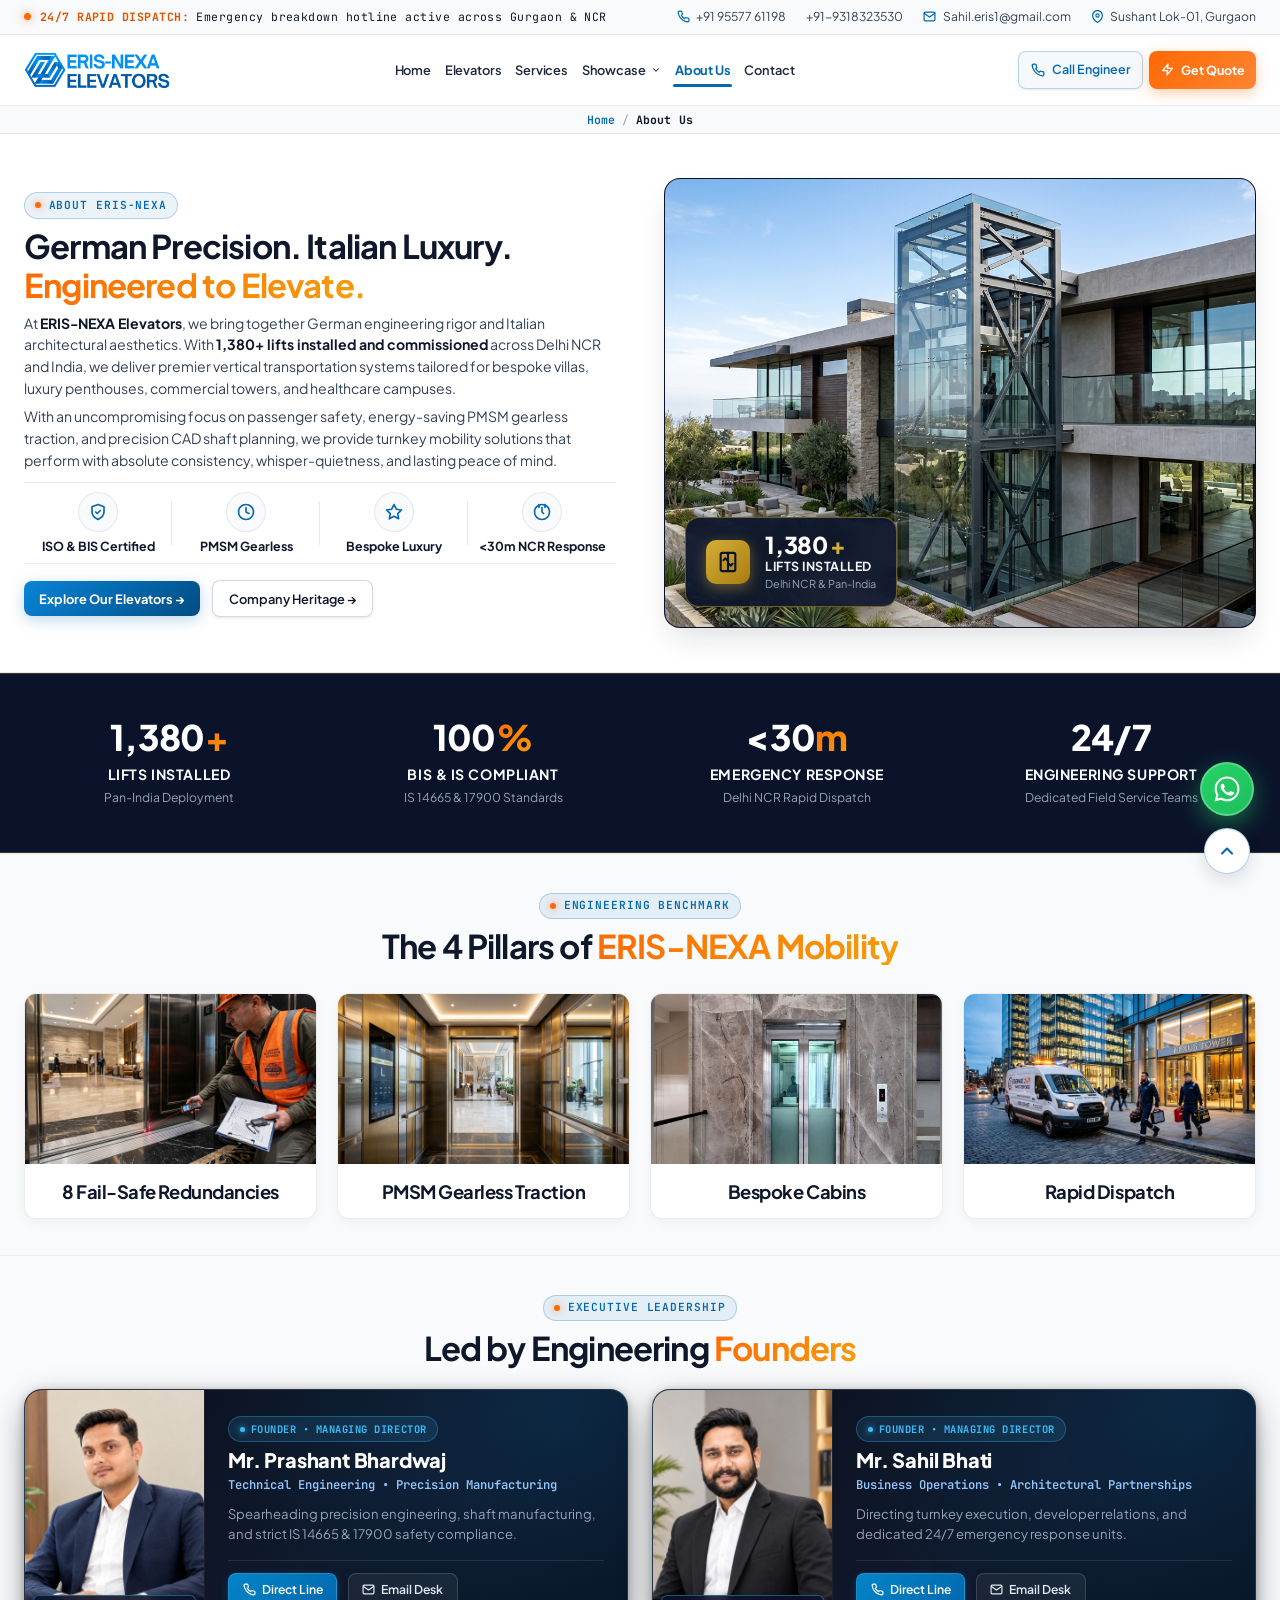
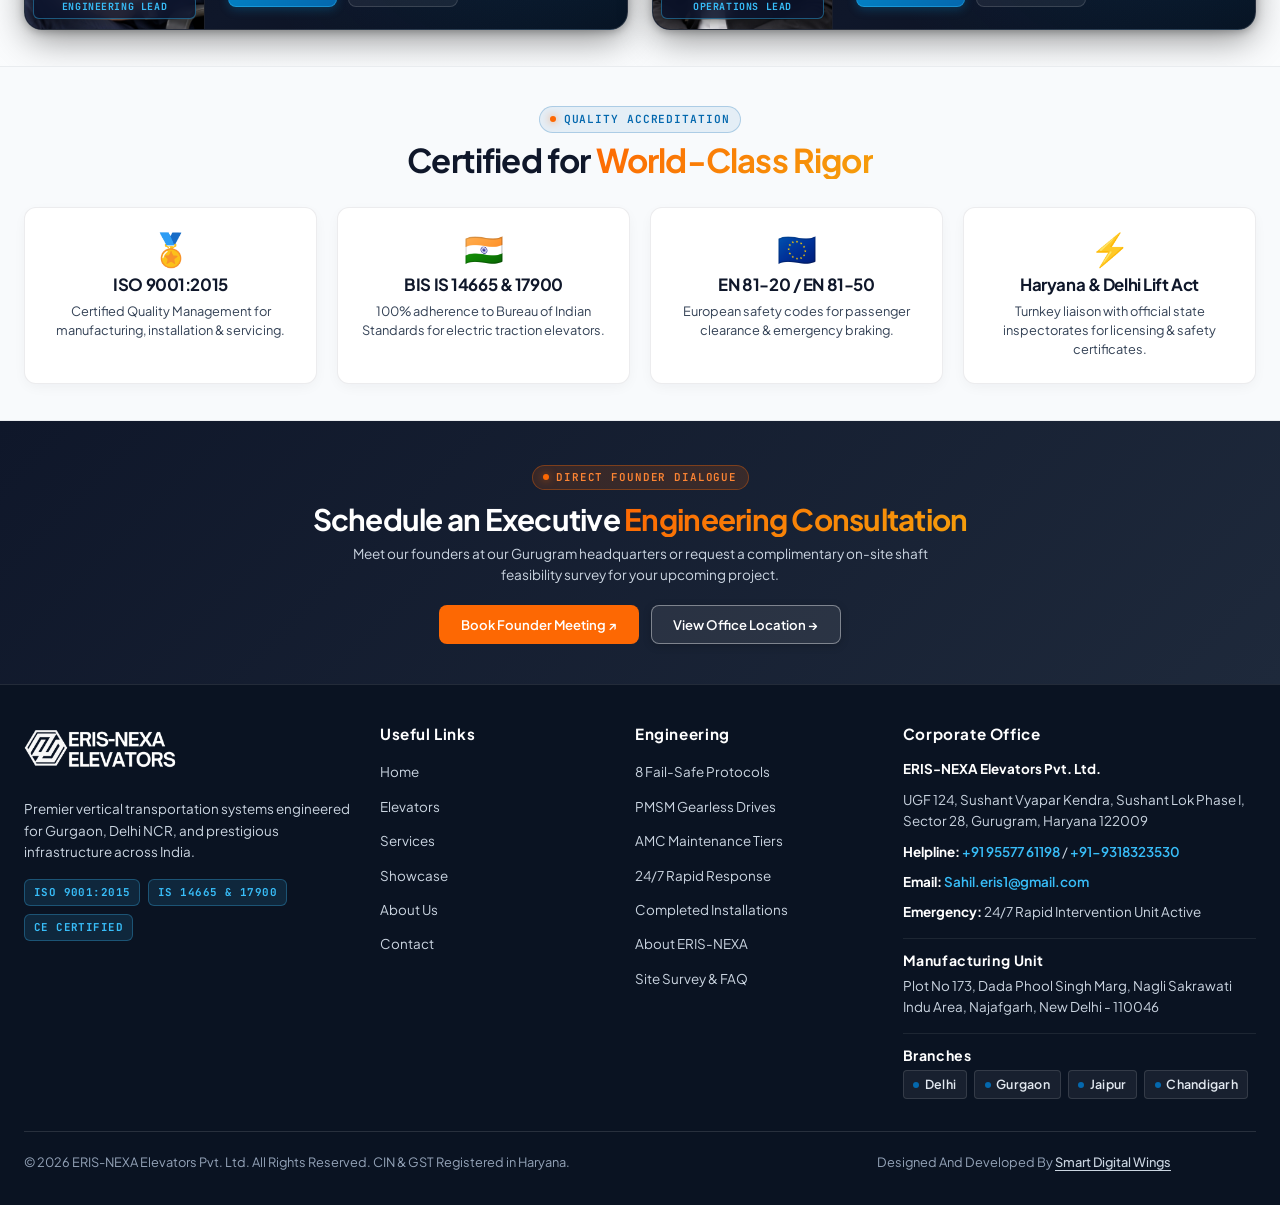
==== commit 09064fa2: "Add 1380+ lifts installed floating badge, narrative highlights, and milestones counter strip across " ====
--- a/about.html
+++ b/about.html
@@ -25,7 +25,7 @@
   <meta http-equiv="Expires" content="0">
 
   <!-- Core Design System -->
-  <link rel="stylesheet" href="css/style.css?v=2.2.4">
+  <link rel="stylesheet" href="css/style.css?v=2.2.9">
 </head>
 
 <body>
@@ -174,9 +174,9 @@
               </h2>
               <p class="section-desc">
                 At <strong>ERIS-NEXA Elevators</strong>, we bring together German engineering rigor and Italian
-                architectural aesthetics. Headquartered in Gurugram, we deliver premier vertical transportation systems
-                tailored for bespoke villas, luxury penthouses, commercial towers, and healthcare campuses across Delhi
-                NCR and India.
+                architectural aesthetics. With <strong>1,380+ lifts installed and commissioned</strong> across Delhi NCR
+                and India, we deliver premier vertical transportation systems tailored for bespoke villas, luxury
+                penthouses, commercial towers, and healthcare campuses.
               </p>
               <p class="section-desc" style="margin-top: 0.35rem; margin-bottom: 0;">
                 With an uncompromising focus on passenger safety, energy-saving PMSM gearless traction, and precision
@@ -245,14 +245,59 @@
             </div>
           </div>
 
-          <!-- Right Column (50% Width): Clean Architectural Showcase Elevator Image (No Text Overlay) -->
+          <!-- Right Column (50% Width): Clean Architectural Showcase Elevator Image with 1,380+ Badge -->
           <div class="home-about-visual">
             <div class="home-about-img-frame">
               <img src="assets/images/service-hoistway-structure.jpg"
                 alt="ERIS-NEXA Architectural Panoramic Glass Elevator Installation" loading="lazy">
-            </div>
-          </div>
-
+              <!-- 1,380+ Lifts Installed Floating Badge -->
+              <div class="about-installed-badge" aria-label="1,380 Plus Lifts Installed">
+                <div class="about-installed-badge-icon" aria-hidden="true">
+                  <svg width="22" height="22" viewBox="0 0 24 24" fill="none" stroke="currentColor" stroke-width="2.3"
+                    stroke-linecap="round" stroke-linejoin="round">
+                    <rect x="4" y="2" width="16" height="20" rx="2" ry="2"></rect>
+                    <line x1="12" y1="2" x2="12" y2="22"></line>
+                    <polyline points="7 10 9 8 11 10"></polyline>
+                    <polyline points="17 14 15 16 13 14"></polyline>
+                  </svg>
+                </div>
+                <div class="about-installed-badge-info">
+                  <div class="about-installed-badge-num">1,380<span>+</span></div>
+                  <div class="about-installed-badge-label">Lifts Installed</div>
+                  <div class="about-installed-badge-sub">Delhi NCR &amp; Pan-India</div>
+                </div>
+              </div>
+            </div>
+          </div>
+
+        </div>
+      </div>
+    </section>
+
+    <!-- Proven Milestones Counter Strip -->
+    <section class="about-milestones-section">
+      <div class="container">
+        <div class="about-milestones-grid">
+          <div class="about-milestone-item">
+            <div class="milestone-num">1,380<span class="gold-text">+</span></div>
+            <div class="milestone-label">Lifts Installed</div>
+            <div class="milestone-sub">Pan-India Deployment</div>
+          </div>
+          <div class="about-milestone-item">
+            <div class="milestone-num">100<span class="gold-text">%</span></div>
+            <div class="milestone-label">BIS &amp; IS Compliant</div>
+            <div class="milestone-sub">IS 14665 &amp; 17900 Standards</div>
+          </div>
+          <div class="about-milestone-item">
+            <div class="milestone-num">&lt;30<span class="gold-text">m</span></div>
+            <div class="milestone-label">Emergency Response</div>
+            <div class="milestone-sub">Delhi NCR Rapid Dispatch</div>
+          </div>
+          <div class="about-milestone-item">
+            <div class="milestone-num">24/7</div>
+            <div class="milestone-label">Engineering Support</div>
+            <div class="milestone-sub">Dedicated Field Service Teams</div>
+          </div>
         </div>
       </div>
     </section>
@@ -648,7 +693,7 @@
   </dialog>
 
   <!-- Scripts -->
-  <script src="js/main.js?v=2.2.4"></script>
+  <script src="js/main.js?v=2.2.9"></script>
 </body>
 
 </html>
--- a/css/style.css
+++ b/css/style.css
@@ -7033,58 +7033,38 @@
 }
 
 /* ==========================================================================
-   CONTACT PAGE — REGIONAL BRANCH NETWORK SECTION
+   CONTACT PAGE — COMPACT REGIONAL BRANCHES STRIP
    ========================================================================== */
-.contact-branches-section {
-  margin-top: 1.5rem;
-  background: #FFFFFF;
-  border: 1px solid var(--border-subtle);
-  border-radius: 14px;
-  padding: 1.35rem 1.5rem;
-  box-shadow: var(--shadow-sm);
-}
-
-.contact-branches-header {
-  display: flex;
-  align-items: center;
-  justify-content: space-between;
+.contact-branches-compact-strip {
+  margin-top: 1rem;
+  background: linear-gradient(145deg, #0B1220 0%, #0F172A 100%);
+  border: 1px solid rgba(255, 255, 255, 0.1);
+  border-radius: 12px;
+  padding: 0.6rem 1.15rem;
+  box-shadow: 0 4px 16px rgba(0, 0, 0, 0.25);
+}
+
+.branch-compact-inner {
+  display: flex;
+  align-items: center;
   flex-wrap: wrap;
-  gap: 0.75rem;
-  padding-bottom: 0.95rem;
-  border-bottom: 1px solid rgba(15, 23, 42, 0.08);
-  margin-bottom: 1.15rem;
-}
-
-.contact-branches-heading-group {
-  display: flex;
-  align-items: center;
-  gap: 0.75rem;
-  flex-wrap: wrap;
-}
-
-.contact-branch-badge-pulse {
+  gap: 0.65rem 0.9rem;
+}
+
+.branch-compact-lead {
   display: inline-flex;
   align-items: center;
-  gap: 6px;
-  background: rgba(16, 185, 129, 0.1);
-  border: 1px solid rgba(16, 185, 129, 0.25);
-  color: #059669;
-  font-size: 0.68rem;
-  font-weight: 700;
-  text-transform: uppercase;
-  letter-spacing: 0.05em;
-  padding: 0.25rem 0.65rem;
-  border-radius: 999px;
-}
-
-.contact-branch-badge-pulse::before {
-  content: '';
-  width: 6px;
-  height: 6px;
+  gap: 7px;
+}
+
+.branch-compact-dot {
+  width: 7px;
+  height: 7px;
   border-radius: 50%;
   background: #10B981;
   box-shadow: 0 0 0 2px rgba(16, 185, 129, 0.35);
   animation: branchPulse 2s infinite ease-in-out;
+  flex-shrink: 0;
 }
 
 @keyframes branchPulse {
@@ -7096,145 +7076,68 @@
   }
 }
 
-.contact-branches-title {
-  font-size: 1.08rem;
-  font-weight: 800;
-  color: var(--text-dark);
-  margin: 0;
-  font-family: var(--font-heading);
-}
-
-.contact-branches-sub {
-  font-size: 0.78rem;
-  color: var(--text-muted);
-  margin: 0;
-}
-
-.contact-branches-grid {
-  display: grid;
-  grid-template-columns: repeat(4, 1fr);
-  gap: 1rem;
-}
-
-.contact-branch-card {
-  background: #F8FAFC;
-  border: 1px solid rgba(15, 23, 42, 0.07);
-  border-radius: 10px;
-  padding: 0.95rem 1rem;
-  display: flex;
-  flex-direction: column;
-  justify-content: space-between;
-  transition: all 0.25s ease;
-}
-
-.contact-branch-card:hover {
-  background: #FFFFFF;
-  border-color: rgba(2, 132, 199, 0.35);
-  box-shadow: 0 6px 18px rgba(2, 132, 199, 0.09);
-  transform: translateY(-2px);
-}
-
-.contact-branch-card-top {
-  display: flex;
-  align-items: center;
-  justify-content: space-between;
-  gap: 0.5rem;
-  margin-bottom: 0.45rem;
-}
-
-.contact-branch-name {
-  font-size: 0.9rem;
+.branch-compact-title {
+  color: #94A3B8;
+  font-size: 0.76rem;
   font-weight: 700;
-  color: var(--text-dark);
-  margin: 0;
-  display: flex;
+  text-transform: uppercase;
+  letter-spacing: 0.05em;
+  font-family: var(--font-mono);
+  white-space: nowrap;
+}
+
+.branch-compact-tags {
+  display: inline-flex;
+  align-items: center;
+  flex-wrap: wrap;
+  gap: 0.45rem;
+}
+
+.branch-pill {
+  display: inline-flex;
   align-items: center;
   gap: 5px;
-  font-family: var(--font-heading);
-}
-
-.contact-branch-region-tag {
-  font-size: 0.64rem;
+  background: rgba(255, 255, 255, 0.06);
+  border: 1px solid rgba(255, 255, 255, 0.12);
+  color: #E2E8F0;
+  font-size: 0.76rem;
   font-weight: 600;
-  text-transform: uppercase;
-  letter-spacing: 0.03em;
-  background: rgba(2, 132, 199, 0.08);
-  color: var(--blue-primary);
-  padding: 2px 7px;
-  border-radius: 4px;
+  padding: 0.25rem 0.65rem;
+  border-radius: 6px;
   white-space: nowrap;
-}
-
-.contact-branch-card.is-hq .contact-branch-region-tag {
+  cursor: default;
+  user-select: none;
+}
+
+.branch-pill svg {
+  color: #38BDF8;
+}
+
+.branch-pill.branch-pill-hq {
+  border-color: rgba(253, 104, 3, 0.35);
   background: rgba(253, 104, 3, 0.1);
-  color: #D95300;
-}
-
-.contact-branch-coverage {
-  font-size: 0.75rem;
-  color: var(--text-muted);
-  line-height: 1.45;
-  margin-bottom: 0.8rem;
-  flex-grow: 1;
-}
-
-.contact-branch-btns {
-  display: grid;
-  grid-template-columns: 1fr 1fr;
-  gap: 0.4rem;
-  margin-top: auto;
-}
-
-.contact-branch-btn {
-  display: inline-flex;
-  align-items: center;
-  justify-content: center;
-  gap: 4px;
-  font-size: 0.72rem;
-  font-weight: 700;
-  padding: 0.38rem 0.4rem;
-  border-radius: 6px;
-  text-decoration: none;
-  transition: all 0.2s ease;
-}
-
-.contact-branch-btn-call {
-  background: #FFFFFF;
-  color: var(--text-dark);
-  border: 1px solid var(--border-subtle);
-}
-
-.contact-branch-btn-call:hover {
-  background: var(--blue-primary);
-  color: #FFFFFF;
-  border-color: var(--blue-primary);
-}
-
-.contact-branch-btn-wa {
-  background: #25D366;
-  color: #FFFFFF;
-  border: 1px solid #25D366;
-}
-
-.contact-branch-btn-wa:hover {
-  background: #1EBE5D;
-  border-color: #1EBE5D;
-  color: #FFFFFF;
-}
-
-@media (max-width: 1080px) {
-  .contact-branches-grid {
-    grid-template-columns: repeat(2, 1fr);
-  }
-}
-
-@media (max-width: 640px) {
-  .contact-branches-grid {
-    grid-template-columns: 1fr;
-  }
-  .contact-branches-header {
-    flex-direction: column;
-    align-items: flex-start;
+}
+
+.branch-pill.branch-pill-hq svg {
+  color: #FD6803;
+}
+
+.branch-compact-sub {
+  color: #64748B;
+  font-size: 0.74rem;
+  font-weight: 500;
+  white-space: nowrap;
+  margin-left: auto;
+}
+
+@media (max-width: 900px) {
+  .contact-branches-compact-strip {
+    padding: 0.75rem 1rem;
+  }
+  .branch-compact-sub {
+    margin-left: 0;
+    width: 100%;
+    margin-top: 2px;
   }
 }
 
@@ -8056,4 +7959,188 @@
     padding: 0.45rem 0.85rem;
     font-size: 0.78rem;
   }
+}
+
+/* ==========================================================================
+   1,380+ LIFTS INSTALLED BADGE (FLOATING ON ABOUT US IMAGE)
+   ========================================================================== */
+.about-installed-badge {
+  position: absolute;
+  bottom: 1.25rem;
+  left: 1.25rem;
+  background: rgba(11, 19, 43, 0.90);
+  backdrop-filter: blur(14px);
+  -webkit-backdrop-filter: blur(14px);
+  border: 1px solid rgba(212, 175, 55, 0.45);
+  box-shadow: 0 16px 36px -6px rgba(0, 0, 0, 0.5), 0 0 20px rgba(212, 175, 55, 0.18);
+  border-radius: 14px;
+  padding: 0.85rem 1.25rem;
+  display: flex;
+  align-items: center;
+  gap: 0.95rem;
+  z-index: 4;
+  pointer-events: auto;
+  transition: transform 0.3s cubic-bezier(0.16, 1, 0.3, 1), box-shadow 0.3s ease, border-color 0.3s ease;
+  max-width: calc(100% - 2.5rem);
+}
+
+.about-installed-badge:hover {
+  transform: translateY(-3px);
+  border-color: rgba(212, 175, 55, 0.75);
+  box-shadow: 0 20px 42px -6px rgba(0, 0, 0, 0.6), 0 0 26px rgba(212, 175, 55, 0.28);
+}
+
+.about-installed-badge-icon {
+  width: 44px;
+  height: 44px;
+  border-radius: 10px;
+  background: linear-gradient(135deg, #D4AF37 0%, #AA7C11 100%);
+  display: flex;
+  align-items: center;
+  justify-content: center;
+  color: #0B132B;
+  flex-shrink: 0;
+  box-shadow: 0 4px 14px rgba(212, 175, 55, 0.4);
+}
+
+.about-installed-badge-info {
+  display: flex;
+  flex-direction: column;
+}
+
+.about-installed-badge-num {
+  font-family: var(--font-heading, 'Outfit', sans-serif);
+  font-size: 1.45rem;
+  font-weight: 800;
+  color: #FFFFFF;
+  line-height: 1.1;
+  letter-spacing: -0.01em;
+  display: flex;
+  align-items: baseline;
+  gap: 2px;
+}
+
+.about-installed-badge-num span {
+  color: #D4AF37;
+}
+
+.about-installed-badge-label {
+  font-size: 0.78rem;
+  font-weight: 700;
+  color: #F1F5F9;
+  text-transform: uppercase;
+  letter-spacing: 0.04em;
+  margin-top: 2px;
+  line-height: 1.2;
+}
+
+.about-installed-badge-sub {
+  font-size: 0.68rem;
+  color: #94A3B8;
+  margin-top: 1px;
+}
+
+@media (max-width: 640px) {
+  .about-installed-badge {
+    bottom: 0.85rem;
+    left: 0.85rem;
+    padding: 0.65rem 0.95rem;
+    gap: 0.75rem;
+    max-width: calc(100% - 1.7rem);
+  }
+
+  .about-installed-badge-icon {
+    width: 38px;
+    height: 38px;
+  }
+
+  .about-installed-badge-num {
+    font-size: 1.25rem;
+  }
+
+  .about-installed-badge-label {
+    font-size: 0.72rem;
+  }
+
+  .about-installed-badge-sub {
+    font-size: 0.64rem;
+  }
+}
+
+/* ==========================================================================
+   ABOUT US PROVEN MILESTONES STATS STRIP
+   ========================================================================== */
+.about-milestones-section {
+  background: #0B132B;
+  color: #FFFFFF;
+  padding: 2.25rem 0;
+  border-top: 1px solid rgba(212, 175, 55, 0.25);
+  border-bottom: 1px solid rgba(212, 175, 55, 0.25);
+}
+
+.about-milestones-grid {
+  display: grid;
+  grid-template-columns: repeat(4, 1fr);
+  gap: 1.5rem;
+  align-items: center;
+  text-align: center;
+}
+
+.about-milestone-item {
+  padding: 0.5rem;
+  transition: transform 0.3s ease;
+}
+
+.about-milestone-item:hover {
+  transform: translateY(-2px);
+}
+
+.about-milestone-item .milestone-num {
+  font-family: var(--font-heading, 'Outfit', sans-serif);
+  font-size: 2.2rem;
+  font-weight: 800;
+  color: #FFFFFF;
+  line-height: 1.1;
+  letter-spacing: -0.02em;
+}
+
+.about-milestone-item .milestone-label {
+  font-size: 0.88rem;
+  font-weight: 700;
+  color: #F8FAFC;
+  text-transform: uppercase;
+  letter-spacing: 0.04em;
+  margin-top: 0.35rem;
+}
+
+.about-milestone-item .milestone-sub {
+  font-size: 0.76rem;
+  color: #94A3B8;
+  margin-top: 0.2rem;
+}
+
+@media (max-width: 900px) {
+  .about-milestones-grid {
+    grid-template-columns: repeat(2, 1fr);
+    gap: 1.75rem 1rem;
+  }
+  .about-milestone-item .milestone-num {
+    font-size: 1.85rem;
+  }
+}
+
+@media (max-width: 480px) {
+  .about-milestones-grid {
+    grid-template-columns: 1fr 1fr;
+    gap: 1.25rem 0.75rem;
+  }
+  .about-milestone-item .milestone-num {
+    font-size: 1.55rem;
+  }
+  .about-milestone-item .milestone-label {
+    font-size: 0.78rem;
+  }
+  .about-milestone-item .milestone-sub {
+    font-size: 0.68rem;
+  }
 }
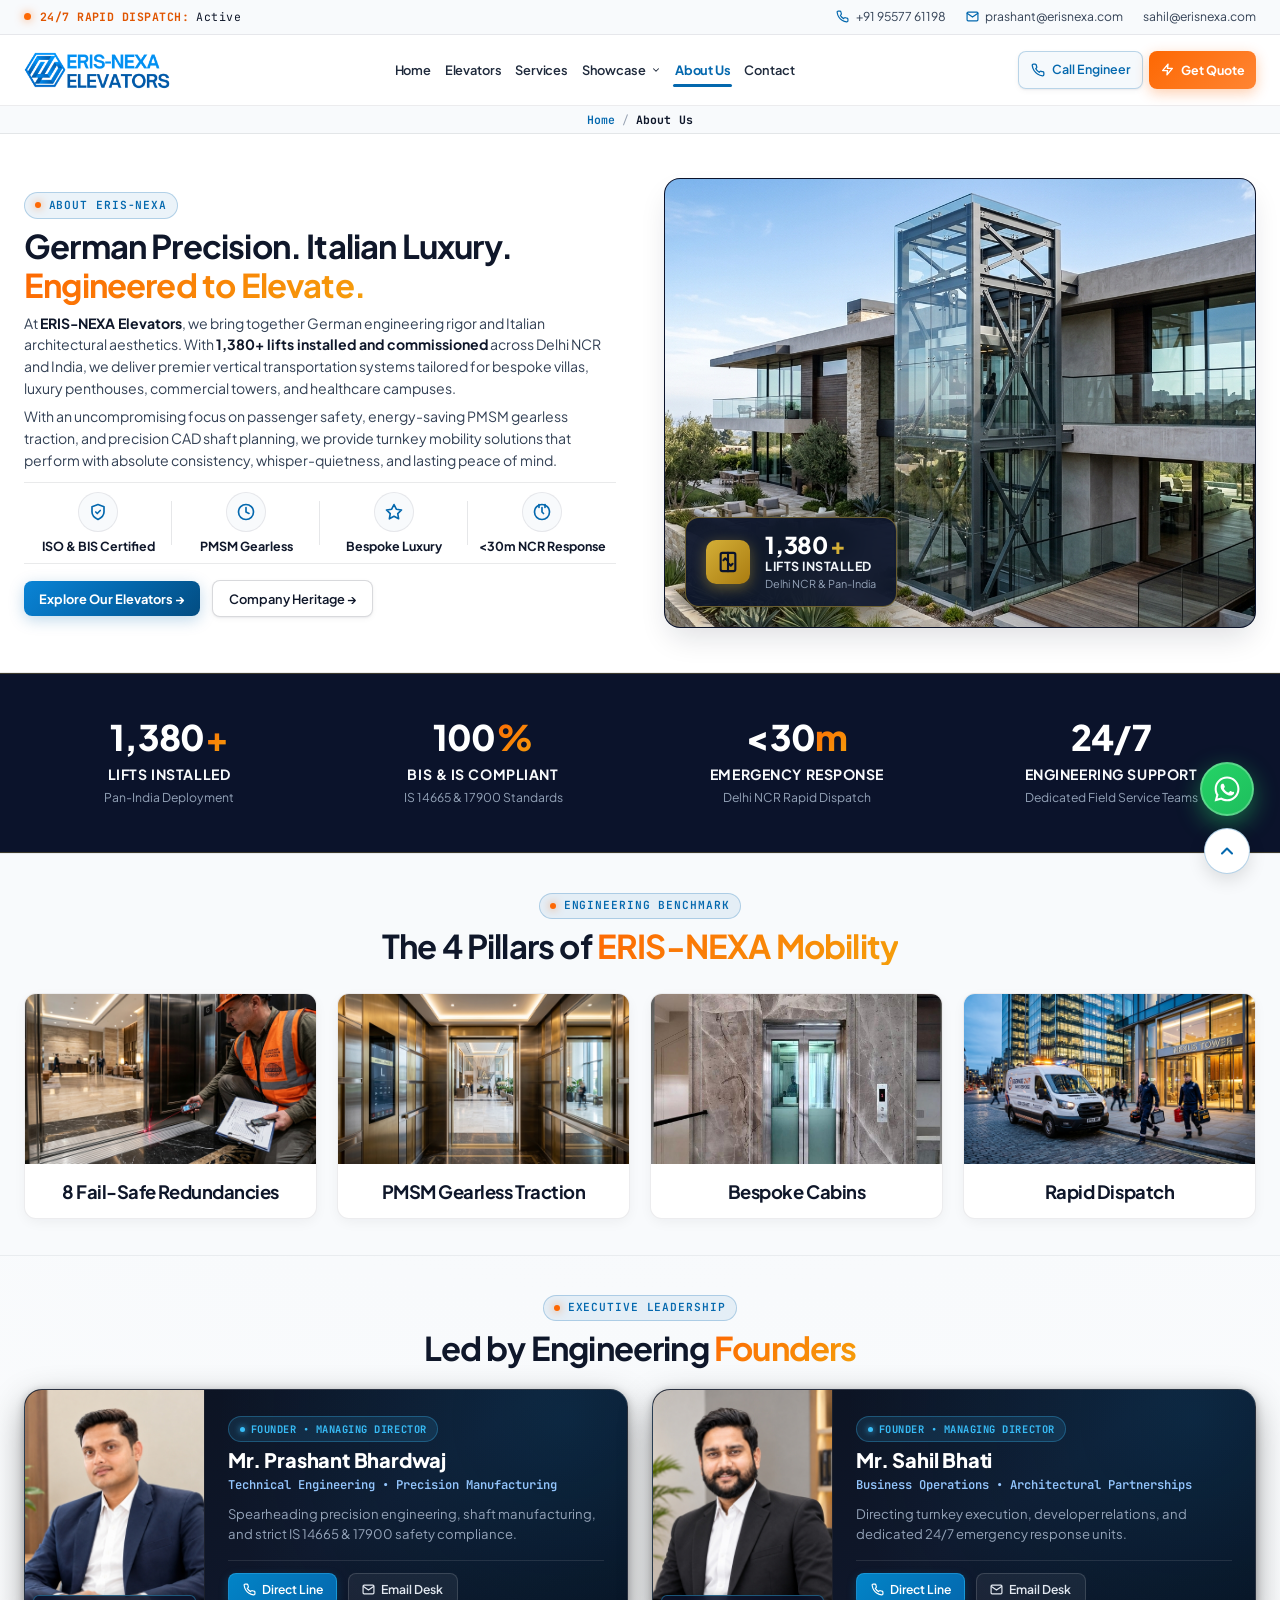
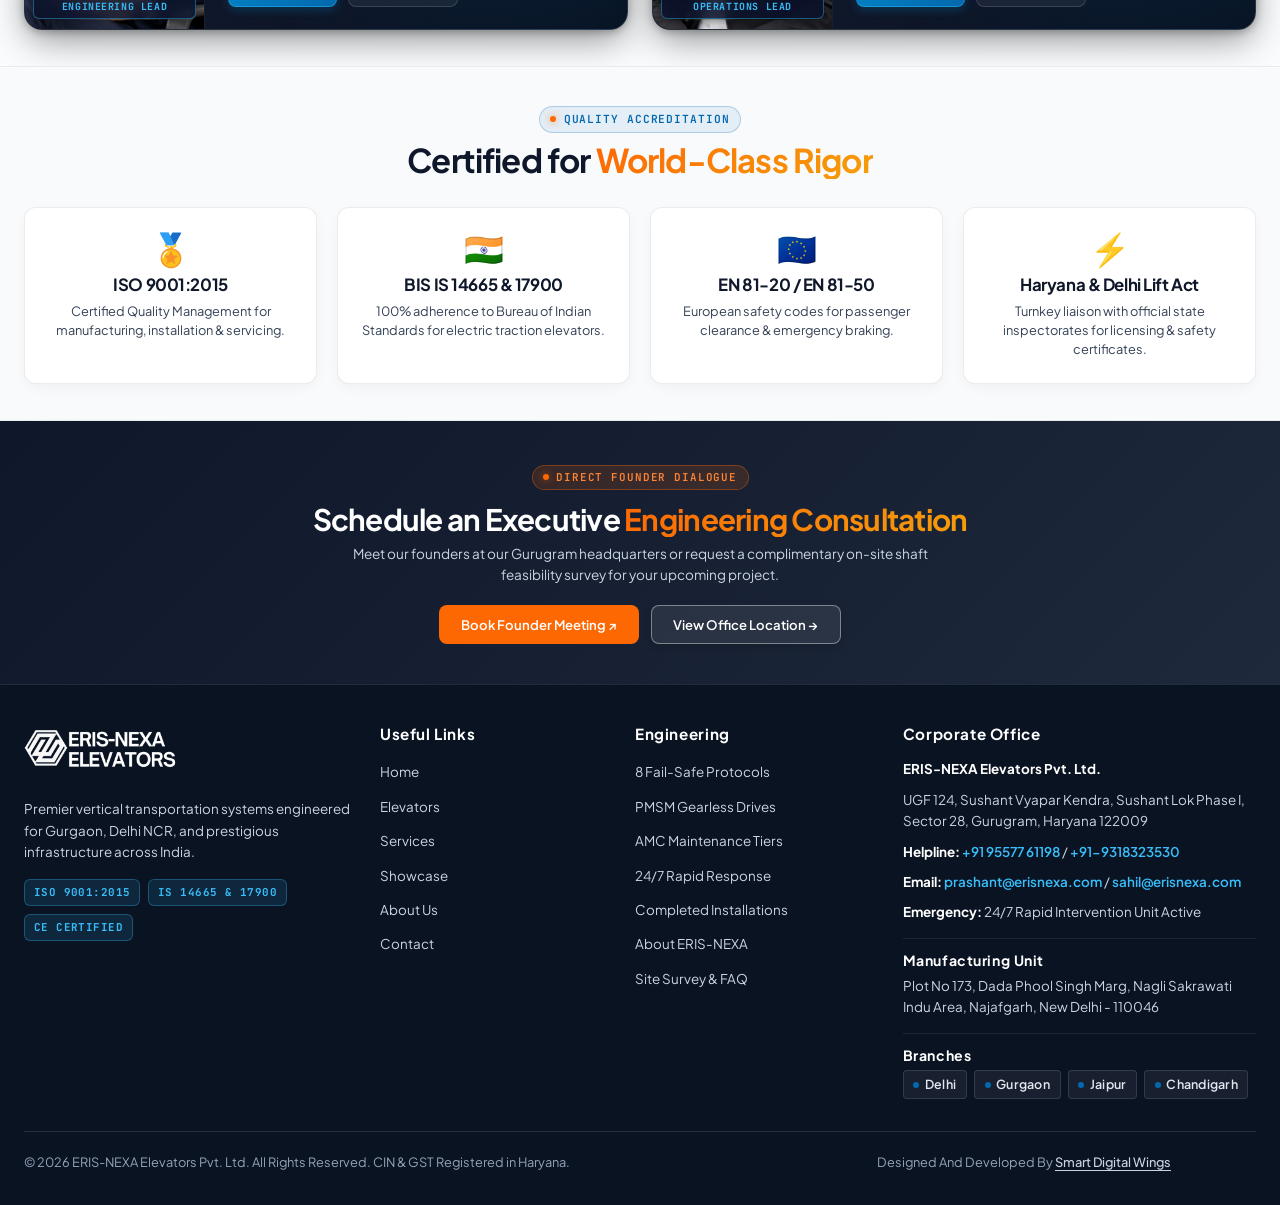
==== commit d245804c: "add emails and fix the header topbar" ====
--- a/about.html
+++ b/about.html
@@ -25,7 +25,7 @@
   <meta http-equiv="Expires" content="0">
 
   <!-- Core Design System -->
-  <link rel="stylesheet" href="css/style.css?v=2.2.9">
+  <link rel="stylesheet" href="css/style.css?v=2.3.0">
 </head>
 
 <body>
@@ -34,8 +34,7 @@
     <div class="container top-bar-content">
       <div class="status-indicator">
         <span class="status-dot" aria-hidden="true"></span>
-        <span class="status-text"><strong>24/7 RAPID DISPATCH:</strong><span class="status-sub-text"> Emergency
-            breakdown hotline active across Gurgaon &amp; NCR</span></span>
+        <span class="status-text"><strong>24/7 RAPID DISPATCH:</strong> Active</span>
       </div>
       <div class="top-contacts">
         <a href="tel:+919557761198" title="Call Primary 24/7 Helpline">
@@ -47,25 +46,17 @@
           </svg>
           <span>+91 95577 61198</span>
         </a>
-        <a href="tel:+919318323530" class="top-hide-mobile" title="Call Technical Director">
-          <span>+91-9318323530</span>
-        </a>
-        <a href="mailto:Sahil.eris1@gmail.com" class="top-hide-tablet" title="Official Inquiry Email">
+        <a href="mailto:prashant@erisnexa.com" class="top-hide-tablet" title="Official Inquiry Email">
           <svg width="13" height="13" viewBox="0 0 24 24" fill="none" stroke="currentColor" stroke-width="2.2"
             stroke-linecap="round" stroke-linejoin="round" aria-hidden="true">
             <path d="M4 4h16c1.1 0 2 .9 2 2v12c0 1.1-.9 2-2 2H4c-1.1 0-2-.9-2-2V6c0-1.1.9-2 2-2z"></path>
             <polyline points="22,6 12,13 2,6"></polyline>
           </svg>
-          <span>Sahil.eris1@gmail.com</span>
+          <span>prashant@erisnexa.com</span>
         </a>
-        <span class="top-hide-tablet top-location">
-          <svg width="13" height="13" viewBox="0 0 24 24" fill="none" stroke="currentColor" stroke-width="2.2"
-            stroke-linecap="round" stroke-linejoin="round" aria-hidden="true">
-            <path d="M21 10c0 7-9 13-9 13s-9-6-9-13a9 9 0 0 1 18 0z"></path>
-            <circle cx="12" cy="10" r="3"></circle>
-          </svg>
-          <span>Sushant Lok-01, Gurgaon</span>
-        </span>
+        <a href="mailto:sahil@erisnexa.com" class="top-hide-tablet" title="Official Inquiry Email">
+          <span>sahil@erisnexa.com</span>
+        </a>
       </div>
     </div>
   </aside>
@@ -396,7 +387,7 @@
                   </svg>
                   <span>Direct Line</span>
                 </a>
-                <a href="mailto:Sahil.eris1@gmail.com" class="director-btn-mail" title="Email Executive Desk">
+                <a href="mailto:prashant@erisnexa.com" class="director-btn-mail" title="Email Executive Desk">
                   <svg width="13" height="13" viewBox="0 0 24 24" fill="none" stroke="currentColor" stroke-width="2.2">
                     <path d="M4 4h16c1.1 0 2 .9 2 2v12c0 1.1-.9 2-2 2H4c-1.1 0-2-.9-2-2V6c0-1.1.9-2 2-2z" />
                     <polyline points="22,6 12,13 2,6" />
@@ -432,7 +423,7 @@
                   </svg>
                   <span>Direct Line</span>
                 </a>
-                <a href="mailto:Sahil.eris1@gmail.com" class="director-btn-mail" title="Email Executive Desk">
+                <a href="mailto:sahil@erisnexa.com" class="director-btn-mail" title="Email Executive Desk">
                   <svg width="13" height="13" viewBox="0 0 24 24" fill="none" stroke="currentColor" stroke-width="2.2">
                     <path d="M4 4h16c1.1 0 2 .9 2 2v12c0 1.1-.9 2-2 2H4c-1.1 0-2-.9-2-2V6c0-1.1.9-2 2-2z" />
                     <polyline points="22,6 12,13 2,6" />
@@ -572,7 +563,7 @@
             <p>UGF 124, Sushant Vyapar Kendra, Sushant Lok Phase I, Sector 28, Gurugram, Haryana 122009</p>
             <p><strong>Helpline:</strong> <a href="tel:+919557761198">+91 95577 61198</a> / <a
                 href="tel:+919318323530">+91-9318323530</a></p>
-            <p><strong>Email:</strong> <a href="mailto:Sahil.eris1@gmail.com">Sahil.eris1@gmail.com</a></p>
+            <p><strong>Email:</strong> <a href="mailto:prashant@erisnexa.com">prashant@erisnexa.com</a> / <a href="mailto:sahil@erisnexa.com">sahil@erisnexa.com</a></p>
             <p><strong>Emergency:</strong> 24/7 Rapid Intervention Unit Active</p>
           </div>
 
@@ -693,7 +684,7 @@
   </dialog>
 
   <!-- Scripts -->
-  <script src="js/main.js?v=2.2.9"></script>
+  <script src="js/main.js?v=2.3.0"></script>
 </body>
 
 </html>
